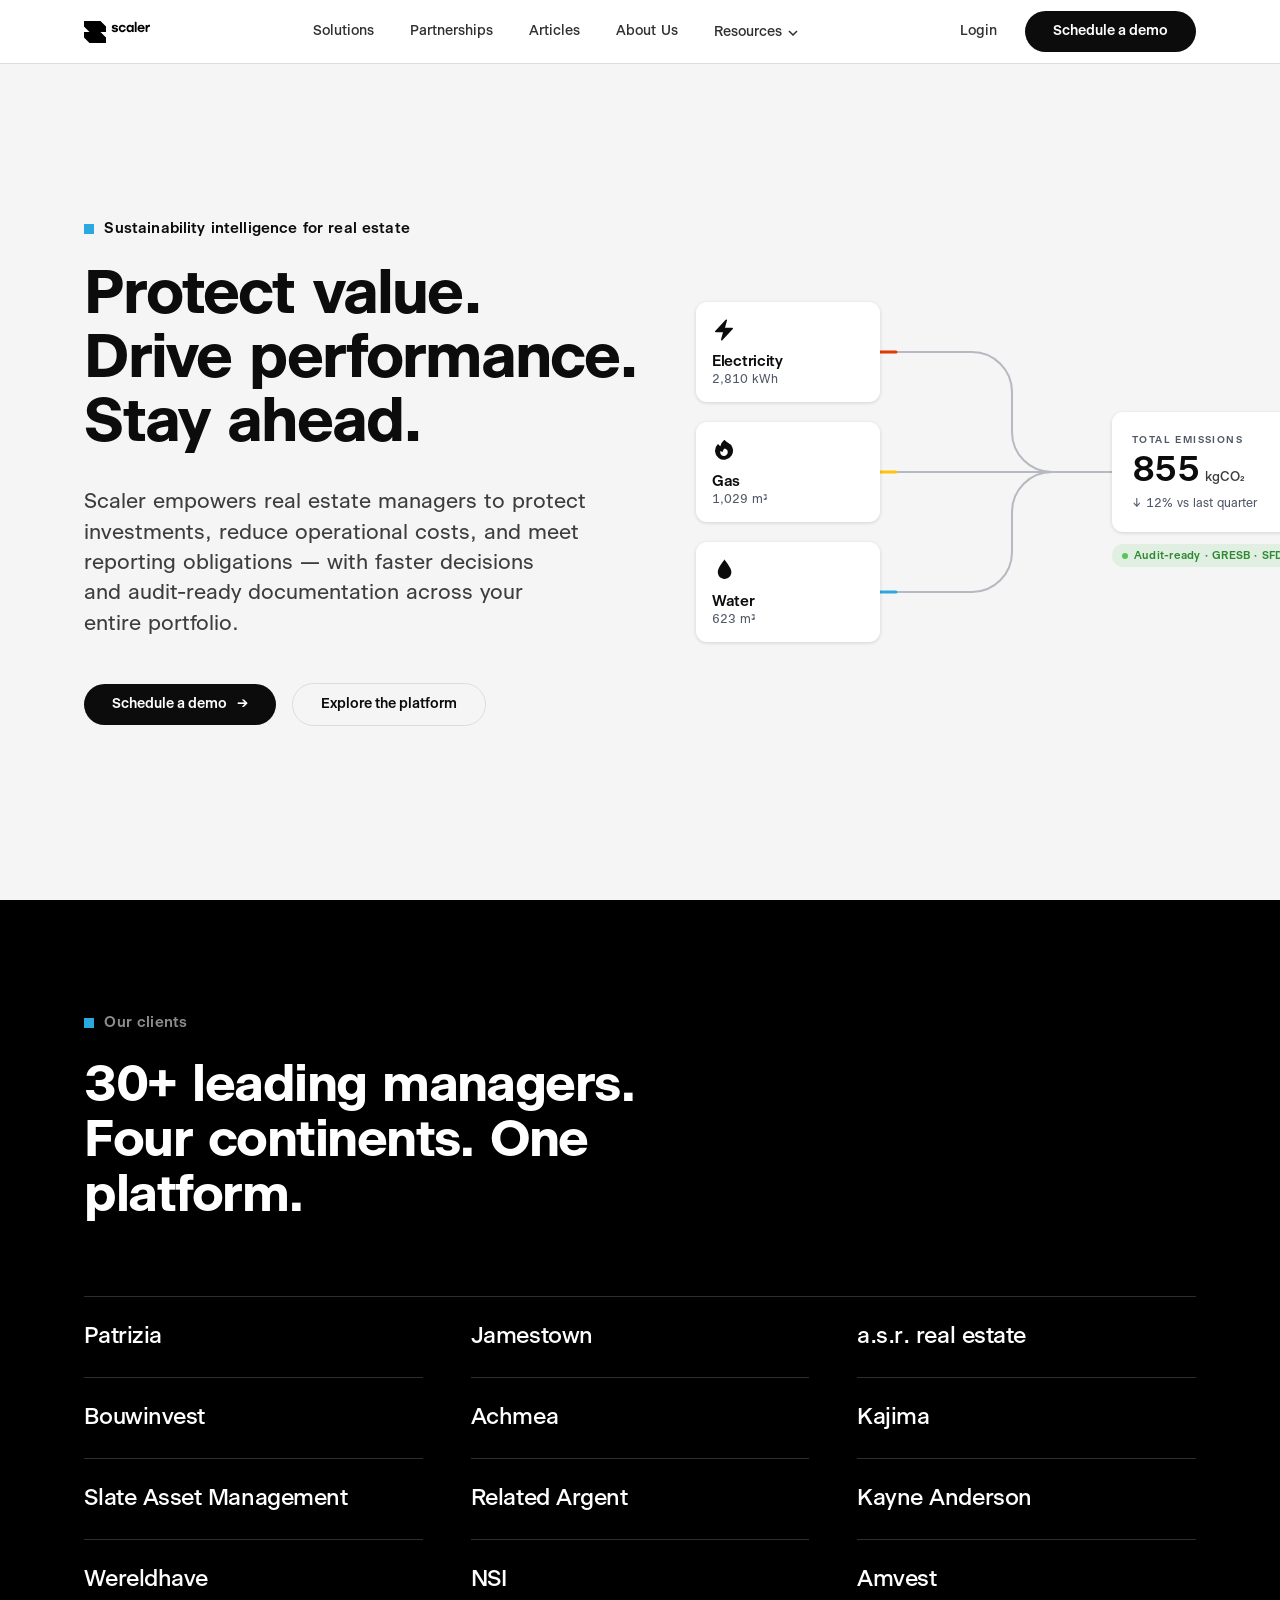
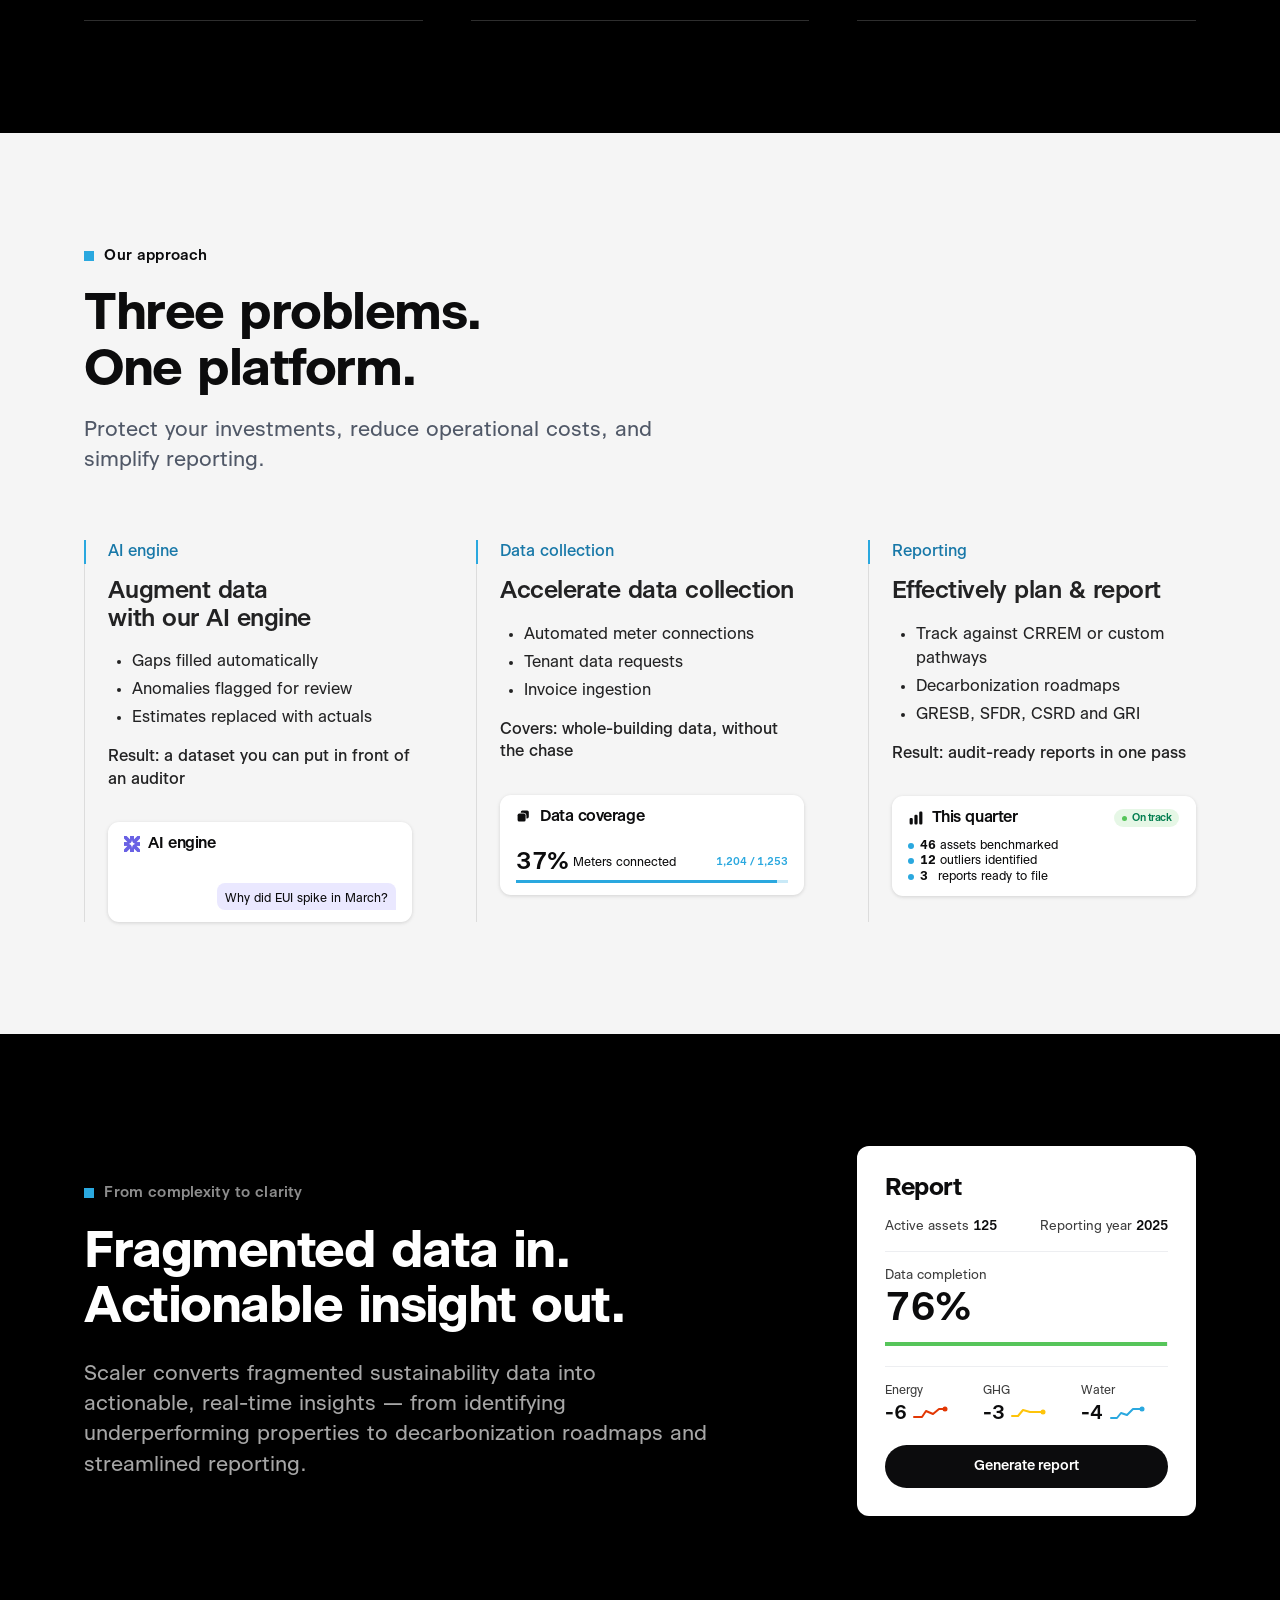
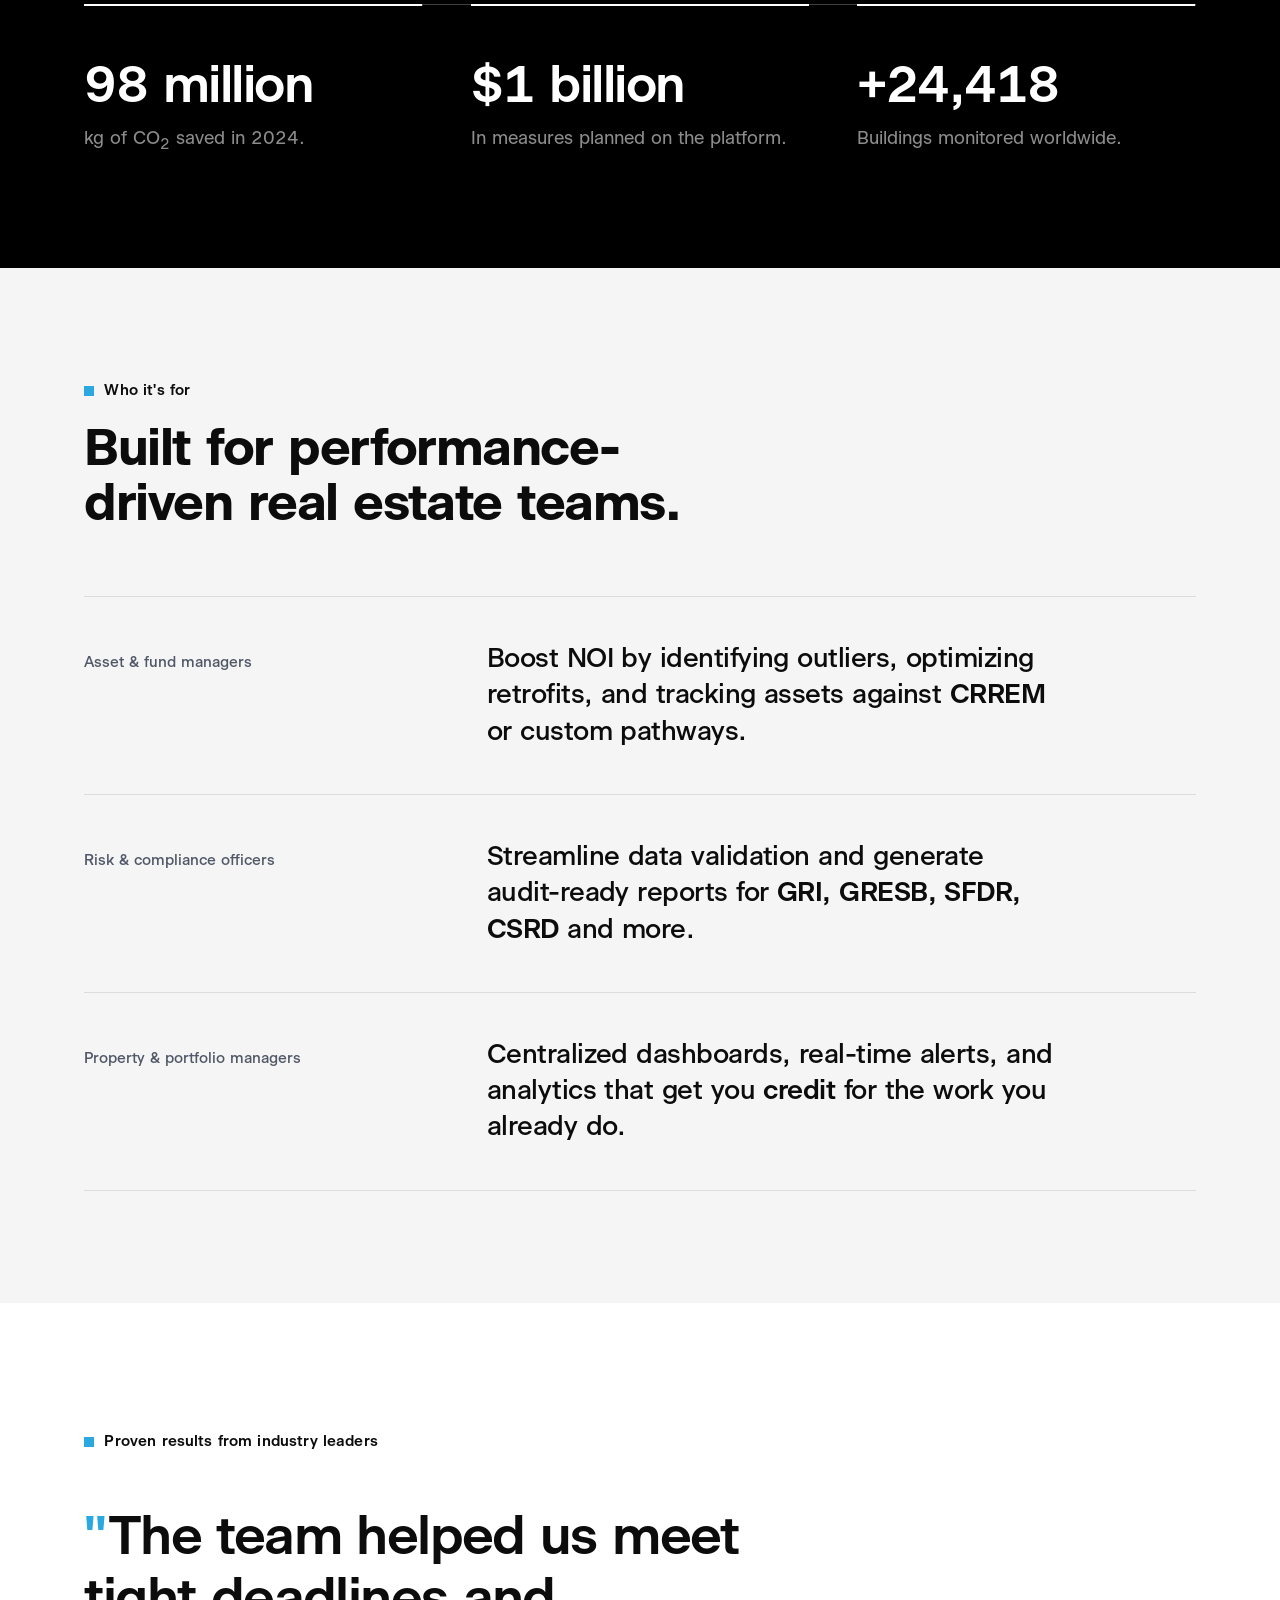
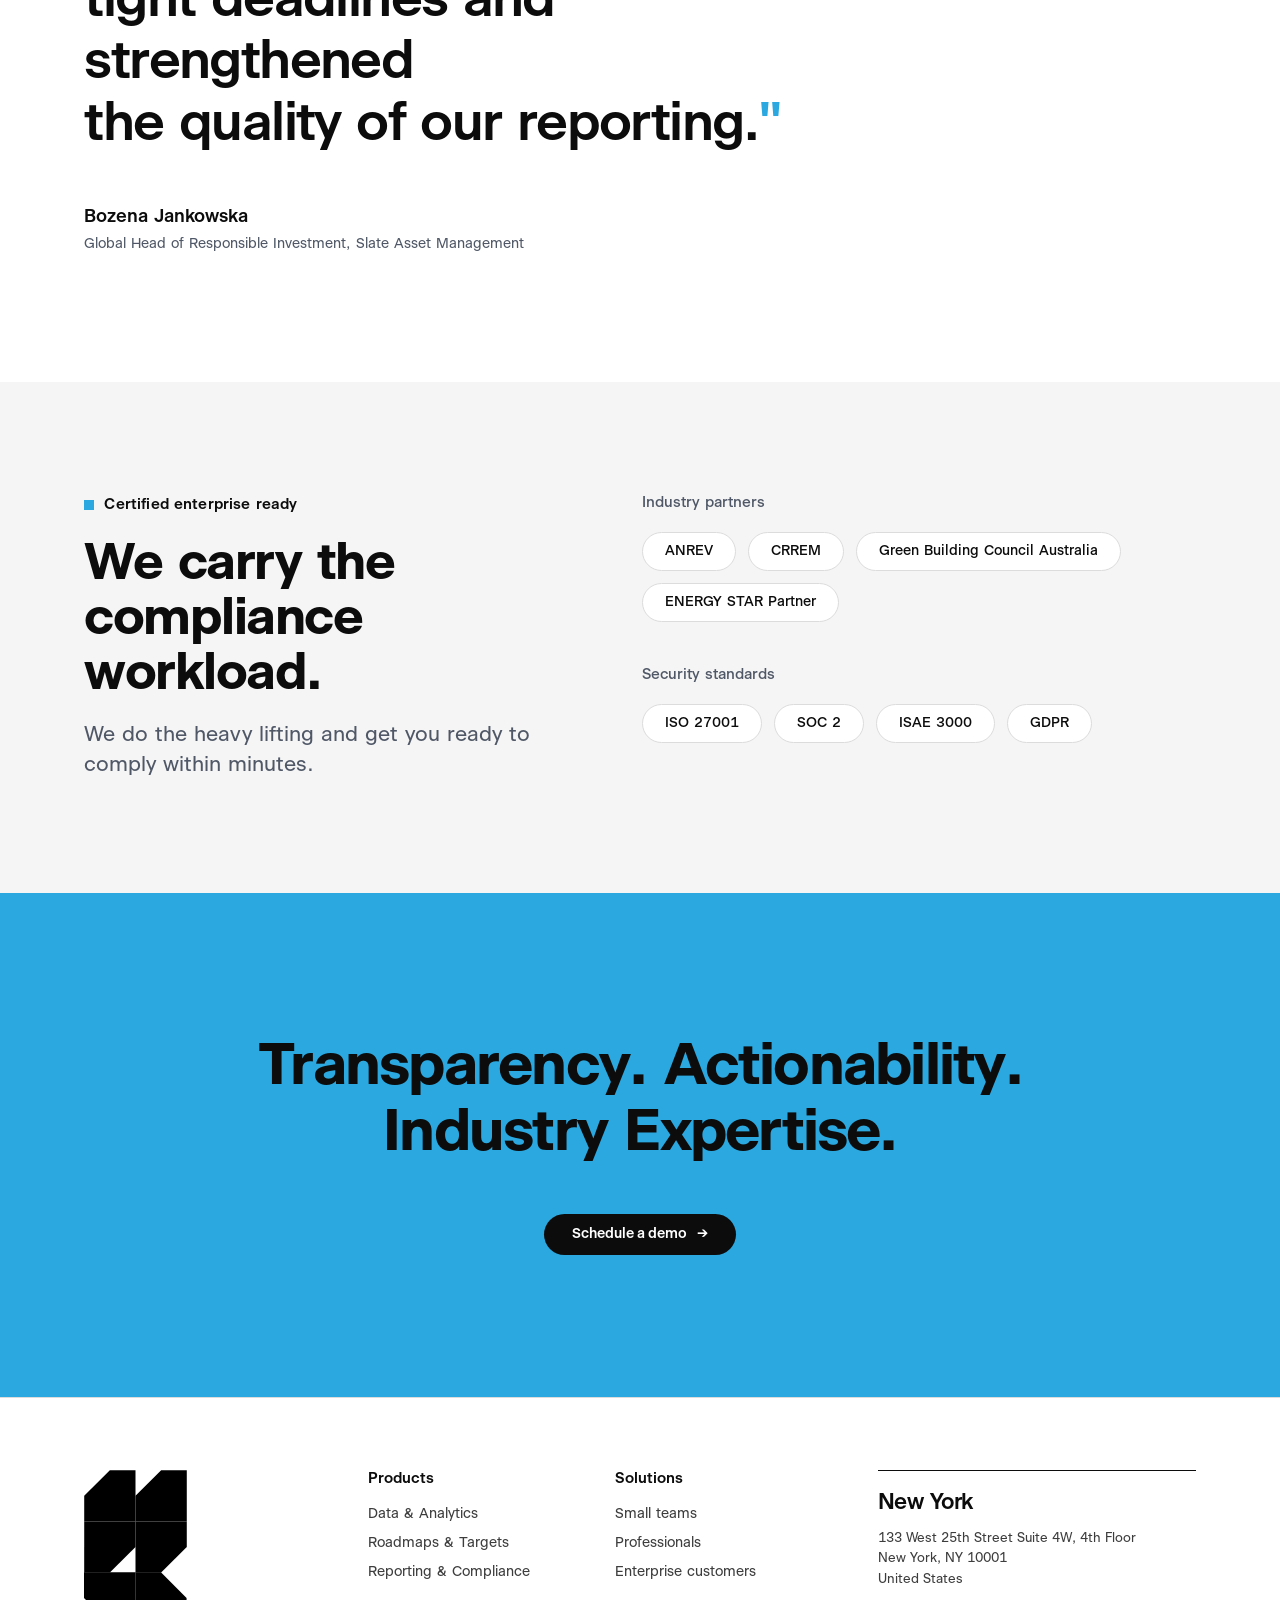
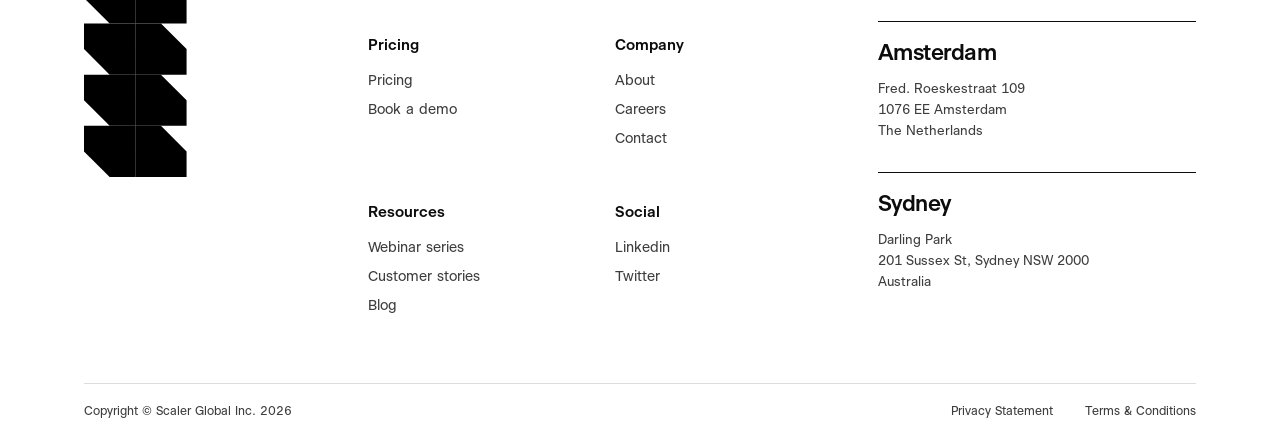
==== index.html @ 602b8701 "Scaler website redesign: homepage + solutions" ====
<!DOCTYPE html>
<html lang="en">
<head>
<meta charset="UTF-8">
<meta name="viewport" content="width=device-width, initial-scale=1">
<title>Scaler Global — Protect value. Drive performance. Stay ahead.</title>
<link rel="stylesheet" href="colors_and_type.css">
<style>
  :root {
    --font-display: "Beausite Classic", "Inter", "Helvetica Neue", Helvetica, Arial, sans-serif;
    --font-body: "Beausite Classic", "Inter", "Helvetica Neue", Helvetica, Arial, sans-serif;
    --margin: clamp(24px, 6.6vw, 128px);

    /* ink palette — from the motion system examples */
    --ink: #0C0C0D;
    --ink-2: #3D3D3D;
    --ink-3: #505867;
    --grey-line: #B6B9C2;
    --bg: #F5F5F5;
    --white: #FFFFFF;

    --accent: #2AA8DF;               /* water blue — this page's accent (yellow is reserved for Solutions) */
    --tech-purple: #6961E4;          /* AI only */
    --esg-green: #56C55A;

    /* motion tokens */
    --t-instant: 100ms; --t-fast: 200ms; --t-base: 300ms;
    --t-default: 500ms; --t-slow: 700ms; --t-deliberate: 1500ms;
    --ease-out: cubic-bezier(0, 0, 0.58, 1);
    --ease-in-out: cubic-bezier(0.42, 0, 0.58, 1);
    --ease-out-expo: cubic-bezier(0.19, 1, 0.22, 1);
    --ease-out-cubic: cubic-bezier(0.33, 1, 0.68, 1);
    --spring-pop: cubic-bezier(0.34, 1.56, 0.64, 1);

    --shadow-card: 0 1px 4px 0 rgba(12,12,13,0.10), 0 1px 4px 0 rgba(12,12,13,0.05);
    --shadow-hover: 0 8px 16px 0 rgba(12,12,13,0.15);
  }
  * { margin: 0; padding: 0; box-sizing: border-box; }
  html { scroll-behavior: smooth; }
  body {
    font-family: var(--font-body);
    background: var(--white);
    color: var(--ink);
    -webkit-font-smoothing: antialiased;
    font-variant-numeric: tabular-nums;
  }
  a { color: inherit; text-decoration: none; }
  img { display: block; }

  /* Colour thread: a water-blue block marker leads every eyebrow */
  .eyebrow { font-size: 15px; font-weight: var(--weight-semibold); letter-spacing: 0.01em; color: var(--ink); display: flex; align-items: center; gap: 10px; }
  .eyebrow::before { content: ''; width: 10px; height: 10px; background: var(--accent); flex-shrink: 0; }

  .pill {
    display: inline-flex; align-items: center; gap: 10px;
    border-radius: 9999px; padding: 12px 28px;
    font-size: var(--size-p-sm); font-weight: var(--weight-semibold);
    background: var(--ink); color: var(--white);
    border: none; cursor: pointer; font-family: inherit;
    transition: transform var(--t-fast) var(--ease-out), background var(--t-fast) var(--ease-out), box-shadow var(--t-fast) var(--ease-out);
  }
  .pill:hover { background: #262626; transform: translateY(-2px); box-shadow: var(--shadow-hover); }
  .pill:active { transform: scale(.98); }
  .pill .arr, .more .arr { display: inline-block; transition: transform var(--t-fast) var(--ease-out); }
  .pill:hover .arr { transform: translateX(3px); }
  .pill.inverse { background: var(--white); color: var(--ink); }
  .pill.inverse:hover { background: #ececec; }
  .pill.ghost { background: transparent; color: var(--ink); border: 1px solid var(--color-background-grey); }
  .pill.ghost:hover { background: var(--bg); box-shadow: none; }

  /* ══ Keyframes — named as in motion-tokens.css ══ */
  @keyframes fadeUp { from { opacity: 0; transform: translateY(20px); } to { opacity: 1; transform: translateY(0); } }
  @keyframes popIn { 0% { opacity: 0; transform: scale(0); } 60% { opacity: 1; transform: scale(1.04); } 100% { opacity: 1; transform: scale(1); } }
  @keyframes scaleXGrow { to { transform: scaleX(1); } }
  @keyframes pathDraw { to { stroke-dashoffset: 0; } }
  @keyframes areaFade { to { opacity: 0.12; } }
  @keyframes packetIntro { to { opacity: 1; } }
  @keyframes packetFlow { to { stroke-dashoffset: 0; } }

  /* ══ Header — original structure ══ */
  @keyframes navIn { from { opacity: 0; transform: translateY(-8px); } to { opacity: 1; transform: translateY(0); } }
  nav {
    animation: navIn var(--t-default) var(--ease-out) both;
    position: fixed; inset: 0 0 auto 0; z-index: 100; height: 64px;
    display: flex; align-items: center; justify-content: space-between;
    padding: 0 var(--margin);
    background: rgba(255,255,255,.97);
    border-bottom: 1px solid var(--color-background-grey);
    transition: box-shadow var(--t-base) var(--ease-out), height var(--t-base) var(--ease-out);
  }
  nav.scrolled { height: 56px; box-shadow: 0 1px 4px rgba(12,12,13,.06), 0 4px 16px rgba(12,12,13,.06); border-bottom-color: transparent; }
  nav .logo img { height: 22px; }
  nav .links { display: flex; align-items: center; gap: 36px; }
  nav .links > a, nav .drop > button {
    font-size: var(--size-p-sm); font-weight: var(--weight-medium);
    opacity: .85; transition: opacity var(--t-instant) var(--ease-out);
    background: none; border: none; cursor: pointer; font-family: inherit; color: inherit;
    display: inline-flex; align-items: center; gap: 6px;
  }
  nav .links > a:hover, nav .drop > button:hover { opacity: 1; }
  .drop { position: relative; }
  .drop .menu {
    position: absolute; top: calc(100% + 14px); left: 50%; transform: translateX(-50%) translateY(4px);
    background: var(--white); border: 1px solid var(--color-background-grey); border-radius: 11px;
    box-shadow: var(--shadow-hover);
    padding: 8px; min-width: 180px;
    opacity: 0; pointer-events: none;
    transition: opacity var(--t-fast) var(--ease-out), transform var(--t-fast) var(--ease-out);
  }
  .drop:hover .menu, .drop:focus-within .menu { opacity: 1; pointer-events: auto; transform: translateX(-50%) translateY(0); }
  .drop .menu a { display: block; padding: 10px 14px; border-radius: 8px; font-size: var(--size-p-sm); font-weight: var(--weight-medium); transition: background var(--t-instant) var(--ease-out); }
  .drop .menu a:hover { background: var(--bg); }
  nav .actions { display: flex; align-items: center; gap: 28px; }
  nav .actions .login { font-size: var(--size-p-sm); font-weight: var(--weight-medium); opacity: .85; }
  nav .actions .login:hover { opacity: 1; }

  /* ══ Hero ══ */
  .hero {
    min-height: 100vh;
    background: var(--bg);
    display: grid; grid-template-columns: minmax(0, 1fr) minmax(0, 1fr);
    gap: 64px; align-items: center;
    padding: 140px var(--margin) 96px;
    overflow: hidden;
  }
  .hero h1 { font-size: clamp(44px, 5.4vw, 88px); font-weight: var(--weight-bold); letter-spacing: var(--track-display); line-height: 1.04; color: var(--ink); }
  /* staggered line reveal — each line is its own fadeUp, never wraps */
  .hero h1 { font-size: clamp(38px, 4.5vw, 72px); }
  .hero h1 .line { display: block; white-space: nowrap; opacity: 0; transform: translateY(20px); animation: fadeUp var(--t-default) var(--ease-out) forwards; }
  .hero h1 .line:nth-child(1) { animation-delay: .15s; }
  .hero h1 .line:nth-child(2) { animation-delay: .3s; }
  .hero h1 .line:nth-child(3) { animation-delay: .45s; }
  .hero .lede { margin-top: 32px; max-width: 48ch; font-size: var(--size-p-lg); line-height: var(--lh-paragraph); color: var(--ink-2); }
  .hero .cta { margin-top: 44px; display: flex; gap: 16px; align-items: center; }
  .fade-up { opacity: 0; transform: translateY(20px); animation: fadeUp var(--t-default) var(--ease-out) forwards; }

  /* ══ Hero scene — faithful port of example-data-flow.html ══ */
  .scene-wrap { width: 100%; max-width: 700px; justify-self: end; }
  .scene { position: relative; width: 700px; height: 400px; transform-origin: top left; }
  .scene svg.connectors { position: absolute; inset: 0; width: 100%; height: 100%; pointer-events: none; }
  .connectors .guide { fill: none; stroke: var(--grey-line); stroke-width: 2; stroke-linecap: round; stroke-linejoin: round; }
  .connectors .packet { fill: none; stroke-width: 3; stroke-linecap: round; stroke-linejoin: round; opacity: 0; }

  .source-card {
    position: absolute; width: 184px; height: 100px;
    background: var(--white); border-radius: 11px; padding: 16px;
    box-shadow: var(--shadow-card);
    display: flex; flex-direction: column; justify-content: space-between;
    opacity: 0; transform: translateY(20px);
    transition: transform var(--t-fast) var(--ease-in-out), box-shadow var(--t-fast) var(--ease-in-out);
  }
  .source-card:hover { transform: translateY(-4px); box-shadow: var(--shadow-hover); }
  .source-card .icon { width: 24px; height: 24px; color: var(--ink); }
  .source-card .label { font-size: 15px; font-weight: 600; letter-spacing: -0.3px; line-height: 1.1; color: var(--ink); }
  .source-card .value { font-size: 12px; color: var(--ink-3); margin-top: 2px; }
  .card-elec  { top: 30px;  left: 24px; }
  .card-gas   { top: 150px; left: 24px; }
  .card-water { top: 270px; left: 24px; }

  .hub {
    position: absolute; left: 440px; top: 140px; width: 220px; height: 120px;
    background: var(--white); border-radius: 11px; padding: 18px 20px;
    box-shadow: var(--shadow-card);
    display: flex; flex-direction: column; justify-content: center; align-items: flex-start;
    opacity: 0; transform: scale(0);
  }
  .hub .hub-eyebrow { font-size: 10px; font-weight: 600; letter-spacing: 0.14em; text-transform: uppercase; color: var(--ink-3); margin-bottom: 6px; }
  .hub .figure { display: flex; align-items: baseline; gap: 6px; }
  .hub .figure .number { font-size: 36px; font-weight: 600; letter-spacing: -0.02em; line-height: 1; color: var(--ink); }
  .hub .figure .unit { font-size: 13px; font-weight: 500; color: var(--ink-2); }
  .hub .delta { font-size: 12px; color: var(--ink-3); margin-top: 8px; }

  /* choreography — matches the source file exactly */
  .play .card-elec  { animation: fadeUp var(--t-default) var(--ease-out) 0.0s forwards; }
  .play .card-gas   { animation: fadeUp var(--t-default) var(--ease-out) 0.2s forwards; }
  .play .card-water { animation: fadeUp var(--t-default) var(--ease-out) 0.4s forwards; }
  .play .hub        { animation: popIn 600ms var(--spring-pop) 0.7s forwards; }
  .play .guide-elec, .play .guide-gas, .play .guide-water { animation: pathDraw 800ms var(--ease-in-out) 1.1s forwards; }
  .play .packet-elec, .play .packet-gas, .play .packet-water {
    animation: packetIntro 0.3s linear 1.9s forwards, packetFlow 2s linear 1.9s infinite;
  }
  .play .hub-badge { animation: popIn 600ms var(--spring-pop) 3.4s forwards; }

  /* hub confirmation badge — fires once the count has settled */
  .hub-badge {
    position: absolute; left: 440px; top: 272px;
    display: inline-flex; align-items: center; gap: 6px;
    padding: 5px 10px; border-radius: 9999px;
    background: rgba(86,197,90,0.12); color: #2E8A32;
    font-size: 11px; font-weight: 600; letter-spacing: 0.02em;
    opacity: 0; transform: scale(0); transform-origin: top left;
  }
  .hub-badge .dot { width: 6px; height: 6px; border-radius: 50%; background: var(--esg-green); }

  /* lane focus — hovering a source dims the other lanes (filter, so it
     doesn't fight the opacity keyframes) */
  .scene .guide, .scene .packet, .scene .source-card { transition: filter var(--t-fast) var(--ease-out); }
  .scene:has(.card-elec:hover) :is(.guide-gas, .packet-gas, .card-gas, .guide-water, .packet-water, .card-water),
  .scene:has(.card-gas:hover) :is(.guide-elec, .packet-elec, .card-elec, .guide-water, .packet-water, .card-water),
  .scene:has(.card-water:hover) :is(.guide-elec, .packet-elec, .card-elec, .guide-gas, .packet-gas, .card-gas) {
    filter: grayscale(1) opacity(.3);
  }

  /* ══ Sections ══ */
  section { padding: 112px var(--margin); }
  .light { background: var(--bg); }
  .dark { background: var(--color-full-black); color: var(--white); }
  /* tokens css hardcodes black headings / grey paragraphs — dark surfaces inherit instead */
  .dark h1, .dark h2, .dark h3, .dark h4, .dark p, .dark blockquote { color: inherit; }
  .dark .eyebrow { color: rgba(255,255,255,.55); }
  .dark .metric-copy h2, .dark .section-head h2 { color: var(--white); }
  .dark .metric-copy p.body { color: rgba(255,255,255,.65); }
  .dark .stats { border-top: 1px solid rgba(255,255,255,.25); }
  .dark .stat .n { color: var(--white); }
  .dark .stat .l { color: rgba(255,255,255,.55); }
  .dark .stat .bar { background: rgba(255,255,255,.18); }
  .dark .stat .bar i { background: var(--white); }
  /* belt and braces: nothing inside a dark section may fall back to ink */
  section.dark h2, section.dark h3, section.dark .n { color: var(--white); }
  .section-head { margin-bottom: 64px; }
  .section-head .eyebrow { margin-bottom: 20px; }
  .section-head h2 { font-size: clamp(32px, 4vw, 60px); font-weight: var(--weight-bold); letter-spacing: var(--track-display); line-height: 1.08; max-width: 20ch; color: var(--ink); }
  .section-head .sub { margin-top: 18px; font-size: var(--size-p-lg); line-height: var(--lh-paragraph); color: var(--ink-3); max-width: 52ch; }

  /* ══ Clients — brutalist typographic index on black ══ */
  .clients { background: var(--color-full-black); color: var(--white); padding: 112px var(--margin); }
  .clients .eyebrow { color: rgba(255,255,255,.55); margin-bottom: 24px; }
  .clients .statement { font-size: clamp(32px, 4vw, 60px); font-weight: var(--weight-bold); letter-spacing: var(--track-display); line-height: 1.08; color: var(--white); max-width: 20ch; margin-bottom: 72px; }
  .client-index { display: grid; grid-template-columns: repeat(3, 1fr); column-gap: 48px; border-top: 1px solid rgba(255,255,255,.18); }
  .client-name {
    padding: 26px 0; border-bottom: 1px solid rgba(255,255,255,.18);
    font-size: clamp(20px, 1.8vw, 28px); font-weight: var(--weight-medium);
    letter-spacing: -0.02em; color: var(--white);
    opacity: 0; transform: translateY(20px);
    transition: color var(--t-fast) var(--ease-out);
  }
  .client-index.in .client-name { animation: fadeUp var(--t-default) var(--ease-out) forwards; animation-delay: calc(var(--i) * 80ms); }
  .client-name:hover { color: var(--accent); }

  /* ══ Our approach — Figma anatomy: full-height left rule with an
     accent tick, disc bullets, separator, 100px product mini-card ══ */
  .approach-cols { display: grid; grid-template-columns: repeat(3, 1fr); gap: clamp(40px, 5vw, 72px); }
  .acol { position: relative; padding-left: 24px; }
  .acol::before { content: ''; position: absolute; left: 0; top: 0; bottom: 0; width: 1px; background: var(--color-background-grey); }
  .acol::after { content: ''; position: absolute; left: 0; top: 0; width: 2px; height: 24px; background: var(--accent); }
  .acol .a-eyebrow { font-size: 16px; font-weight: var(--weight-medium); line-height: 1.4; color: #1878A8; margin-bottom: 16px; }
  .acol h3 { font-size: 24px; font-weight: var(--weight-semibold); letter-spacing: -0.48px; line-height: 1.15; color: var(--ink); opacity: .9; }
  .acol ul { list-style: disc; margin-top: 16px; padding-left: 24px; opacity: .9; }
  .acol li { font-size: 16px; line-height: 1.5; color: var(--ink); margin-bottom: 4px; }
  .acol .result { margin-top: 16px; font-size: 16px; font-weight: var(--weight-medium); line-height: 1.4; color: var(--ink); opacity: .9; }

  .mini-card {
    margin-top: 32px; background: var(--white); border-radius: 11px;
    height: 100px; padding: 12px 16px;
    box-shadow: var(--shadow-card);
    display: flex; flex-direction: column; justify-content: space-between;
    opacity: 0; transform: translateY(20px);
  }
  /* PATT-01: cards enter with the loose 200ms stagger */
  .approach-cols.in .acol:nth-child(1) .mini-card { animation: fadeUp var(--t-default) var(--ease-out) .1s forwards; }
  .approach-cols.in .acol:nth-child(2) .mini-card { animation: fadeUp var(--t-default) var(--ease-out) .3s forwards; }
  .approach-cols.in .acol:nth-child(3) .mini-card { animation: fadeUp var(--t-default) var(--ease-out) .5s forwards; }
  .mc-head { display: flex; align-items: center; gap: 8px; font-size: 15.8px; font-weight: var(--weight-semibold); letter-spacing: -0.47px; color: var(--ink); }
  .mc-head svg { width: 16px; height: 16px; flex-shrink: 0; }

  /* 01 — a question arrives for the AI engine: user bubble pops in
     (PRIM-03 popIn; AI-attached moments get the spring) */
  .mc-bubble {
    align-self: flex-end;
    background: #EAE8FF; border-radius: 8px 8px 0 8px;
    padding: 8px 8px 5px; font-size: 12px; color: var(--ink); text-align: right;
    opacity: 0; transform: scale(0); transform-origin: bottom right;
  }
  .approach-cols.in .mc-bubble { animation: popIn 500ms var(--spring-pop) 1.2s forwards; }

  /* 02 — coverage metric: count-up and bar fill run as parallel tracks
     (PRIM-07 countUp + PRIM-04 scaleXGrow, both --t-deliberate) */
  .mc-bottom { width: 100%; }
  .mc-metric { display: flex; align-items: center; gap: 4px; width: 100%; }
  .mc-val { font-size: 24px; font-weight: var(--weight-semibold); letter-spacing: -0.48px; line-height: 1; color: var(--ink); }
  .mc-lbl { font-size: 12px; color: var(--ink); flex: 1; }
  .mc-count { font-size: 10.5px; font-weight: var(--weight-semibold); color: var(--accent); letter-spacing: -0.1px; }
  .mc-track { height: 2.6px; width: 100%; background: rgba(42,168,223,.25); margin-top: 6px; }
  .mc-fill { height: 100%; background: var(--accent); transform: scaleX(0); transform-origin: left; }
  .approach-cols.in .mc-fill { animation: scaleXGrow var(--t-deliberate) var(--ease-out-expo) 1s forwards; }

  /* 03 — report rows slide in (PRIM-02 fadeInX, 100ms stagger), numbers
     count up as they land, then a status pill confirms (popIn) */
  @keyframes fadeInX { to { opacity: 1; transform: translateX(0); } }
  .mc-rows { display: flex; flex-direction: column; }
  .mc-row { display: flex; align-items: center; gap: 4px; font-size: 12px; line-height: 13.4px; color: var(--ink); padding: 1px 0; opacity: 0; transform: translateX(-12px); }
  .mc-row b { font-weight: var(--weight-bold); min-width: 14px; }
  .mc-row::before { content: ''; width: 6px; height: 6px; border-radius: 50%; background: var(--accent); flex-shrink: 0; margin-right: 2px; }
  .approach-cols.in .mc-row:nth-child(1) { animation: fadeInX 500ms var(--ease-out-cubic) .7s forwards; }
  .approach-cols.in .mc-row:nth-child(2) { animation: fadeInX 500ms var(--ease-out-cubic) .8s forwards; }
  .approach-cols.in .mc-row:nth-child(3) { animation: fadeInX 500ms var(--ease-out-cubic) .9s forwards; }
  .mc-status {
    margin-left: auto;
    display: inline-flex; align-items: center; gap: 5px;
    padding: 3px 8px; border-radius: 9999px;
    background: rgba(86,197,90,.15); color: #037E50;
    font-size: 10.5px; font-weight: var(--weight-semibold);
    opacity: 0; transform: scale(0); transform-origin: center;
  }
  .mc-status .pulse { width: 5px; height: 5px; border-radius: 50%; background: var(--esg-green); }
  .approach-cols.in .mc-status { animation: popIn 500ms var(--spring-pop) 1.5s forwards; }

  .metric-wrap { display: grid; grid-template-columns: repeat(3, 1fr); gap: 48px; align-items: center; }
  .metric-copy { grid-column: 1 / 3; }
  .metric-copy h2 { font-size: clamp(32px, 4vw, 60px); font-weight: var(--weight-bold); letter-spacing: var(--track-display); line-height: 1.08; color: var(--ink); }
  .metric-copy p.body { font-size: var(--size-p-lg); line-height: var(--lh-paragraph); color: var(--ink-2); max-width: 46ch; margin-top: 24px; }
  /* ══ Report card — fragmented domain data rolls up into one
     insight (from the Illustrations - UI library), third-column width ══ */
  .report-card {
    grid-column: 3; align-self: center;
    background: var(--white); border-radius: 12px;
    padding: 28px; box-shadow: var(--shadow-card);
  }
  .report-card .rc-a { opacity: 0; transform: translateY(12px); }
  .rc-title { font-size: 24px; font-weight: var(--weight-bold); letter-spacing: -0.02em; color: var(--ink); }
  .rc-meta { display: flex; justify-content: space-between; gap: 12px; margin-top: 16px; padding-bottom: 16px; border-bottom: 1px solid #EDEEF1; font-size: 13px; color: var(--ink-2); }
  .rc-meta b { color: var(--ink); font-weight: var(--weight-semibold); }
  .rc-label { font-size: 13px; color: var(--ink-2); margin-top: 16px; }
  .rc-pct { font-size: 40px; font-weight: var(--weight-semibold); letter-spacing: -0.03em; line-height: 1.1; color: var(--ink); margin-top: 2px; }
  .rc-bar { height: 4px; background: #EDEEF1; margin-top: 12px; }
  .rc-bar i { display: block; height: 100%; background: var(--esg-green); transform: scaleX(0); transform-origin: left; }
  .rc-domains { display: grid; grid-template-columns: repeat(3, 1fr); gap: 12px; margin-top: 20px; padding-top: 16px; border-top: 1px solid #EDEEF1; }
  .rc-dom .dl { font-size: 12px; color: var(--ink-2); }
  .rc-dom .dv { display: flex; align-items: center; gap: 6px; margin-top: 4px; }
  .rc-dom .dv b { font-size: 20px; font-weight: var(--weight-semibold); letter-spacing: -0.02em; color: var(--ink); }
  .rc-dom svg { width: 36px; height: 16px; }
  .rc-dom svg path { fill: none; stroke-width: 2; stroke-linecap: round; stroke-linejoin: round; stroke-dasharray: 60; stroke-dashoffset: 60; }
  .rc-dom svg circle { opacity: 0; transform-origin: center; transform-box: fill-box; transform: scale(0); }
  .rc-btn {
    width: 100%; margin-top: 20px; border: none; cursor: pointer;
    border-radius: 9999px; padding: 13px; font-family: inherit;
    background: var(--ink); color: var(--white);
    font-size: 14px; font-weight: var(--weight-semibold);
    transition: background var(--t-fast) var(--ease-out);
  }
  .rc-btn:hover { background: #262626; }

  /* choreography — parallel tracks, ~2.4s total */
  .report-card.play .rc-title { animation: fadeUp var(--t-default) var(--ease-out) 0s forwards; }
  .report-card.play .rc-meta { animation: fadeUp var(--t-default) var(--ease-out) .15s forwards; }
  .report-card.play .rc-label { animation: fadeUp var(--t-default) var(--ease-out) .35s forwards; }
  .report-card.play .rc-pct { animation: fadeUp var(--t-default) var(--ease-out) .45s forwards; }
  .report-card.play .rc-bar i { animation: scaleXGrow var(--t-deliberate) var(--ease-out-expo) .5s forwards; }
  .report-card.play .rc-dom:nth-child(1) { animation: fadeUp var(--t-default) var(--ease-out) .8s forwards; }
  .report-card.play .rc-dom:nth-child(2) { animation: fadeUp var(--t-default) var(--ease-out) .9s forwards; }
  .report-card.play .rc-dom:nth-child(3) { animation: fadeUp var(--t-default) var(--ease-out) 1s forwards; }
  .report-card.play .rc-dom:nth-child(1) path { animation: pathDraw 800ms var(--ease-in-out) 1s forwards; }
  .report-card.play .rc-dom:nth-child(2) path { animation: pathDraw 800ms var(--ease-in-out) 1.1s forwards; }
  .report-card.play .rc-dom:nth-child(3) path { animation: pathDraw 800ms var(--ease-in-out) 1.2s forwards; }
  .report-card.play .rc-dom:nth-child(1) circle { animation: popIn 400ms var(--spring-pop) 1.8s forwards; }
  .report-card.play .rc-dom:nth-child(2) circle { animation: popIn 400ms var(--spring-pop) 1.9s forwards; }
  .report-card.play .rc-dom:nth-child(3) circle { animation: popIn 400ms var(--spring-pop) 2s forwards; }
  .report-card.play .rc-btn { animation: fadeUp var(--t-default) var(--ease-out) 2.1s forwards; }

  /* stats — each stat's segment of the divider draws in above its number */
  .stats { display: grid; grid-template-columns: repeat(3, 1fr); gap: 48px; margin-top: 88px; border-top: 1px solid var(--color-background-grey); }
  .stat { position: relative; padding-top: 56px; }
  .stat .n { font-size: clamp(36px, 4vw, 64px); font-weight: var(--weight-semibold); letter-spacing: var(--track-display); line-height: 1; color: var(--ink); }
  .stat .l { margin-top: 14px; color: var(--ink-3); font-size: var(--size-p-md); line-height: var(--lh-paragraph); }
  .stat .bar { position: absolute; top: -1.5px; left: 0; width: 100%; height: 2px; }
  .stat .bar i { display: block; height: 100%; background: var(--ink); transform: scaleX(0); transform-origin: left; }
  .stat.in .bar i { animation: scaleXGrow 1500ms var(--ease-out-expo) .3s forwards; }

  /* ══ Personas ══ */
  .persona-row { display: grid; grid-template-columns: 1fr 2fr; gap: 48px; align-items: baseline; padding: 44px 0; border-top: 1px solid var(--color-background-grey); }
  .persona-row:last-of-type { border-bottom: 1px solid var(--color-background-grey); }
  .persona-row .who { font-size: 15px; font-weight: var(--weight-medium); color: var(--ink-3); }
  .persona-row .what { font-size: clamp(20px, 2.1vw, 30px); font-weight: var(--weight-medium); letter-spacing: -0.02em; line-height: 1.35; max-width: 32ch; color: var(--ink); }
  .persona-row .what em { font-style: normal; font-weight: var(--weight-semibold); }

  /* ══ Quote — display-size spotlight: a statement, not a testimonial ══ */
  .quote { padding-top: 128px; padding-bottom: 128px; }
  .quote blockquote {
    margin-top: 56px;
    font-size: clamp(32px, 4.2vw, 68px);
    font-weight: var(--weight-semibold);
    letter-spacing: var(--track-display);
    line-height: 1.15;
    color: var(--ink);
    max-width: 22ch;
  }
  .quote blockquote .qm { color: var(--accent); }
  .quote blockquote .frag { display: block; opacity: 0; transform: translateY(20px); }
  .quote blockquote.in .frag:nth-child(1) { animation: fadeUp var(--t-default) var(--ease-out) 0s forwards; }
  .quote blockquote.in .frag:nth-child(2) { animation: fadeUp var(--t-default) var(--ease-out) .15s forwards; }
  .quote blockquote.in .frag:nth-child(3) { animation: fadeUp var(--t-default) var(--ease-out) .3s forwards; }
  .quote .attr { margin-top: 48px; font-size: var(--size-p-md); font-weight: var(--weight-semibold); color: var(--ink); opacity: 0; transform: translateY(20px); }
  .quote .attr.in { animation: fadeUp var(--t-default) var(--ease-out) .5s both; }
  .quote .attr span { display: block; margin-top: 4px; color: var(--ink-3); font-weight: var(--weight-regular); font-size: var(--size-p-sm); }
  .quote .story-link { display: inline-flex; align-items: center; gap: 8px; margin-top: 28px; font-size: 14px; font-weight: var(--weight-semibold); color: var(--ink); opacity: 0; transform: translateY(20px); }
  .quote .story-link.in { animation: fadeUp var(--t-default) var(--ease-out) .65s both; }
  .quote .story-link:hover .arr { transform: translateX(3px); }

  /* ══ Compliance — title left, partner/standard groups right ══ */
  .compliance-grid { display: grid; grid-template-columns: minmax(0, 1fr) minmax(0, 1.15fr); gap: clamp(48px, 6vw, 96px); align-items: start; }
  .compliance .section-head { margin-bottom: 0; }
  .compliance .cols { display: flex; flex-direction: column; gap: 44px; }
  .compliance .k { font-size: 15px; font-weight: var(--weight-medium); color: var(--ink-3); margin-bottom: 20px; }
  .badges { display: flex; flex-wrap: wrap; gap: 12px; }
  .badge {
    border: 1px solid var(--color-background-grey); border-radius: 9999px;
    padding: 10px 22px; font-size: var(--size-p-sm); font-weight: var(--weight-medium);
    background: var(--white); color: var(--ink);
    transition: transform var(--t-fast) var(--ease-out), box-shadow var(--t-fast) var(--ease-out), border-color var(--t-fast) var(--ease-out);
  }
  .badge:hover { transform: translateY(-2px); box-shadow: var(--shadow-card); border-color: var(--ink); }

  /* ══ Closing — current-site statement, on water blue, subtle motion ══ */
  .closing {
    min-height: 56vh;
    display: flex; flex-direction: column; justify-content: center; align-items: center; text-align: center;
    background: var(--accent);
    position: relative; overflow: hidden;
  }
  .closing h2 { font-size: clamp(36px, 4.6vw, 76px); font-weight: var(--weight-bold); letter-spacing: var(--track-display); line-height: 1.12; color: var(--ink); position: relative; z-index: 1; }
  .closing .cta { margin-top: 48px; position: relative; z-index: 1; opacity: 0; transform: translateY(20px); }
  /* each statement fades up in sequence once the section is in view */
  .closing .w { display: inline-block; opacity: 0; transform: translateY(20px); }
  .closing .reveal.in .w { animation: fadeUp var(--t-default) var(--ease-out) forwards; }
  .closing .reveal.in .w:nth-child(1) { animation-delay: 0s; }
  .closing .reveal.in .w:nth-child(2) { animation-delay: .15s; }
  .closing .reveal.in .w:nth-child(4) { animation-delay: .3s; }
  .closing .reveal.in .cta { animation: fadeUp var(--t-default) var(--ease-out) .5s forwards; }
  /* the section wrapper itself shouldn't double-fade */
  .closing .reveal { opacity: 1; transform: none; }

  /* ══ Footer — per the Figma redesign: white, brand column left,
     six link groups centre, office list right ══ */
  footer { background: var(--white); border-top: 1px solid var(--color-background-grey); padding: 72px var(--margin) 24px; }
  .f-grid { display: grid; grid-template-columns: minmax(140px, 220px) 1.4fr 1fr; gap: clamp(40px, 5vw, 88px); }
  .f-mark { position: relative; width: fit-content; }
  .f-mark img { height: clamp(240px, 24vw, 340px); width: auto; }
  .f-mark .word { position: absolute; left: 50%; transform: translateX(-50%); bottom: 16px; color: var(--white); font-weight: var(--weight-bold); font-size: clamp(18px, 1.8vw, 26px); letter-spacing: -0.02em; }
  .f-links { display: grid; grid-template-columns: 1fr 1fr; gap: 44px 48px; align-content: start; }
  .f-group .k { font-size: 15px; font-weight: var(--weight-semibold); color: var(--ink); margin-bottom: 18px; }
  .f-group a { display: block; font-size: 14px; color: var(--ink-2); margin-bottom: 12px; transition: color var(--t-instant) var(--ease-out); }
  .f-group a:hover { color: var(--ink); }
  .f-offices .office { border-top: 1px solid var(--ink); padding: 18px 0 30px; }
  .f-offices .city { font-size: 22px; font-weight: var(--weight-semibold); letter-spacing: -0.02em; color: var(--ink); margin-bottom: 14px; }
  .f-offices .addr { font-size: 13px; line-height: 1.6; color: var(--ink-2); }
  footer .legal { margin-top: 56px; padding-top: 20px; border-top: 1px solid var(--color-background-grey); display: flex; justify-content: space-between; flex-wrap: wrap; gap: 16px; font-size: 12px; color: var(--ink-2); }
  footer .legal a { margin-left: 32px; }
  footer .legal a:hover { color: var(--ink); }

  .reveal { opacity: 0; transform: translateY(20px); transition: opacity var(--t-default) var(--ease-out), transform var(--t-default) var(--ease-out); }
  .reveal.in { opacity: 1; transform: none; }

  @media (prefers-reduced-motion: reduce) {
    .source-card, .hub, .reveal, .fade-up, .mini-card, .mc-bubble, .mc-row { opacity: 1 !important; transform: none !important; }
    .connectors .guide { stroke-dashoffset: 0 !important; }
    .connectors .packet { opacity: 0 !important; }
    *, *::before, *::after { animation-duration: .01ms !important; transition-duration: .01ms !important; }
  }
  @media (max-width: 1200px) {
    .scene { transform: scale(.8); }
    .scene-wrap { max-width: 560px; height: 320px; }
  }
  @media (max-width: 960px) {
    nav .links { display: none; }
    .hero, .metric-wrap { grid-template-columns: 1fr; }
    .metric-copy, .report-card { grid-column: auto; }
    .scene-wrap { justify-self: start; }
    .scene { transform: scale(.62); }
    .scene-wrap { height: 260px; }
    .hero h1 .line { white-space: normal; }
    .approach-cols, .stats { grid-template-columns: 1fr; }
    .client-index { grid-template-columns: 1fr; }
    .topbar .selector, .topbar .nav-slash { display: none; }
    .kpi-strip { flex-wrap: wrap; gap: 20px; }
    .persona-row, .compliance-grid, .f-grid { grid-template-columns: 1fr; }
    .closing { grid-template-columns: 1fr; }
  }
</style>
<link rel="stylesheet" href="scaler-site.css">
</head>
<body>

<!-- ══ Header ══ -->
<nav>
  <a class="logo" href="https://scalerglobal.com"><img src="assets/logo-full-dark.svg" alt="Scaler"></a>
  <div class="links">
    <a href="solutions.html">Solutions</a>
    <a href="https://scalerglobal.com/partnerships">Partnerships</a>
    <a href="https://scalerglobal.com/articles/">Articles</a>
    <a href="https://scalerglobal.com/about-us">About Us</a>
    <div class="drop">
      <button>Resources
        <svg width="10" height="6" viewBox="0 0 10 6" fill="none"><path d="M1 1l4 4 4-4" stroke="currentColor" stroke-width="1.5"/></svg>
      </button>
      <div class="menu">
        <a href="https://scalerglobal.com/sfdr">SFDR</a>
        <a href="https://scalerglobal.com/benchmarking">Benchmarking</a>
        <a href="https://scalerglobal.com/espm">ESPM</a>
      </div>
    </div>
  </div>
  <div class="actions">
    <a class="login" href="https://app.scalerglobal.com">Login</a>
    <button class="pill">Schedule a demo</button>
  </div>
</nav>

<!-- ══ Hero ══ -->
<header class="hero">
  <div>
    <p class="eyebrow fade-up" style="animation-delay:0s">Sustainability intelligence for real estate</p>
    <h1 style="margin-top:24px;"><span class="line">Protect value.</span><span class="line">Drive performance.</span><span class="line">Stay ahead.</span></h1>
    <p class="lede fade-up" style="animation-delay:.7s">Scaler empowers real estate managers to protect investments, reduce operational costs, and meet reporting obligations — with faster decisions and audit-ready documentation across your entire portfolio.</p>
    <div class="cta fade-up" style="animation-delay:.85s">
      <button class="pill">Schedule a demo <span class="arr">→</span></button>
      <button class="pill ghost">Explore the platform</button>
    </div>
  </div>

  <!-- Data flow scene — ported from the canonical example-data-flow animation -->
  <div class="scene-wrap">
    <div class="scene play" id="scene">
      <svg class="connectors" viewBox="0 0 700 400" preserveAspectRatio="none">
        <path class="guide guide-elec"
              d="M 208 80 H 300 C 322.09 80, 340 97.91, 340 120 V 160 C 340 182.09, 357.91 200, 380 200 H 440"
              stroke-dasharray="320" stroke-dashoffset="320"/>
        <path class="packet packet-elec" stroke="#E23704"
              d="M 208 80 H 300 C 322.09 80, 340 97.91, 340 120 V 160 C 340 182.09, 357.91 200, 380 200 H 440"
              stroke-dasharray="16 320" stroke-dashoffset="336"/>
        <path class="guide guide-gas"
              d="M 208 200 H 440"
              stroke-dasharray="232" stroke-dashoffset="232"/>
        <path class="packet packet-gas" stroke="#FEC40A"
              d="M 208 200 H 440"
              stroke-dasharray="16 232" stroke-dashoffset="248"/>
        <path class="guide guide-water"
              d="M 208 320 H 300 C 322.09 320, 340 302.09, 340 280 V 240 C 340 217.91, 357.91 200, 380 200 H 440"
              stroke-dasharray="320" stroke-dashoffset="320"/>
        <path class="packet packet-water" stroke="#2AA8DF"
              d="M 208 320 H 300 C 322.09 320, 340 302.09, 340 280 V 240 C 340 217.91, 357.91 200, 380 200 H 440"
              stroke-dasharray="16 320" stroke-dashoffset="336"/>
      </svg>

      <article class="source-card card-elec">
        <div class="icon">
          <svg viewBox="0 0 24 24" fill="currentColor"><path fill-rule="evenodd" d="M14.615 1.595a.75.75 0 0 1 .359.852L12.982 9.75h7.268a.75.75 0 0 1 .548 1.262l-10.5 11.25a.75.75 0 0 1-1.272-.71l1.992-7.302H3.75a.75.75 0 0 1-.548-1.262l10.5-11.25a.75.75 0 0 1 .913-.143Z" clip-rule="evenodd"/></svg>
        </div>
        <div>
          <div class="label">Electricity</div>
          <div class="value">2,810 kWh</div>
        </div>
      </article>

      <article class="source-card card-gas">
        <div class="icon">
          <svg viewBox="0 0 24 24" fill="currentColor"><path fill-rule="evenodd" d="M12.963 2.286a.75.75 0 0 0-1.071-.136 9.742 9.742 0 0 0-3.539 6.176 7.547 7.547 0 0 1-1.705-1.715.75.75 0 0 0-1.152-.082A9 9 0 1 0 15.68 4.534a7.46 7.46 0 0 1-2.717-2.248ZM15.75 14.25a3.75 3.75 0 1 1-7.313-1.172c.628.465 1.35.81 2.133 1a5.99 5.99 0 0 1 1.925-3.546 3.75 3.75 0 0 1 3.255 3.718Z" clip-rule="evenodd"/></svg>
        </div>
        <div>
          <div class="label">Gas</div>
          <div class="value">1,029 m³</div>
        </div>
      </article>

      <article class="source-card card-water">
        <div class="icon">
          <svg viewBox="0 0 24 24" fill="currentColor"><path d="M11.998 1.5a.75.75 0 0 1 .58.272c1.91 2.317 4.547 5.93 5.99 9.072 1.21 2.638 1.182 5.41-.547 7.339a6.75 6.75 0 0 1-12.04-2.736c-.4-1.7-.058-3.45.66-5.044 1.443-3.205 4.085-6.328 5.776-8.63a.75.75 0 0 1 .581-.273Z"/></svg>
        </div>
        <div>
          <div class="label">Water</div>
          <div class="value">623 m³</div>
        </div>
      </article>

      <article class="hub">
        <div class="hub-eyebrow">Total emissions</div>
        <div class="figure">
          <span class="number" id="hubNumber" data-target="1348" data-decimals="0">0</span>
          <span class="unit">kgCO₂</span>
        </div>
        <div class="delta">↓ 12% vs last quarter</div>
      </article>

      <div class="hub-badge"><span class="dot"></span><span>Audit-ready · GRESB · SFDR · CSRD</span></div>
    </div>
  </div>
</header>

<!-- ══ Clients — typographic index ══ -->
<div class="clients">
  <p class="eyebrow reveal">Our clients</p>
  <h2 class="statement reveal">30+ leading managers.<br>Four continents. One platform.</h2>
  <div class="client-index" id="clientGrid">
    <div class="client-name" style="--i:0">Patrizia</div>
    <div class="client-name" style="--i:1">Jamestown</div>
    <div class="client-name" style="--i:2">a.s.r. real estate</div>
    <div class="client-name" style="--i:3">Bouwinvest</div>
    <div class="client-name" style="--i:4">Achmea</div>
    <div class="client-name" style="--i:5">Kajima</div>
    <div class="client-name" style="--i:6">Slate Asset Management</div>
    <div class="client-name" style="--i:7">Related Argent</div>
    <div class="client-name" style="--i:8">Kayne Anderson</div>
    <div class="client-name" style="--i:9">Wereldhave</div>
    <div class="client-name" style="--i:10">NSI</div>
    <div class="client-name" style="--i:11">Amvest</div>
  </div>
</div>

<!-- ══ Our approach ══ -->
<section class="light">
  <div class="section-head reveal">
    <p class="eyebrow">Our approach</p>
    <h2>Three problems. One platform.</h2>
    <p class="sub">Protect your investments, reduce operational costs, and simplify reporting.</p>
  </div>
  <div class="approach-cols" id="approach">
    <div class="acol">
      <div class="a-eyebrow">AI engine</div>
      <h3>Augment data with our AI engine</h3>
      <ul>
        <li>Gaps filled automatically</li>
        <li>Anomalies flagged for review</li>
        <li>Estimates replaced with actuals</li>
      </ul>
      <p class="result">Result: a dataset you can put in front of an auditor</p>
      <div class="mini-card">
        <div class="mc-head">
          <svg viewBox="0 0 24 24" fill="none">
            <path d="M14.7429 9.2572V24.0001H9.1875V18.7866L3.9452 24.0001H0V20.1145L5.36819 14.7761H0V9.2572H14.7429Z" fill="#6961E4"/>
            <path d="M9.25714 9.2572V24.0001H14.8125V18.7866L20.0548 24.0001H24V20.1145L18.6318 14.7761H24V9.2572H9.25714Z" fill="#6961E4"/>
            <path d="M9.25714 14.7428V0H14.8125V5.21344L20.0548 0H24V3.88554L18.6318 9.22394H24V14.7428H9.25714Z" fill="#6961E4"/>
            <path d="M14.7429 14.7428V0H9.1875V5.21344L3.9452 0H0V3.88554L5.36819 9.22394H0V14.7428H14.7429Z" fill="#6961E4"/>
            <path d="M12 5.14282L12.1563 6.87365C12.3947 9.51343 14.4865 11.6052 17.1263 11.8436L18.8571 12L17.1263 12.1563C14.4865 12.3947 12.3947 14.4865 12.1563 17.1263L12 18.8571L11.8436 17.1263C11.6052 14.4865 9.51343 12.3947 6.87365 12.1563L5.14282 12L6.87365 11.8436C9.51343 11.6052 11.6052 9.51343 11.8436 6.87365L12 5.14282Z" fill="#FFFFFF"/>
          </svg>
          AI engine
        </div>
        <div class="mc-bubble">Why did EUI spike in March?</div>
      </div>
    </div>
    <div class="acol">
      <div class="a-eyebrow">Data collection</div>
      <h3>Accelerate data collection</h3>
      <ul>
        <li>Automated meter connections</li>
        <li>Tenant data requests</li>
        <li>Invoice ingestion</li>
      </ul>
      <p class="result">Covers: whole-building data, without the chase</p>
      <div class="mini-card">
        <div class="mc-head">
          <!-- Heroicons mini: square-2-stack -->
          <svg viewBox="0 0 20 20" fill="currentColor"><path d="M14 3a2 2 0 0 1 2 2v6a2 2 0 0 1-2 2h-1v-3a4 4 0 0 0-4-4H6V5a2 2 0 0 1 2-2h6Z"/><path d="M4 7a2 2 0 0 0-2 2v6a2 2 0 0 0 2 2h6a2 2 0 0 0 2-2V9a2 2 0 0 0-2-2H4Z"/></svg>
          Data coverage
        </div>
        <div class="mc-bottom">
          <div class="mc-metric">
            <span class="mc-val"><span id="mcCoverage">0</span>%</span>
            <span class="mc-lbl">Meters connected</span>
            <span class="mc-count">1,204 / 1,253</span>
          </div>
          <div class="mc-track"><div class="mc-fill" style="width:96%"></div></div>
        </div>
      </div>
    </div>
    <div class="acol">
      <div class="a-eyebrow">Reporting</div>
      <h3>Effectively plan &amp; report</h3>
      <ul>
        <li>Track against CRREM or custom pathways</li>
        <li>Decarbonization roadmaps</li>
        <li>GRESB, SFDR, CSRD and GRI</li>
      </ul>
      <p class="result">Result: audit-ready reports in one pass</p>
      <div class="mini-card">
        <div class="mc-head">
          <!-- Heroicons mini: chart-bar -->
          <svg viewBox="0 0 20 20" fill="currentColor"><path d="M15.5 2A1.5 1.5 0 0 0 14 3.5v13a1.5 1.5 0 0 0 1.5 1.5h1a1.5 1.5 0 0 0 1.5-1.5v-13A1.5 1.5 0 0 0 16.5 2h-1ZM9.5 6A1.5 1.5 0 0 0 8 7.5v9A1.5 1.5 0 0 0 9.5 18h1a1.5 1.5 0 0 0 1.5-1.5v-9A1.5 1.5 0 0 0 10.5 6h-1ZM3.5 10A1.5 1.5 0 0 0 2 11.5v5A1.5 1.5 0 0 0 3.5 18h1A1.5 1.5 0 0 0 6 16.5v-5A1.5 1.5 0 0 0 4.5 10h-1Z"/></svg>
          This quarter
          <span class="mc-status"><span class="pulse"></span>On track</span>
        </div>
        <div class="mc-rows">
          <div class="mc-row"><b class="mc-num" data-target="47">0</b><span>assets benchmarked</span></div>
          <div class="mc-row"><b class="mc-num" data-target="12">0</b><span>outliers identified</span></div>
          <div class="mc-row"><b class="mc-num" data-target="3">0</b><span>reports ready to file</span></div>
        </div>
      </div>
    </div>
  </div>
</section>

<!-- ══ From complexity to clarity ══ -->
<section class="dark">
  <div class="metric-wrap">
    <div class="metric-copy reveal">
      <p class="eyebrow" style="margin-bottom:20px;">From complexity to clarity</p>
      <h2>Fragmented data in. Actionable insight out.</h2>
      <p class="body">Scaler converts fragmented sustainability data into actionable, real-time insights — from identifying underperforming properties to decarbonization roadmaps and streamlined reporting.</p>
    </div>

    <!-- Report card: fragmented domain data in, one insight out -->
    <article class="report-card" id="reportCard">
      <div class="rc-title rc-a">Report</div>
      <div class="rc-meta rc-a">
        <span>Active assets <b id="rcAssets">0</b></span>
        <span>Reporting year <b>2025</b></span>
      </div>
      <div class="rc-label rc-a">Data completion</div>
      <div class="rc-pct rc-a"><span id="rcPct">0</span>%</div>
      <div class="rc-bar"><i></i></div>
      <div class="rc-domains">
        <div class="rc-dom rc-a">
          <div class="dl">Energy</div>
          <div class="dv"><b class="rc-num" data-target="92">0</b>
            <svg viewBox="0 0 36 16"><path d="M2 12 H10 L14 6 L21 9 L27 4 H31" stroke="#E23704"/><circle cx="33" cy="4" r="2.5" fill="#E23704"/></svg>
          </div>
        </div>
        <div class="rc-dom rc-a">
          <div class="dl">GHG</div>
          <div class="dv"><b class="rc-num" data-target="45">0</b>
            <svg viewBox="0 0 36 16"><path d="M2 11 L8 11 L13 5 L20 7 L26 7 H31" stroke="#FEC40A"/><circle cx="33" cy="7" r="2.5" fill="#FEC40A"/></svg>
          </div>
        </div>
        <div class="rc-dom rc-a">
          <div class="dl">Water</div>
          <div class="dv"><b class="rc-num" data-target="62">0</b>
            <svg viewBox="0 0 36 16"><path d="M2 13 H8 L12 8 L18 10 L24 4 H31" stroke="#2AA8DF"/><circle cx="33" cy="4" r="2.5" fill="#2AA8DF"/></svg>
          </div>
        </div>
      </div>
      <button class="rc-btn rc-a">Generate report</button>
    </article>
  </div>

  <div class="stats">
    <div class="stat reveal"><div class="bar"><i></i></div><div class="n"><span class="count" data-target="100">0</span> million</div><p class="l">kg of CO<sub>2</sub> saved in 2024.</p></div>
    <div class="stat reveal"><div class="bar"><i></i></div><div class="n">$<span class="count" data-target="1">0</span> billion</div><p class="l">In measures planned on the platform.</p></div>
    <div class="stat reveal"><div class="bar"><i></i></div><div class="n">+<span class="count" data-target="25000">0</span></div><p class="l">Buildings monitored worldwide.</p></div>
  </div>
</section>

<!-- ══ Personas ══ -->
<section class="light">
  <div class="section-head reveal">
    <p class="eyebrow">Who it's for</p>
    <h2>Built for performance-driven real estate teams.</h2>
  </div>
  <div class="persona-row reveal">
    <div class="who">Asset &amp; fund managers</div>
    <div class="what">Boost NOI by identifying outliers, optimizing retrofits, and tracking assets against <em>CRREM</em> or custom pathways.</div>
  </div>
  <div class="persona-row reveal">
    <div class="who">Risk &amp; compliance officers</div>
    <div class="what">Streamline data validation and generate audit-ready reports for <em>GRI, GRESB, SFDR, CSRD</em> and more.</div>
  </div>
  <div class="persona-row reveal">
    <div class="who">Property &amp; portfolio managers</div>
    <div class="what">Centralized dashboards, real-time alerts, and analytics that get you <em>credit</em> for the work you already do.</div>
  </div>
</section>

<!-- ══ Quote — spotlight ══ -->
<section class="white quote">
  <p class="eyebrow reveal">Proven results from industry leaders</p>
  <blockquote class="reveal">
    <span class="frag"><span class="qm">"</span>The team helped us meet</span>
    <span class="frag">tight deadlines and strengthened</span>
    <span class="frag">the quality of our reporting.<span class="qm">"</span></span>
  </blockquote>
  <p class="attr reveal">Bozena Jankowska <span>Global Head of Responsible Investment, Slate Asset Management</span></p>
</section>

<!-- ══ Compliance & partners ══ -->
<section class="light compliance">
  <div class="compliance-grid">
    <div class="section-head reveal">
      <p class="eyebrow">Certified enterprise ready</p>
      <h2>We carry the compliance workload.</h2>
      <p class="sub">We do the heavy lifting and get you ready to comply within minutes.</p>
    </div>
    <div class="cols">
      <div class="reveal">
        <div class="k">Industry partners</div>
        <div class="badges">
          <span class="badge">ANREV</span><span class="badge">CRREM</span><span class="badge">Green Building Council Australia</span><span class="badge">ENERGY STAR Partner</span>
        </div>
      </div>
      <div class="reveal">
        <div class="k">Security standards</div>
        <div class="badges">
          <span class="badge">ISO 27001</span><span class="badge">SOC 2</span><span class="badge">ISAE 3000</span><span class="badge">GDPR</span>
        </div>
      </div>
    </div>
  </div>
</section>

<!-- ══ Closing — as on the current site, on water blue ══ -->
<section class="closing">
  <div class="reveal">
    <h2><span class="w">Transparency.</span> <span class="w">Actionability.</span><br><span class="w">Industry Expertise.</span></h2>
    <div class="cta"><button class="pill">Schedule a demo <span class="arr">→</span></button></div>
  </div>
</section>

<!-- ══ Footer — original structure ══ -->
<footer>
  <div class="f-grid">
    <div class="f-mark">
      <img src="assets/shape-01.svg" alt="">
      <span class="word">scaler</span>
    </div>
    <div class="f-links">
      <div class="f-group">
        <div class="k">Products</div>
        <a href="#">Data &amp; Analytics</a>
        <a href="#">Roadmaps &amp; Targets</a>
        <a href="#">Reporting &amp; Compliance</a>
      </div>
      <div class="f-group">
        <div class="k">Solutions</div>
        <a href="#">Small teams</a>
        <a href="#">Professionals</a>
        <a href="#">Enterprise customers</a>
      </div>
      <div class="f-group">
        <div class="k">Pricing</div>
        <a href="#">Pricing</a>
        <a href="#">Book a demo</a>
      </div>
      <div class="f-group">
        <div class="k">Company</div>
        <a href="https://scalerglobal.com/about-us">About</a>
        <a href="https://jobs.ashbyhq.com/scaler">Careers</a>
        <a href="#">Contact</a>
      </div>
      <div class="f-group">
        <div class="k">Resources</div>
        <a href="#">Webinar series</a>
        <a href="#">Customer stories</a>
        <a href="https://scalerglobal.com/articles/">Blog</a>
      </div>
      <div class="f-group">
        <div class="k">Social</div>
        <a href="https://www.linkedin.com/company/scaler-global">Linkedin</a>
        <a href="#">Twitter</a>
      </div>
    </div>
    <div class="f-offices">
      <div class="office">
        <div class="city">New York</div>
        <div class="addr">133 West 25th Street Suite 4W, 4th Floor<br>New York, NY 10001<br>United States</div>
      </div>
      <div class="office">
        <div class="city">Amsterdam</div>
        <div class="addr">Fred. Roeskestraat 109<br>1076 EE Amsterdam<br>The Netherlands</div>
      </div>
      <div class="office">
        <div class="city">Sydney</div>
        <div class="addr">Darling Park<br>201 Sussex St, Sydney NSW 2000<br>Australia</div>
      </div>
    </div>
  </div>
  <div class="legal">
    <span>Copyright © Scaler Global Inc. 2026</span>
    <span><a href="https://scalerglobal.com/privacy-statement">Privacy Statement</a><a href="https://scalerglobal.com/terms-and-conditions">Terms &amp; Conditions</a></span>
  </div>
</footer>

<script>
  // PRIM-07 count-up — exact formula from motion-presets.ts
  function countUp(el, end, decimals = 0, duration = 1500) {
    const start = performance.now();
    function tick(now) {
      const p = Math.min((now - start) / duration, 1);
      const eased = 1 - Math.pow(1 - p, 3);
      const value = eased * end;
      el.textContent = decimals
        ? value.toFixed(decimals)
        : Math.round(value).toLocaleString('en-US');
      if (p < 1) requestAnimationFrame(tick);
    }
    requestAnimationFrame(tick);
  }

  // Hero scene: hub count-up fires at t=1.9s, matching the CSS schedule.
  // Clicking the scene replays the whole sequence (R works too).
  const scene = document.getElementById('scene');
  function playScene() {
    scene.classList.remove('play');
    void scene.offsetWidth;
    scene.classList.add('play');
    const n = document.getElementById('hubNumber');
    n.textContent = '0';
    setTimeout(() => countUp(n, parseFloat(n.dataset.target), 0), 1900);
  }
  scene.addEventListener('click', playScene);
  document.addEventListener('keydown', e => {
    if ((e.key === 'r' || e.key === 'R') && !e.metaKey && !e.ctrlKey) playScene();
  });
  setTimeout(() => {
    const n = document.getElementById('hubNumber');
    countUp(n, parseFloat(n.dataset.target), 0);
  }, 2000);

  // Scroll reveal — fadeUp 500ms easeOut, once.
  const io = new IntersectionObserver(entries => {
    entries.forEach(e => {
      if (!e.isIntersecting) return;
      e.target.classList.add('in');
      e.target.querySelectorAll('.count').forEach(el => countUp(el, +el.dataset.target, +(el.dataset.decimals || 0)));
      io.unobserve(e.target);
    });
  }, { threshold: 0.2 });
  document.querySelectorAll('.reveal, .stat').forEach(el => io.observe(el));

  // Nav gains elevation once the page scrolls.
  const navEl = document.querySelector('nav');
  addEventListener('scroll', () => navEl.classList.toggle('scrolled', scrollY > 8), { passive: true });

  // Approach mini-cards and the client index animate when visible.
  function onceVisible(el, threshold, fn) {
    const o = new IntersectionObserver(es => es.forEach(e => {
      if (!e.isIntersecting) return;
      fn(); o.unobserve(el);
    }), { threshold });
    o.observe(el);
  }
  const approach = document.getElementById('approach');
  onceVisible(approach, 0.25, () => {
    approach.classList.add('in');
    // PRIM-07: coverage count-up runs in parallel with the bar fill (1s in)
    setTimeout(() => countUp(document.getElementById('mcCoverage'), 96, 0), 1000);
    // report numbers count up as their rows land (short 600ms tween)
    setTimeout(() => {
      approach.querySelectorAll('.mc-num').forEach(el => countUp(el, +el.dataset.target, 0, 600));
    }, 800);
  });
  const clientGrid = document.getElementById('clientGrid');
  onceVisible(clientGrid, 0.2, () => clientGrid.classList.add('in'));

  // Report card — parallel tracks: assets, completion %, domain values.
  const reportCard = document.getElementById('reportCard');
  onceVisible(reportCard, 0.35, () => {
    reportCard.classList.add('play');
    setTimeout(() => countUp(document.getElementById('rcAssets'), 125, 0, 800), 200);
    setTimeout(() => countUp(document.getElementById('rcPct'), 100, 0), 500);
    setTimeout(() => {
      reportCard.querySelectorAll('.rc-num').forEach(el => countUp(el, +el.dataset.target, 0, 800));
    }, 1000);
  });

  // Live data ticker — every few seconds a new reading arrives: one source
  // value ticks up by 1, or the emissions total recalculates.
  (function () {
    const sources = [...document.querySelectorAll('.source-card .value')].map(el => {
      const m = el.textContent.trim().match(/^([\d,]+)\s*(.*)$/);
      return { el, val: parseInt(m[1].replace(/,/g, ''), 10), unit: m[2] };
    });
    const hub = document.getElementById('hubNumber');
    setTimeout(() => {
      setInterval(() => {
        if (Math.random() < 0.6) {
          const s = sources[Math.floor(Math.random() * sources.length)];
          s.val += 1;
          s.el.textContent = s.val.toLocaleString('en-US') + ' ' + s.unit;
        } else {
          const v = parseInt(hub.dataset.target, 10) + 1;
          hub.dataset.target = v;
          hub.textContent = v.toLocaleString('en-US');
        }
      }, 1400);
    }, 3500); // start once the entrance choreography has settled
  })();
</script>
</body>
</html>
---- colors_and_type.css ----
/* ═══════════════════════════════════════════════════════════════
   Scaler Marketing Design System — Foundations
   Source: Figma Brand Guidelines (oXf4Mc7YyfUM6yC29uOAr3)
   ═══════════════════════════════════════════════════════════════ */

/* ───────── Webfonts ─────────
   Beausite Classic is the canonical Scaler typeface (loaded locally from
   /fonts). Inter is shipped alongside as a near-metric fallback in case
   Beausite isn't licensed for a downstream surface; the var(--font-display)
   / var(--font-body) stack lists Beausite first, then Inter. */

/* ── Beausite Classic — canonical brand typeface ── */
@font-face {
  font-family: "Beausite Classic";
  src: url("fonts/BeausiteClassic-Light.otf") format("opentype");
  font-weight: 300; font-style: normal; font-display: swap;
}
@font-face {
  font-family: "Beausite Classic";
  src: url("fonts/BeausiteClassic-LightItalic.otf") format("opentype");
  font-weight: 300; font-style: italic; font-display: swap;
}
@font-face {
  font-family: "Beausite Classic";
  src: url("fonts/BeausiteClassic-Regular.otf") format("opentype");
  font-weight: 400; font-style: normal; font-display: swap;
}
@font-face {
  font-family: "Beausite Classic";
  src: url("fonts/BeausiteClassic-RegularItalic.otf") format("opentype");
  font-weight: 400; font-style: italic; font-display: swap;
}
@font-face {
  font-family: "Beausite Classic";
  src: url("fonts/BeausiteClassic-Medium.otf") format("opentype");
  font-weight: 500; font-style: normal; font-display: swap;
}
@font-face {
  font-family: "Beausite Classic";
  src: url("fonts/BeausiteClassic-MediumItalic.otf") format("opentype");
  font-weight: 500; font-style: italic; font-display: swap;
}
@font-face {
  font-family: "Beausite Classic";
  src: url("fonts/BeausiteClassic-Semibold.otf") format("opentype");
  font-weight: 600; font-style: normal; font-display: swap;
}
@font-face {
  font-family: "Beausite Classic";
  src: url("fonts/BeausiteClassic-SemiboldItalic.otf") format("opentype");
  font-weight: 600; font-style: italic; font-display: swap;
}
@font-face {
  font-family: "Beausite Classic";
  src: url("fonts/BeausiteClassic-Bold.otf") format("opentype");
  font-weight: 700; font-style: normal; font-display: swap;
}
@font-face {
  font-family: "Beausite Classic";
  src: url("fonts/BeausiteClassic-BoldItalic.otf") format("opentype");
  font-weight: 700; font-style: italic; font-display: swap;
}
@font-face {
  font-family: "Beausite Classic";
  src: url("fonts/BeausiteClassic-Black.otf") format("opentype");
  font-weight: 800; font-style: normal; font-display: swap;
}
@font-face {
  font-family: "Beausite Classic";
  src: url("fonts/BeausiteClassic-Ultrablack.otf") format("opentype");
  font-weight: 900; font-style: normal; font-display: swap;
}

/* ── Inter — near-metric fallback ── */
@font-face {
  font-family: "Inter";
  src: url("fonts/Inter-Regular.otf") format("opentype");
  font-weight: 400; font-style: normal; font-display: swap;
}
@font-face {
  font-family: "Inter";
  src: url("fonts/Inter-Italic.otf") format("opentype");
  font-weight: 400; font-style: italic; font-display: swap;
}
@font-face {
  font-family: "Inter";
  src: url("fonts/Inter-Medium.otf") format("opentype");
  font-weight: 500; font-style: normal; font-display: swap;
}
@font-face {
  font-family: "Inter";
  src: url("fonts/Inter-MediumItalic.otf") format("opentype");
  font-weight: 500; font-style: italic; font-display: swap;
}
@font-face {
  font-family: "Inter";
  src: url("fonts/Inter-SemiBold.otf") format("opentype");
  font-weight: 600; font-style: normal; font-display: swap;
}
@font-face {
  font-family: "Inter";
  src: url("fonts/Inter-SemiBoldItalic.otf") format("opentype");
  font-weight: 600; font-style: italic; font-display: swap;
}
@font-face {
  font-family: "Inter";
  src: url("fonts/Inter-Bold.otf") format("opentype");
  font-weight: 700; font-style: normal; font-display: swap;
}
@font-face {
  font-family: "Inter";
  src: url("fonts/Inter-BoldItalic.otf") format("opentype");
  font-weight: 700; font-style: italic; font-display: swap;
}
@font-face {
  font-family: "Inter";
  src: url("fonts/Inter-ExtraBold.otf") format("opentype");
  font-weight: 800; font-style: normal; font-display: swap;
}
@font-face {
  font-family: "Inter";
  src: url("fonts/Inter-Black.otf") format("opentype");
  font-weight: 900; font-style: normal; font-display: swap;
}

/* Inter Tight — used for display sizes (slightly tighter metrics, closer to
   Beausite Classic's display look). Exposed via --font-display-tight. */
@font-face {
  font-family: "Inter Tight";
  src: url("fonts/InterTight-Bold.ttf") format("truetype");
  font-weight: 700; font-style: normal; font-display: swap;
}
@font-face {
  font-family: "Inter Tight";
  src: url("fonts/InterTight-ExtraBold.ttf") format("truetype");
  font-weight: 800; font-style: normal; font-display: swap;
}
@font-face {
  font-family: "Inter Tight";
  src: url("fonts/InterTight-Black.ttf") format("truetype");
  font-weight: 900; font-style: normal; font-display: swap;
}

:root {
  /* ───────── COLOR — Foundation ───────── */
  --color-full-black:        #000000;
  --color-clean-white:       #FFFFFF;
  --color-background-grey:   #DCDCDC;
  --color-surface-light:     #F6F6F6;

  /* ───────── COLOR — Brand (primary) ───── */
  --color-energy-red:        #E23704; /* Primary brand accent */
  --color-emission-yellow:   #FEC40A; /* GHG / Emissions data */
  --color-engagement-orange: #FD8F01; /* Tenant engagement */

  /* ───────── COLOR — Functional / Aspect ───────── */
  --color-water-blue:          #2AA8DF; /* Water consumption */
  --color-certifications-blue: #1E4FB3; /* Certifications & ratings */
  --color-waste-green:         #037E50; /* Waste management */
  --color-esg-green:           #56C55A; /* ESG performance */
  --color-tech-purple:         #6961E4; /* Tech / AI */
  --color-vibrant-pink:        #F48FBE; /* Tenant engagement (alt) */

  /* ───────── COLOR — Semantic UI ───────── */
  --fg1: #000000;        /* primary text — pure black */
  --fg2: #6D6D6D;        /* secondary text — figma neutral 500 */
  --fg3: #767676;        /* muted / caption text */
  --fg-on-dark: #FFFFFF;
  --bg1: #FFFFFF;        /* primary surface */
  --bg2: #F6F6F6;        /* surface light */
  --bg3: #F7F8F8;        /* surface alt */
  --bg-inverse: #000000;
  --border1: #DCDCDC;    /* default border */
  --border2: #DCDCDC;    /* subtle border */

  /* ───────── COLOR — State ───────── */
  --state-success: #037E50;
  --state-warning: #FD8F01;
  --state-error:   #E23704;
  --state-info:    #2AA8DF;

  /* ───────── TYPE — Family ─────────
     Beausite Classic is the brand typeface (François Rappo, neo-grotesque).
     We use Inter as a near-metric proxy until the licensed files are dropped
     into /fonts. Mono fallback is JetBrains Mono. */
  --font-display: "Inter", "Beausite Classic", "Helvetica Neue", Helvetica, Arial, sans-serif;
  --font-body:    "Inter", "Beausite Classic", "Helvetica Neue", Helvetica, Arial, sans-serif;
  --font-mono:    "JetBrains Mono", "SF Mono", ui-monospace, Menlo, Consolas, monospace;

  /* ───────── TYPE — Sizes (raw scale) ───────── */
  --size-display-xl:   180px;
  --size-display-lg:    80px;
  --size-display-sm:    32px;
  --size-h1:            36px;
  --size-h2:            24px;
  --size-h3:            20px;
  --size-h4:            16px;
  --size-p-lg:          21px;
  --size-p-md:          18px;
  --size-p-sm:          14px;
  --size-p-xs:          12px;
  --size-cap-lg:        18px;
  --size-cap-sm:        14px;
  --size-cap-xs:        10px;

  /* ───────── TYPE — Weights ───────── */
  --weight-regular:  400;
  --weight-medium:   500;
  --weight-semibold: 600;
  --weight-bold:     700;

  /* ───────── TYPE — Line height ───────── */
  --lh-display:   1;     /* 100% — display text crops tight to cap-height */
  --lh-heading:   1.2;   /* 120% */
  --lh-paragraph: 1.45;  /* 145% */
  --lh-caption:   1.2;

  /* ───────── TYPE — Tracking ───────── */
  --track-display:   -0.03em;
  --track-heading:   -0.03em;
  --track-paragraph:  0em;
  --track-caption:    0.16em;

  /* ───────── SPACING (4px base) ───────── */
  --space-1:   4px;
  --space-2:   8px;
  --space-3:  12px;
  --space-4:  16px;
  --space-6:  24px;
  --space-8:  32px;
  --space-10: 40px;
  --space-12: 48px;
  --space-16: 64px;
  --space-18: 72px;
  --space-20: 80px;
  --space-24: 96px;
  --space-32: 128px;

  /* ───────── RADIUS ─────────
     Context dictates shape. Sharp = technical. Pill = playful. */
  --radius-sharp:      0px;
  --radius-card:       8px;
  --radius-standalone: 24px;
  --radius-pill:    9999px;

  /* ───────── BORDER WIDTH ───────── */
  --border-base: 2px;
  --border-hair: 1px;

  /* ───────── ELEVATION ─────────
     Scaler is a flat, brutalist system. Use shadows sparingly — only
     for floating UI (menus, popovers, lifted hover). */
  --shadow-1: 0 1px 2px rgba(12,12,13,0.05), 0 1px 3px rgba(12,12,13,0.10);
  --shadow-2: 0 2px 4px rgba(12,12,13,0.05), 0 4px 12px rgba(12,12,13,0.10);
  --shadow-lift: 0 4px 16px rgba(0,0,0,0.08);

  /* ───────── MOTION ───────── */
  --ease-standard: cubic-bezier(0.2, 0, 0, 1);
  --ease-out:      cubic-bezier(0, 0, 0.2, 1);
  --dur-fast:   120ms;
  --dur-base:   180ms;
  --dur-slow:   320ms;
}

/* ═══════════════════════════════════════════════════════════════
   SEMANTIC TYPE ROLES — apply with `class="ds-h1"` etc.
   These are the canonical text styles. Don't override the base sizes;
   wrap content in these classes (or use the same property values).
   ═══════════════════════════════════════════════════════════════ */

.ds-display-xl,
.ds-display-lg,
.ds-display-sm,
h1, .ds-h1,
h2, .ds-h2,
h3, .ds-h3,
h4, .ds-h4 {
  font-family: var(--font-display);
  letter-spacing: var(--track-heading);
  color: var(--fg1);
  text-wrap: balance;
}

.ds-display-xl { font-size: var(--size-display-xl); font-weight: var(--weight-bold);     line-height: var(--lh-display); letter-spacing: var(--track-display); }
.ds-display-lg { font-size: var(--size-display-lg); font-weight: var(--weight-semibold); line-height: var(--lh-display); letter-spacing: var(--track-display); }
.ds-display-sm { font-size: var(--size-display-sm); font-weight: var(--weight-semibold); line-height: var(--lh-display); letter-spacing: var(--track-display); }

h1, .ds-h1 { font-size: var(--size-h1); font-weight: var(--weight-bold);     line-height: var(--lh-heading); }
h2, .ds-h2 { font-size: var(--size-h2); font-weight: var(--weight-bold);     line-height: var(--lh-heading); }
h3, .ds-h3 { font-size: var(--size-h3); font-weight: var(--weight-semibold); line-height: var(--lh-heading); }
h4, .ds-h4 { font-size: var(--size-h4); font-weight: var(--weight-semibold); line-height: var(--lh-heading); }

p, .ds-p, .ds-p-md {
  font-family: var(--font-body);
  font-size: var(--size-p-md);
  font-weight: var(--weight-regular);
  line-height: var(--lh-paragraph);
  letter-spacing: var(--track-paragraph);
  color: var(--fg2);
  text-wrap: pretty;
}
.ds-p-lg { font-family: var(--font-body); font-size: var(--size-p-lg); line-height: var(--lh-paragraph); }
.ds-p-sm { font-family: var(--font-body); font-size: var(--size-p-sm); line-height: var(--lh-paragraph); }
.ds-p-xs { font-family: var(--font-body); font-size: var(--size-p-xs); line-height: var(--lh-paragraph); }

.ds-caption-lg, .ds-caption-sm, .ds-caption-xs {
  font-family: var(--font-display);
  font-weight: var(--weight-bold);
  letter-spacing: var(--track-caption);
  line-height: var(--lh-caption);
  text-transform: uppercase;
  color: var(--fg3);
}
.ds-caption-lg { font-size: var(--size-cap-lg); }
.ds-caption-sm { font-size: var(--size-cap-sm); }
.ds-caption-xs { font-size: var(--size-cap-xs); }

code, kbd, samp, pre, .ds-code {
  font-family: var(--font-mono);
  font-size: 0.92em;
  color: var(--fg1);
}

/* ═══════════════════════════════════════════════════════════════
   Brand shapes — geometric compositions built from chamfered
   blocks (the same chamfer that defines the logo). Use as section
   markers, full-bleed background tiles, or large inline ornaments.

   Black on light, white on dark. Like the logo, brand shapes are
   never colorised — they're identity, not data. (For colored
   data marks, use the aspect color tokens directly with rectangles.)

   In CSS, prefer `<img src="assets/shape-XX.svg">` so the shape's
   own black fill renders. Don't use `background-image` with
   `background-color` overrides — these aren't recolorable masks.
   ═══════════════════════════════════════════════════════════════ */
---- scaler-site.css ----
/* ═══════════════════════════════════════════════════════════
   Scaler website — shared chrome
   One file, imported by every page, so the look and feel
   cannot drift. Pages define only --accent / --accent-text
   and their own sections.
   ═══════════════════════════════════════════════════════════ */
:root {
  --font-display: "Beausite Classic", "Inter", "Helvetica Neue", Helvetica, Arial, sans-serif;
  --font-body: "Beausite Classic", "Inter", "Helvetica Neue", Helvetica, Arial, sans-serif;
  --margin: clamp(24px, 6.6vw, 128px);

  --ink: #0C0C0D;
  --ink-2: #3D3D3D;
  --ink-3: #505867;
  --grey-line: #B6B9C2;
  --bg: #F5F5F5;
  --white: #FFFFFF;

  --tech-purple: #6961E4;
  --esg-green: #56C55A;
  --waste-green: #037E50;
  --energy-red: #E23704;
  --water-blue: #2AA8DF;
  --emission-yellow: #FEC40A;

  --t-instant: 100ms; --t-fast: 200ms; --t-base: 300ms;
  --t-default: 500ms; --t-slow: 700ms; --t-deliberate: 1500ms;
  --ease-out: cubic-bezier(0, 0, 0.58, 1);
  --ease-in-out: cubic-bezier(0.42, 0, 0.58, 1);
  --ease-out-expo: cubic-bezier(0.19, 1, 0.22, 1);
  --ease-out-cubic: cubic-bezier(0.33, 1, 0.68, 1);
  --spring-pop: cubic-bezier(0.34, 1.56, 0.64, 1);

  --shadow-card: 0 1px 4px 0 rgba(12,12,13,0.10), 0 1px 4px 0 rgba(12,12,13,0.05);
  --shadow-hover: 0 8px 16px 0 rgba(12,12,13,0.15);
}
* { margin: 0; padding: 0; box-sizing: border-box; }
html { scroll-behavior: smooth; }
body {
  font-family: var(--font-body);
  background: var(--white); color: var(--ink);
  -webkit-font-smoothing: antialiased;
  font-variant-numeric: tabular-nums;
}
a { color: inherit; text-decoration: none; }
img { display: block; }

/* colour thread: every section eyebrow leads with the page accent */
.eyebrow { font-size: 15px; font-weight: var(--weight-semibold); letter-spacing: 0.01em; color: var(--ink); display: flex; align-items: center; gap: 10px; }
.eyebrow::before { content: ''; width: 10px; height: 10px; background: var(--accent); flex-shrink: 0; }

.pill {
  display: inline-flex; align-items: center; gap: 10px;
  border-radius: 9999px; padding: 12px 28px;
  font-size: var(--size-p-sm); font-weight: var(--weight-semibold);
  background: var(--ink); color: var(--white);
  border: none; cursor: pointer; font-family: inherit;
  transition: transform var(--t-fast) var(--ease-out), background var(--t-fast) var(--ease-out), box-shadow var(--t-fast) var(--ease-out);
}
.pill:hover { background: #262626; transform: translateY(-2px); box-shadow: var(--shadow-hover); }
.pill:active { transform: scale(.98); }
.pill .arr { display: inline-block; transition: transform var(--t-fast) var(--ease-out); }
.pill:hover .arr { transform: translateX(3px); }
.pill.inverse { background: var(--white); color: var(--ink); }
.pill.inverse:hover { background: #ececec; }
.pill.ghost { background: transparent; color: var(--ink); border: 1px solid var(--color-background-grey); }
.pill.ghost:hover { background: var(--bg); box-shadow: none; }

/* motion keyframes — named as in motion-tokens.css */
@keyframes fadeUp { from { opacity: 0; transform: translateY(20px); } to { opacity: 1; transform: translateY(0); } }
@keyframes fadeInX { to { opacity: 1; transform: translateX(0); } }
@keyframes popIn { 0% { opacity: 0; transform: scale(0); } 60% { opacity: 1; transform: scale(1.04); } 100% { opacity: 1; transform: scale(1); } }
@keyframes scaleXGrow { to { transform: scaleX(1); } }
@keyframes pathDraw { to { stroke-dashoffset: 0; } }
@keyframes areaFade { to { opacity: 0.12; } }
@keyframes packetIntro { to { opacity: 1; } }
@keyframes packetFlow { to { stroke-dashoffset: 0; } }
@keyframes navIn { from { opacity: 0; transform: translateY(-8px); } to { opacity: 1; transform: translateY(0); } }

/* header */
nav {
  animation: navIn var(--t-default) var(--ease-out) both;
  position: fixed; inset: 0 0 auto 0; z-index: 100; height: 64px;
  display: flex; align-items: center; justify-content: space-between;
  padding: 0 var(--margin);
  background: rgba(255,255,255,.97);
  border-bottom: 1px solid var(--color-background-grey);
  transition: box-shadow var(--t-base) var(--ease-out), height var(--t-base) var(--ease-out);
}
nav.scrolled { height: 56px; box-shadow: 0 1px 4px rgba(12,12,13,.06), 0 4px 16px rgba(12,12,13,.06); border-bottom-color: transparent; }
nav .logo img { height: 22px; }
nav .links { display: flex; align-items: center; gap: 36px; }
nav .links > a, nav .drop > button {
  font-size: var(--size-p-sm); font-weight: var(--weight-medium);
  opacity: .85; transition: opacity var(--t-instant) var(--ease-out);
  background: none; border: none; cursor: pointer; font-family: inherit; color: inherit;
  display: inline-flex; align-items: center; gap: 6px;
}
nav .links > a:hover, nav .drop > button:hover { opacity: 1; }
nav .links > a.active { opacity: 1; font-weight: var(--weight-semibold); }
.drop { position: relative; }
.drop .menu {
  position: absolute; top: calc(100% + 14px); left: 50%; transform: translateX(-50%) translateY(4px);
  background: var(--white); border: 1px solid var(--color-background-grey); border-radius: 11px;
  box-shadow: var(--shadow-hover);
  padding: 8px; min-width: 180px;
  opacity: 0; pointer-events: none;
  transition: opacity var(--t-fast) var(--ease-out), transform var(--t-fast) var(--ease-out);
}
.drop:hover .menu, .drop:focus-within .menu { opacity: 1; pointer-events: auto; transform: translateX(-50%) translateY(0); }
.drop .menu a { display: block; padding: 10px 14px; border-radius: 8px; font-size: var(--size-p-sm); font-weight: var(--weight-medium); }
.drop .menu a:hover { background: var(--bg); }
nav .actions { display: flex; align-items: center; gap: 28px; }
nav .actions .login { font-size: var(--size-p-sm); font-weight: var(--weight-medium); opacity: .85; }
nav .actions .login:hover { opacity: 1; }

/* section anatomy — every page uses the same head */
section { padding: 112px var(--margin); }
.light { background: var(--bg); }
.section-head { margin-bottom: 64px; }
.section-head .eyebrow { margin-bottom: 20px; }
.section-head h2 { font-size: clamp(32px, 4vw, 60px); font-weight: var(--weight-bold); letter-spacing: var(--track-display); line-height: 1.08; max-width: 20ch; color: var(--ink); }
.section-head .sub { margin-top: 18px; font-size: var(--size-p-lg); line-height: var(--lh-paragraph); color: var(--ink-3); max-width: 52ch; }

/* hero headline — one scale on every page */
.hero h1 { font-size: clamp(40px, 4.8vw, 78px); font-weight: var(--weight-bold); letter-spacing: var(--track-display); line-height: 1.04; color: var(--ink); }
.hero h1 .line { display: block; opacity: 0; transform: translateY(20px); animation: fadeUp var(--t-default) var(--ease-out) forwards; }
.hero h1 .line:nth-child(1) { animation-delay: .15s; }
.hero h1 .line:nth-child(2) { animation-delay: .3s; }
.hero h1 .line:nth-child(3) { animation-delay: .45s; }
.fade-up { opacity: 0; transform: translateY(20px); animation: fadeUp var(--t-default) var(--ease-out) forwards; }

/* scroll reveal */
.reveal { opacity: 0; transform: translateY(20px); transition: opacity var(--t-default) var(--ease-out), transform var(--t-default) var(--ease-out); }
.reveal.in { opacity: 1; transform: none; }

/* footer */
footer { background: var(--white); border-top: 1px solid var(--color-background-grey); padding: 72px var(--margin) 24px; }
.f-grid { display: grid; grid-template-columns: minmax(140px, 220px) 1.4fr 1fr; gap: clamp(40px, 5vw, 88px); }
.f-mark { position: relative; width: fit-content; }
.f-mark img { height: clamp(240px, 24vw, 340px); width: auto; }
.f-mark .word { position: absolute; left: 50%; transform: translateX(-50%); bottom: 16px; color: var(--white); font-weight: var(--weight-bold); font-size: clamp(18px, 1.8vw, 26px); letter-spacing: -0.02em; }
.f-links { display: grid; grid-template-columns: 1fr 1fr; gap: 44px 48px; align-content: start; }
.f-group .k { font-size: 15px; font-weight: var(--weight-semibold); color: var(--ink); margin-bottom: 18px; }
.f-group a { display: block; font-size: 14px; color: var(--ink-2); margin-bottom: 12px; transition: color var(--t-instant) var(--ease-out); }
.f-group a:hover { color: var(--ink); }
.f-offices .office { border-top: 1px solid var(--ink); padding: 18px 0 30px; }
.f-offices .city { font-size: 22px; font-weight: var(--weight-semibold); letter-spacing: -0.02em; color: var(--ink); margin-bottom: 14px; }
.f-offices .addr { font-size: 13px; line-height: 1.6; color: var(--ink-2); }
footer .legal { margin-top: 56px; padding-top: 20px; border-top: 1px solid var(--color-background-grey); display: flex; justify-content: space-between; flex-wrap: wrap; gap: 16px; font-size: 12px; color: var(--ink-2); }
footer .legal a { margin-left: 32px; }
footer .legal a:hover { color: var(--ink); }

@media (max-width: 960px) {
  nav .links { display: none; }
  .f-grid { grid-template-columns: 1fr; }
}
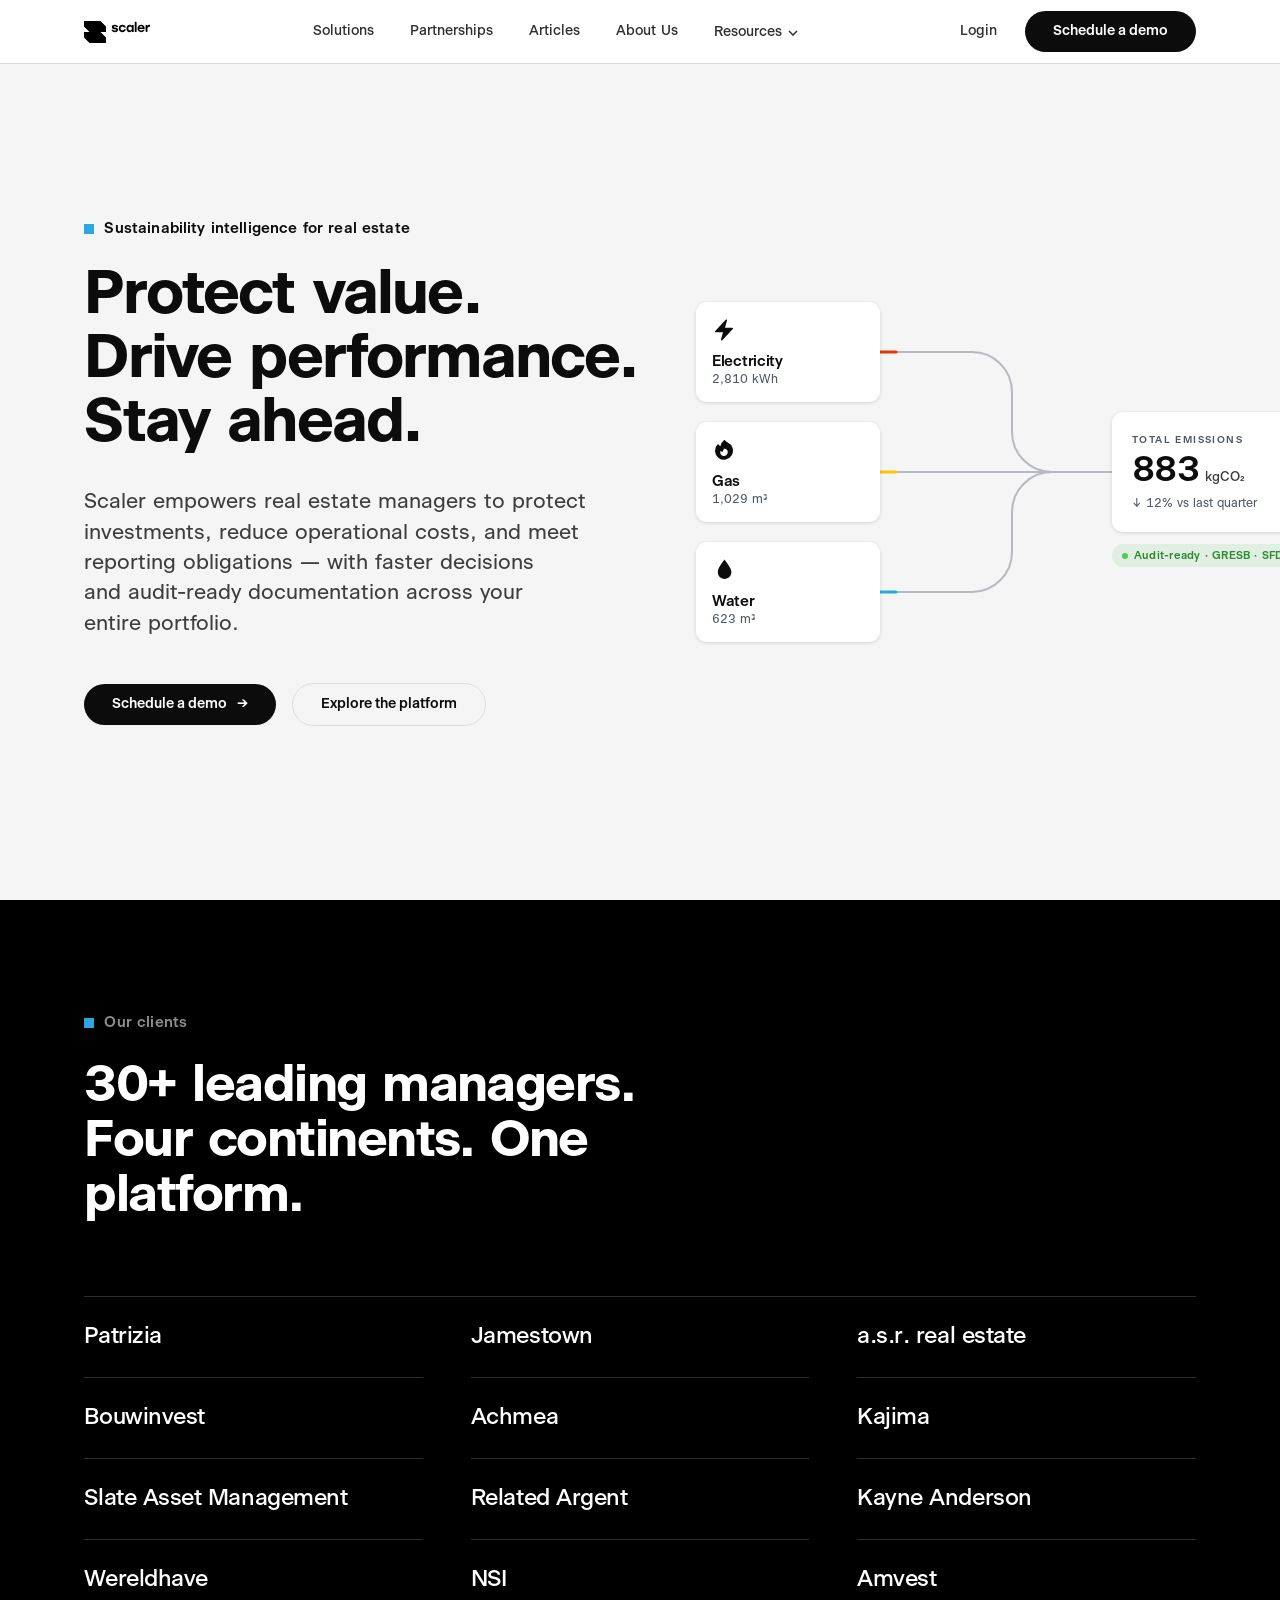
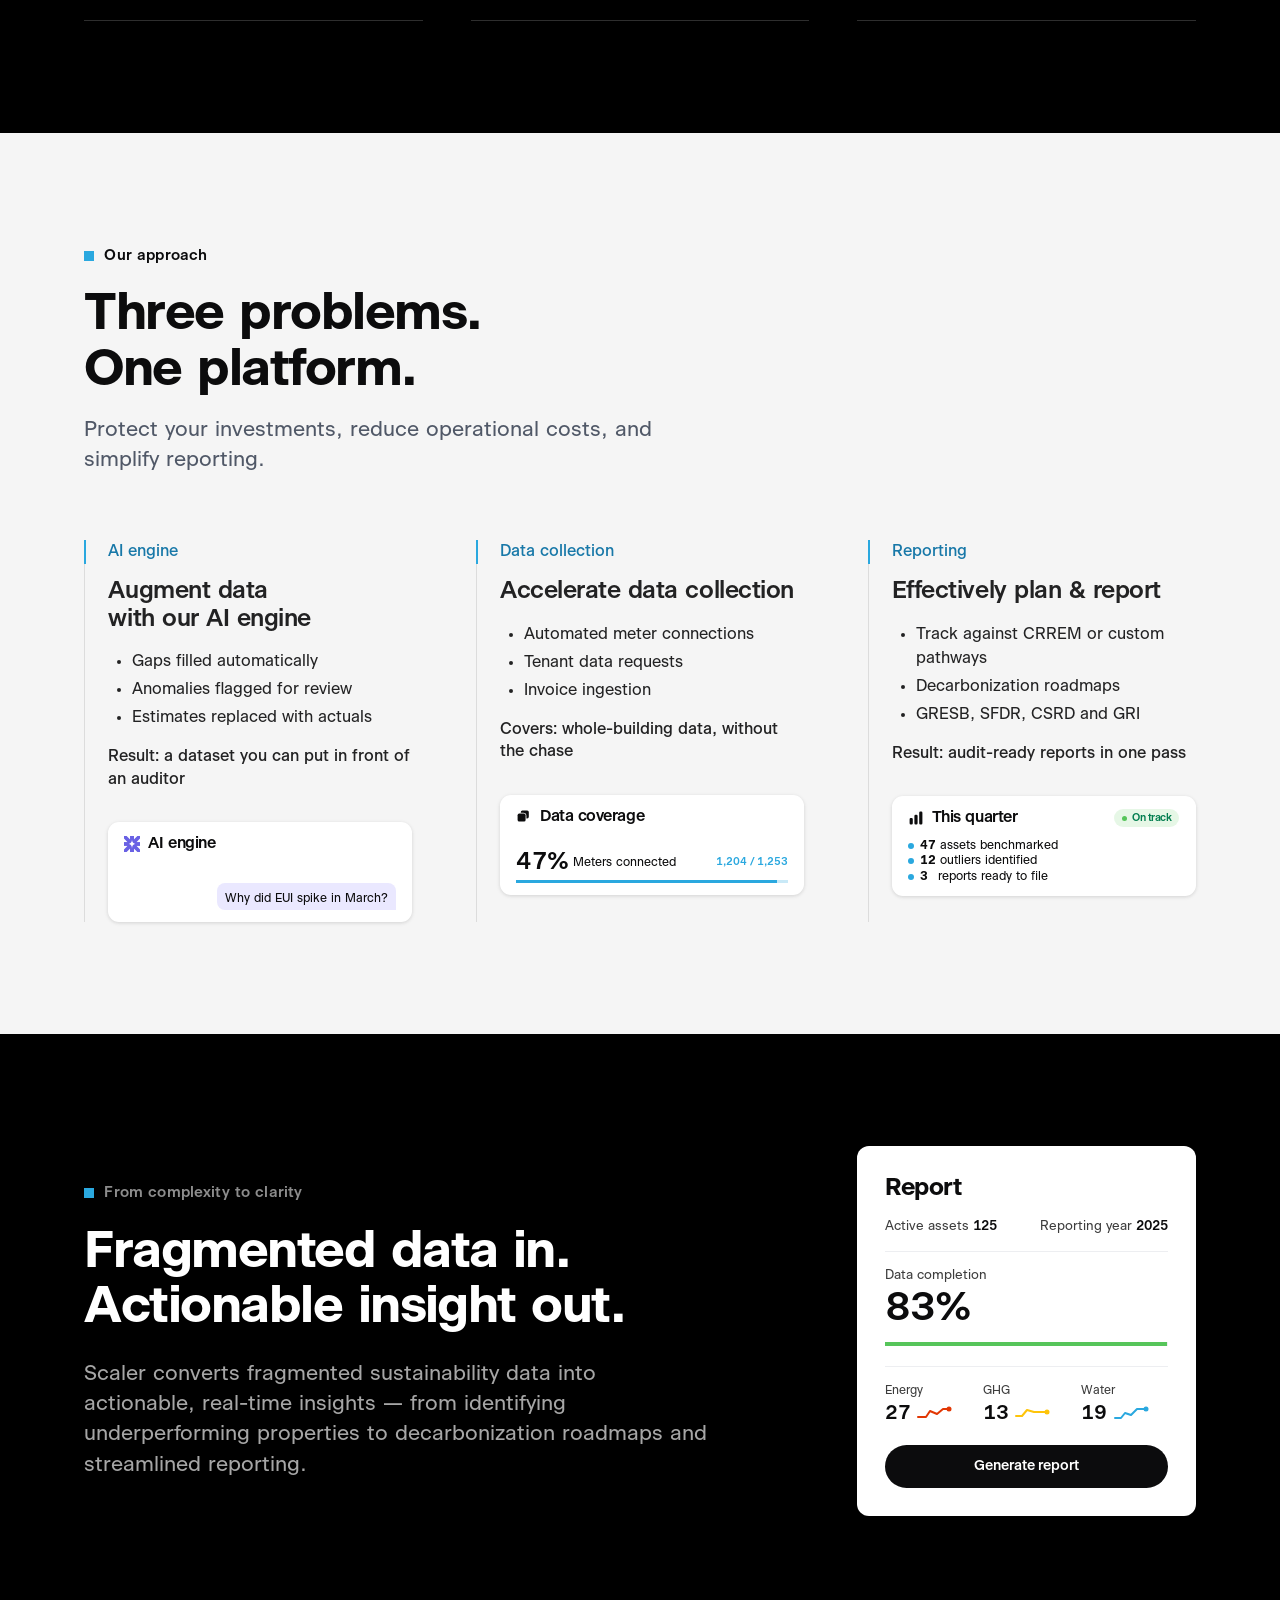
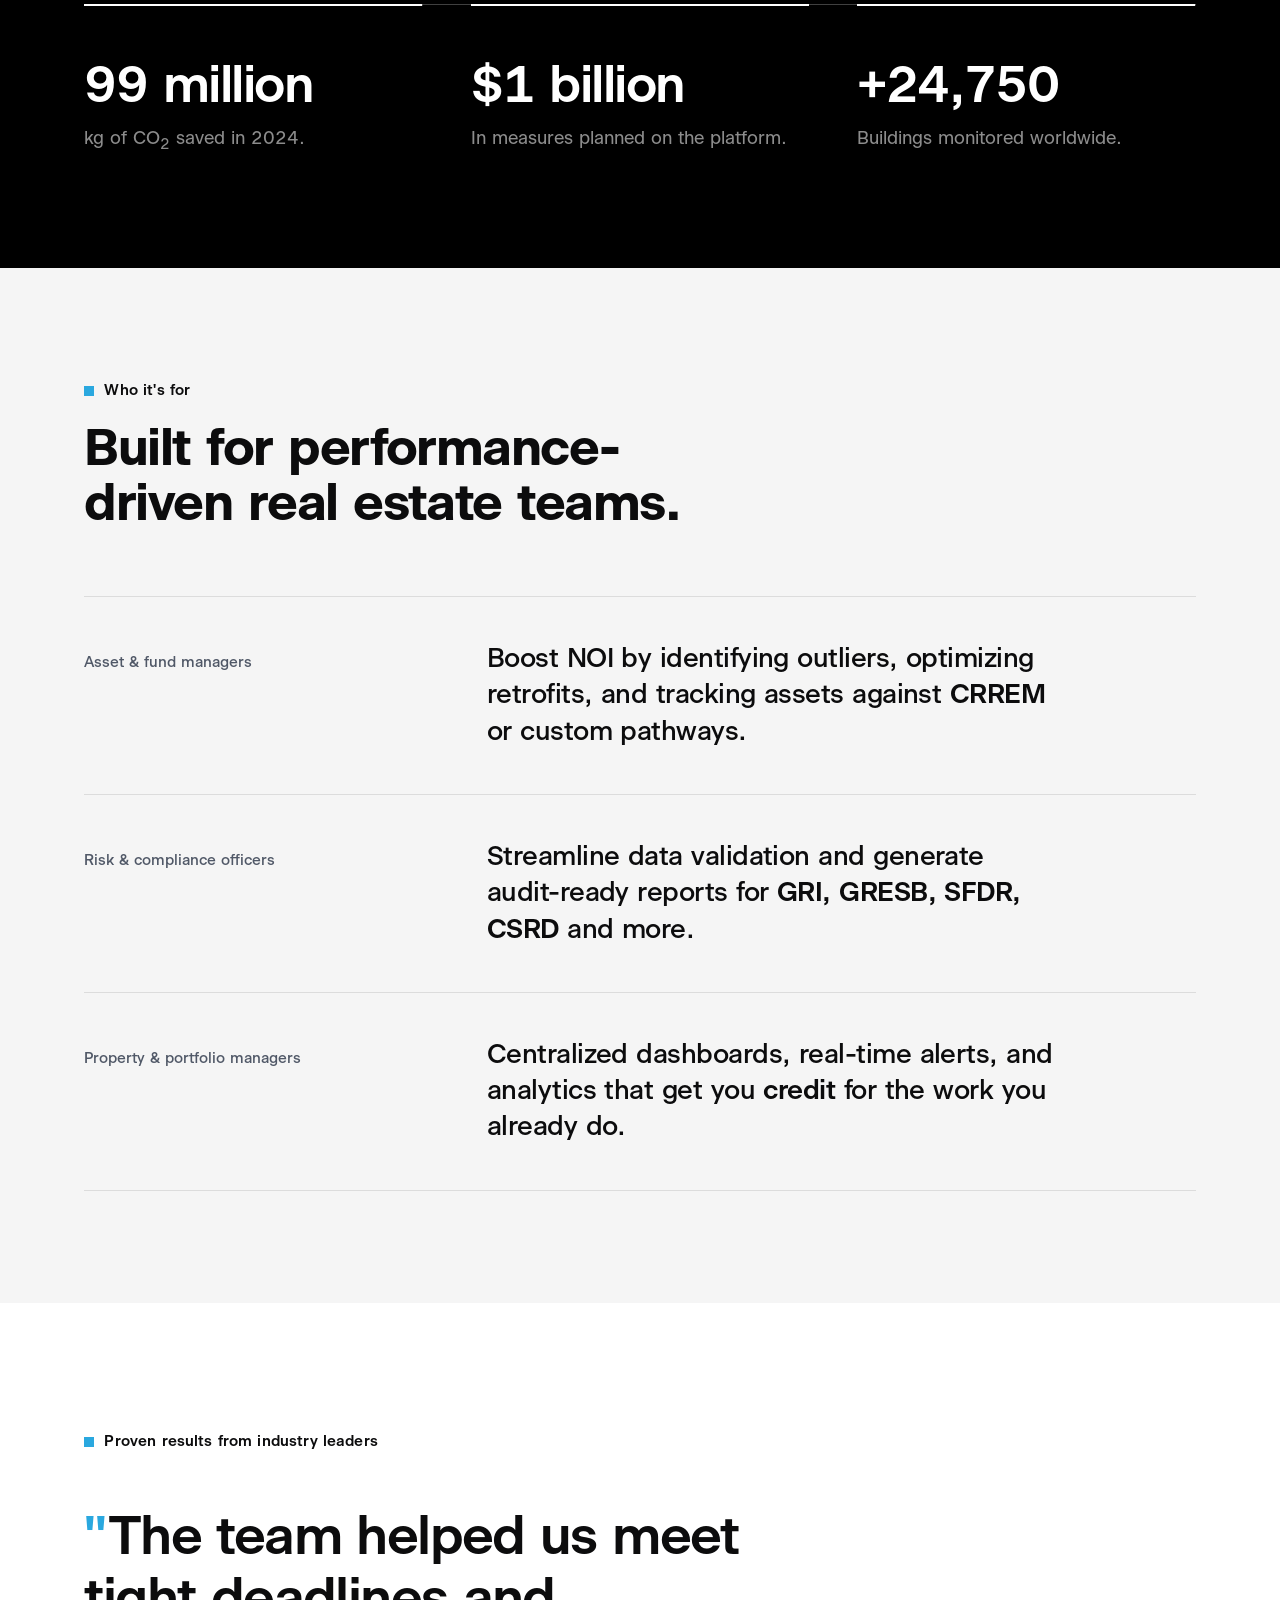
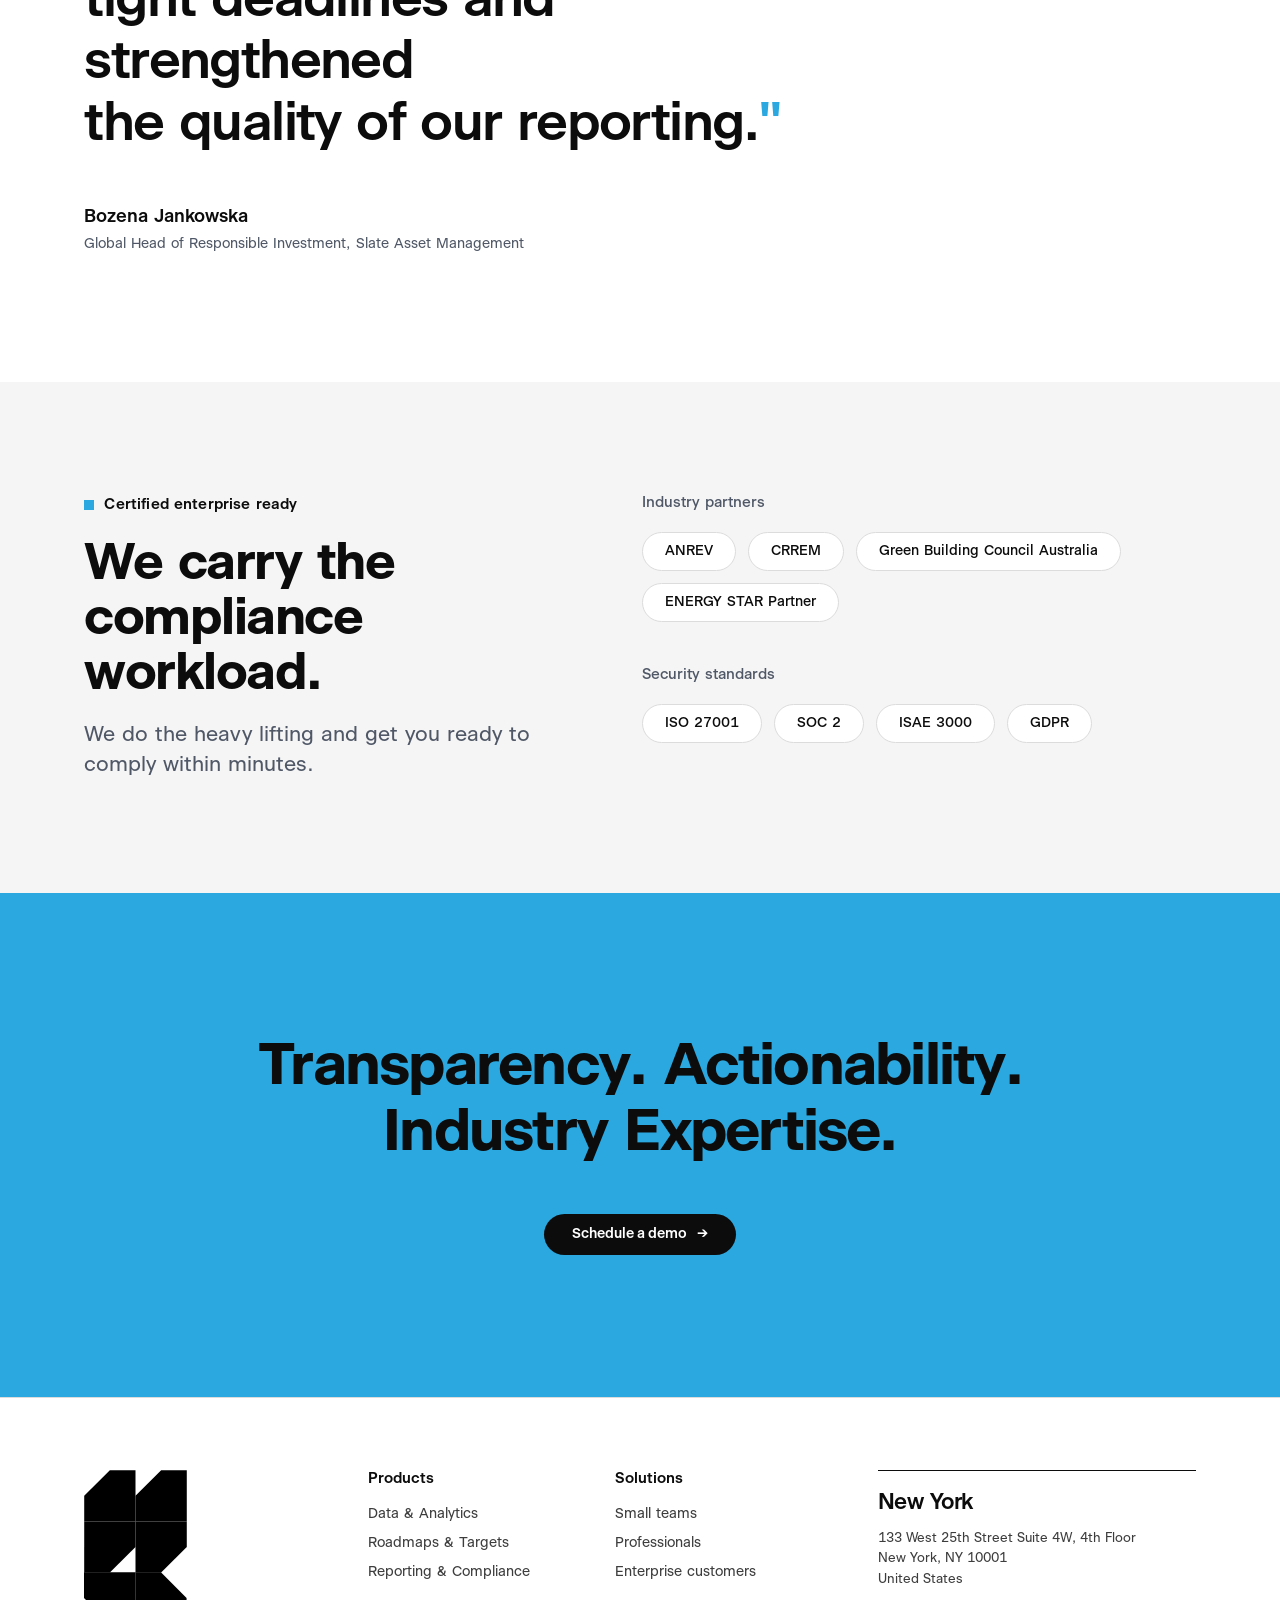
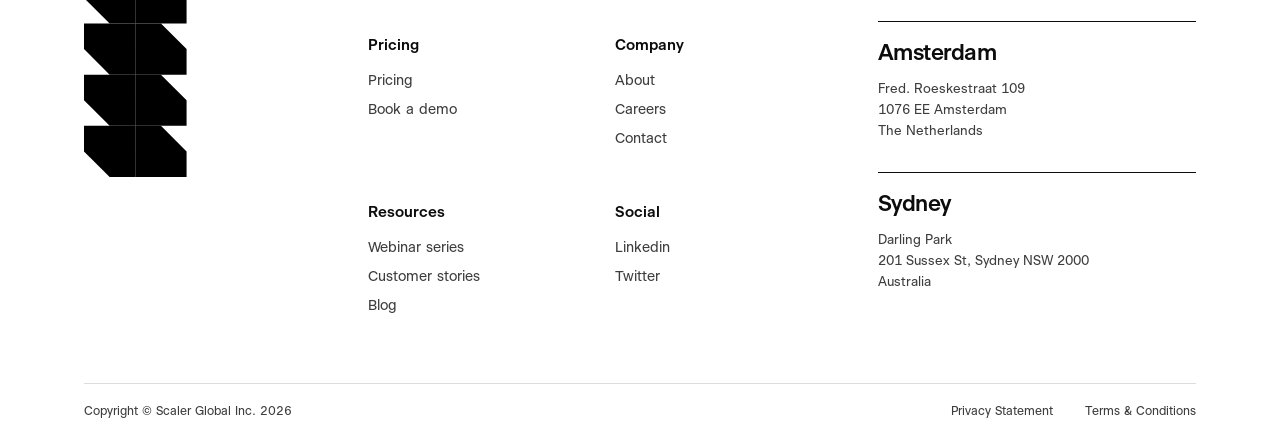
==== commit c6a20690: "Add partnerships page and update site with latest design changes Adds .gitignore, new partnerships p" ====
--- a/index.html
+++ b/index.html
@@ -485,7 +485,7 @@
   <a class="logo" href="https://scalerglobal.com"><img src="assets/logo-full-dark.svg" alt="Scaler"></a>
   <div class="links">
     <a href="solutions.html">Solutions</a>
-    <a href="https://scalerglobal.com/partnerships">Partnerships</a>
+    <a href="partnerships.html">Partnerships</a>
     <a href="https://scalerglobal.com/articles/">Articles</a>
     <a href="https://scalerglobal.com/about-us">About Us</a>
     <div class="drop">
@@ -968,7 +968,7 @@
           hub.textContent = v.toLocaleString('en-US');
         }
       }, 1400);
-    }, 3500); // start once the entrance choreography has settled
+    }, 2200); // start as soon as the packets are flowing — visible in the first fold
   })();
 </script>
 </body>
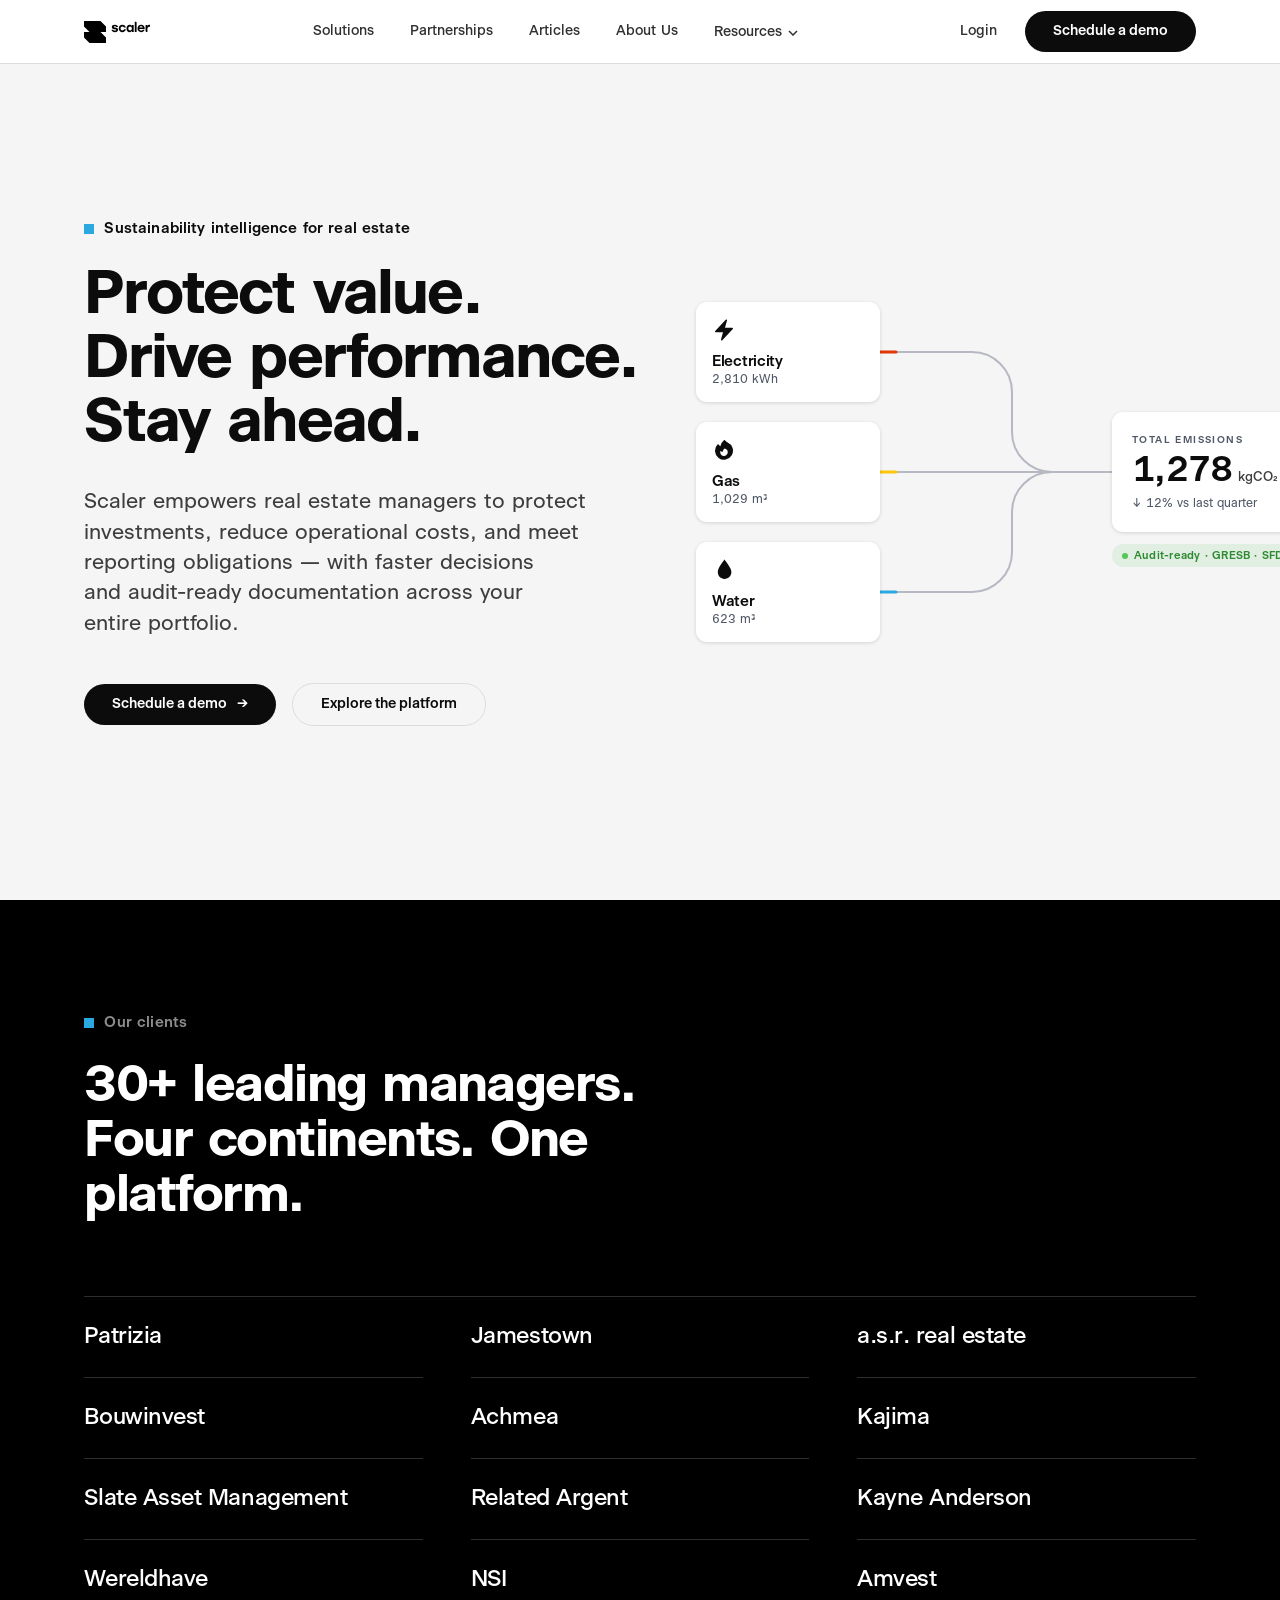
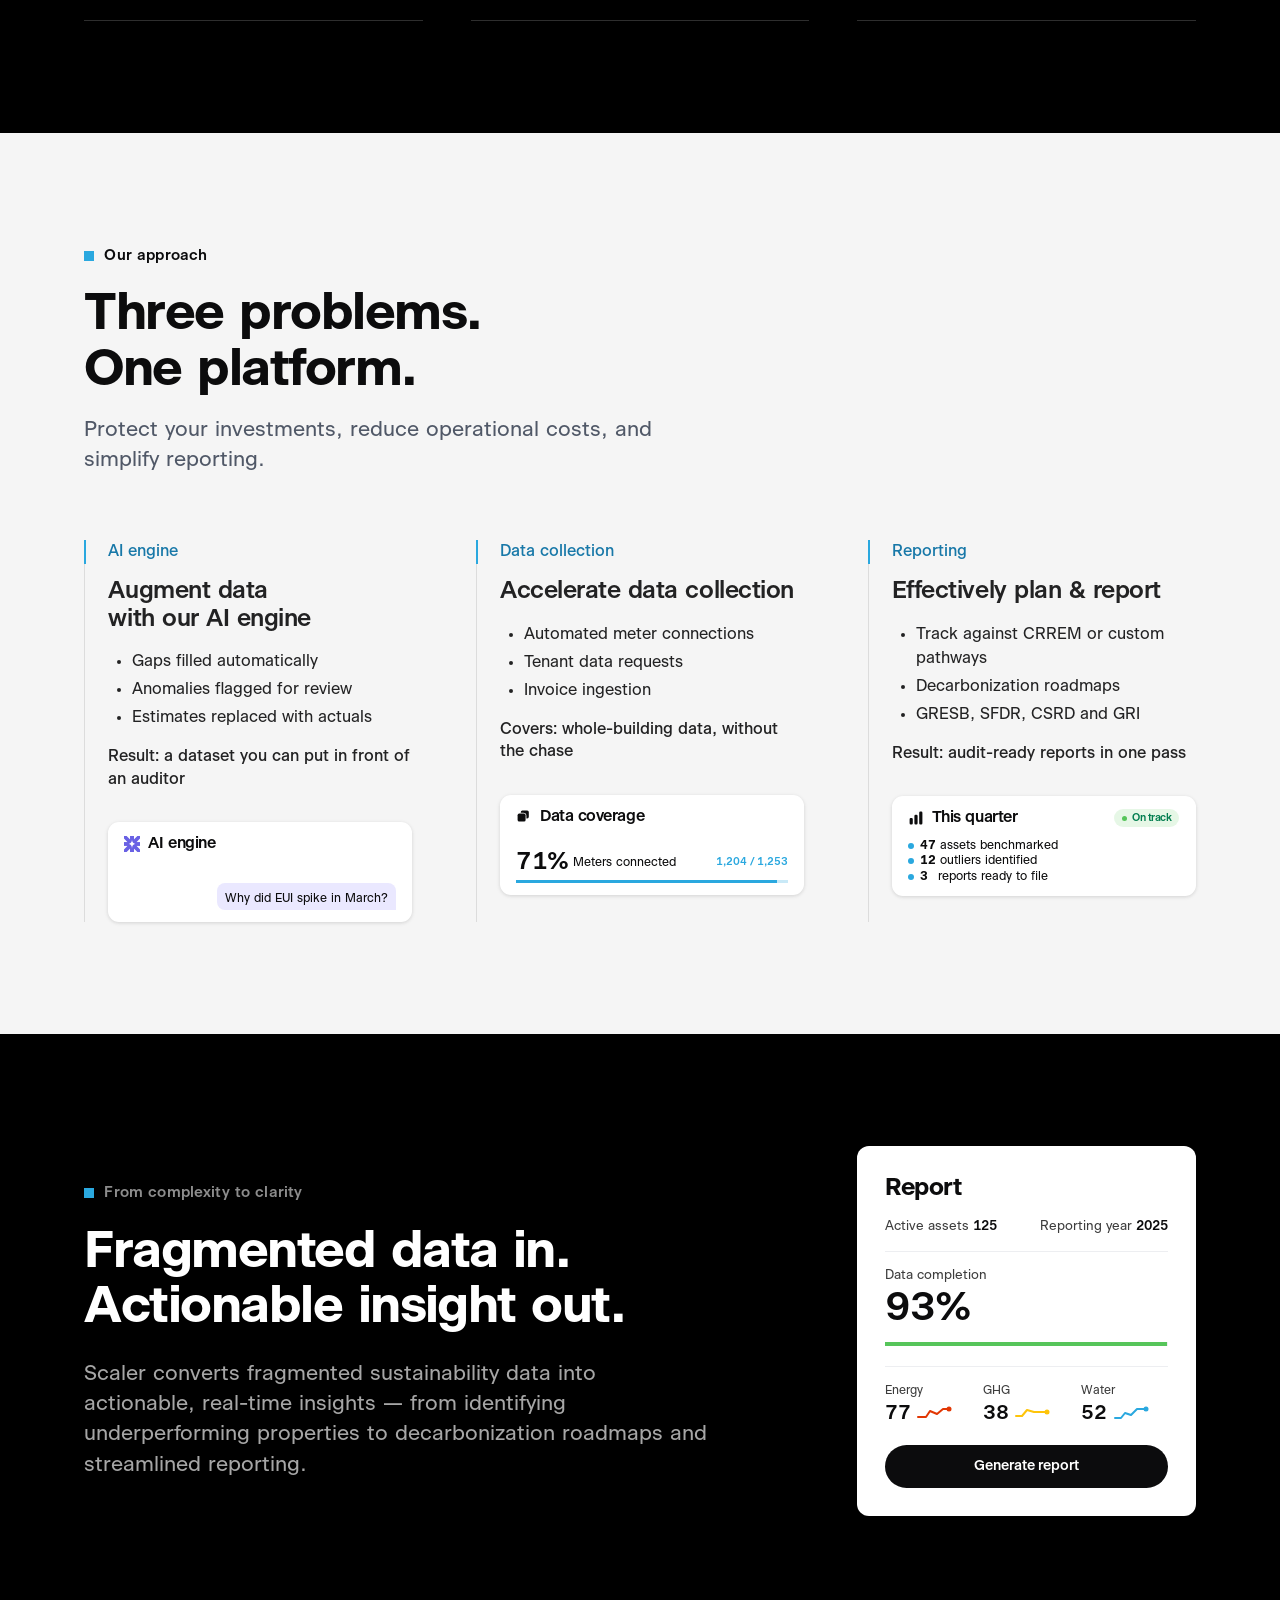
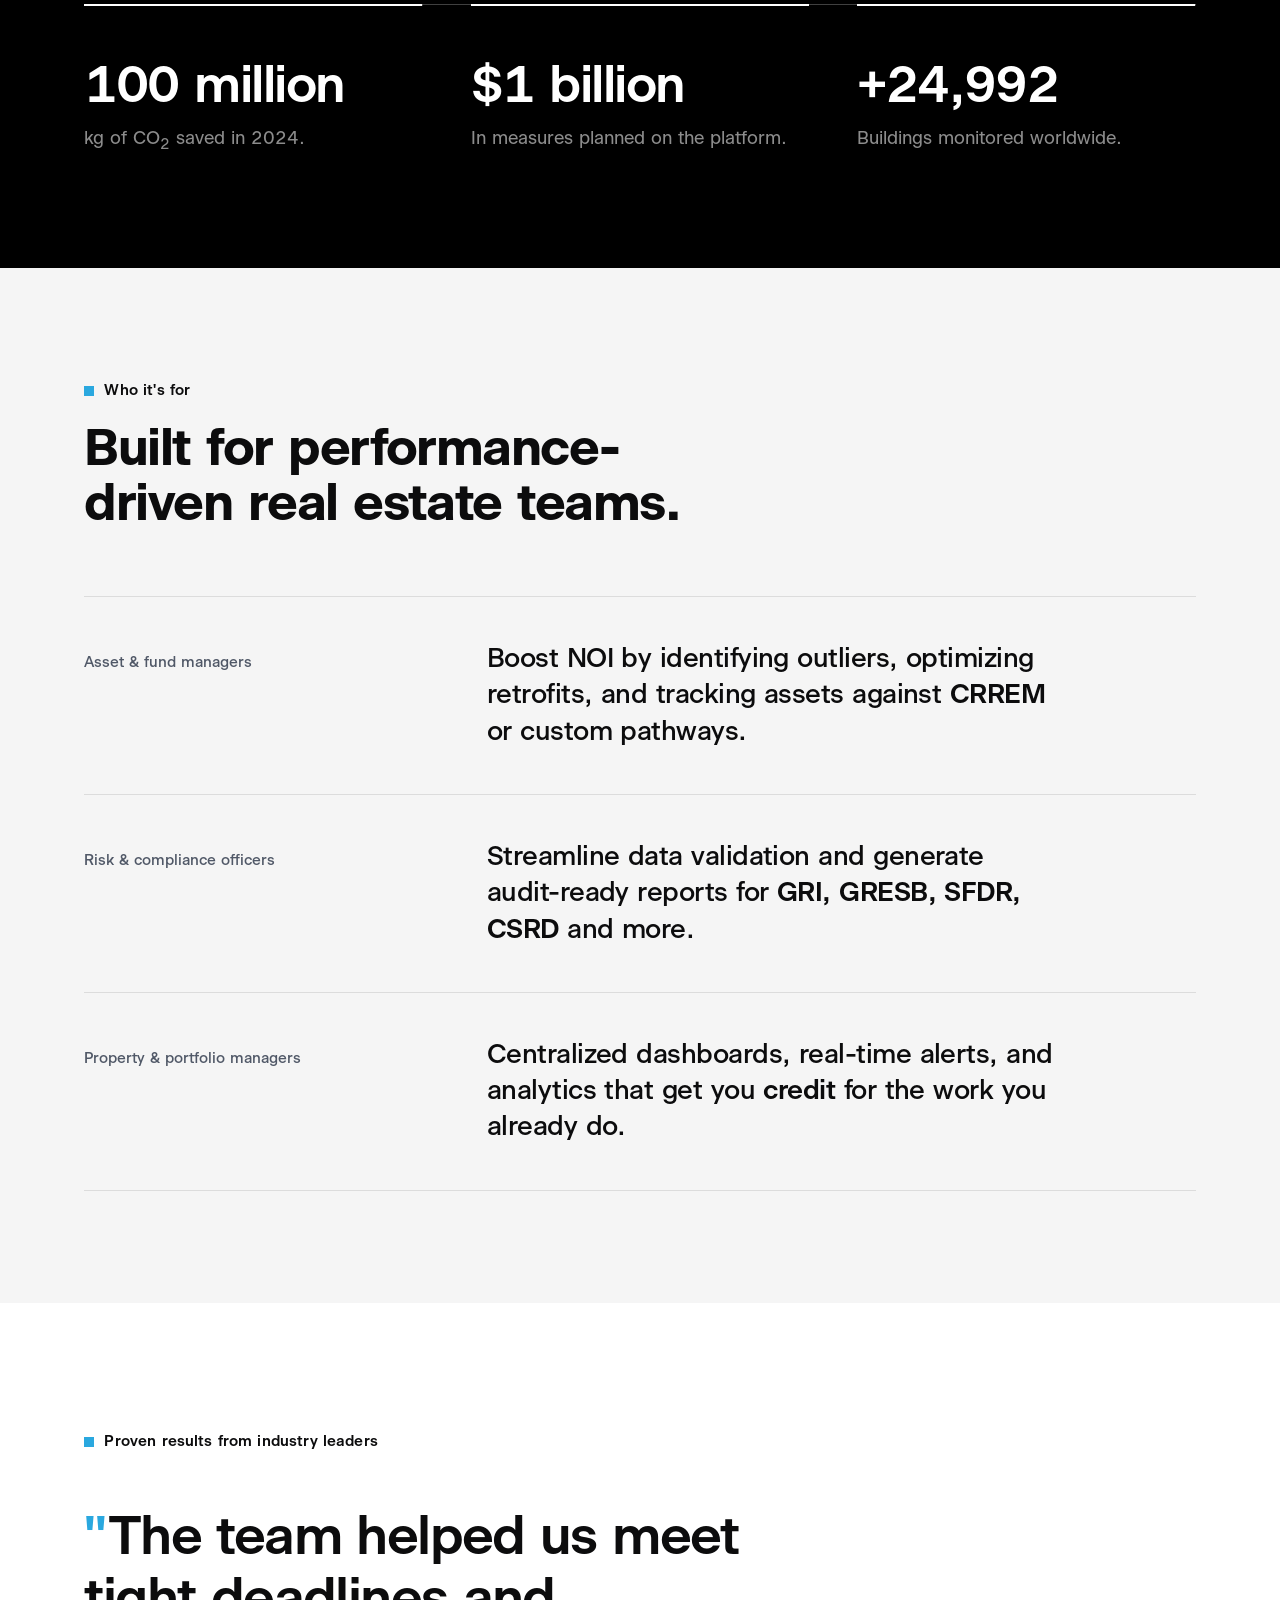
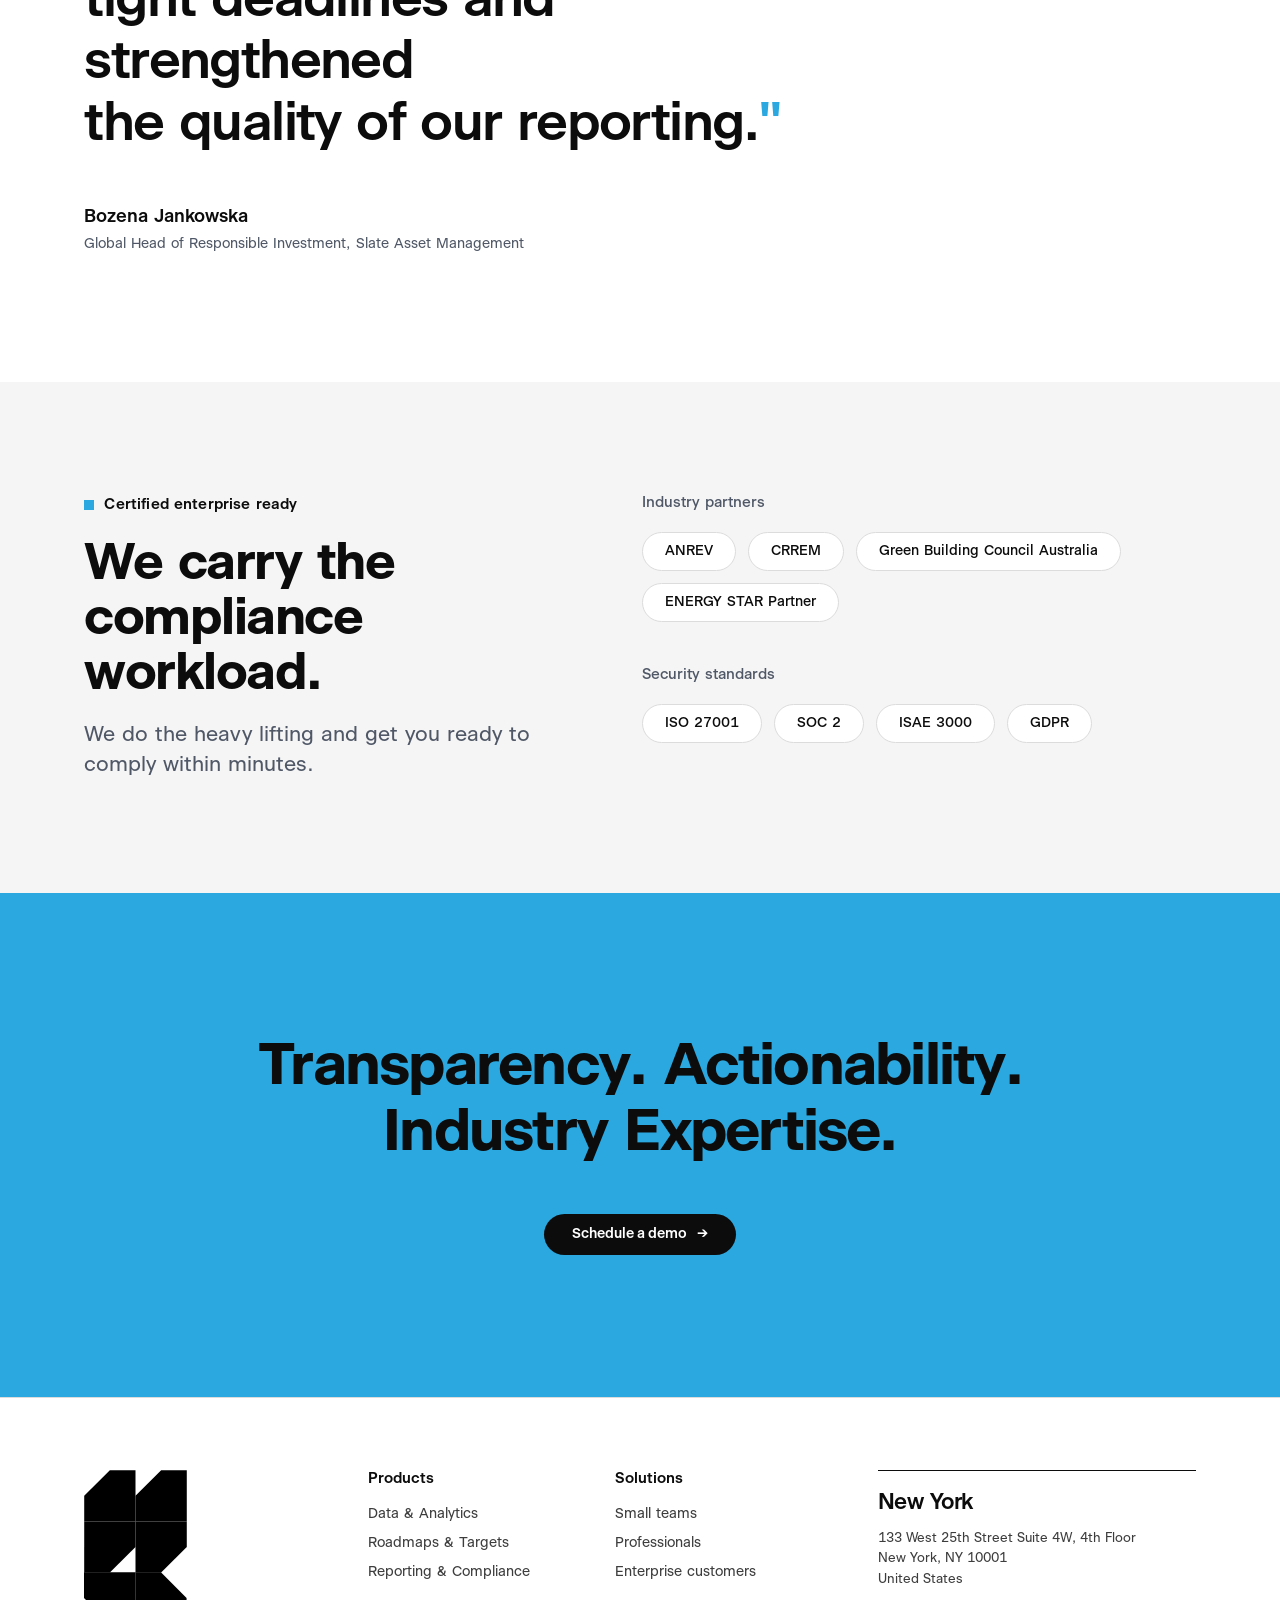
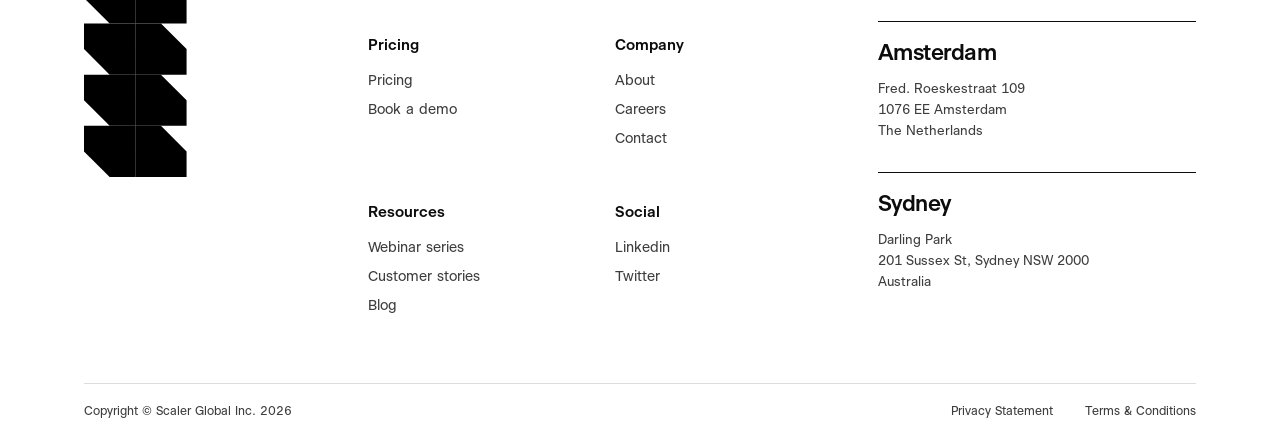
==== commit 74936d6e: "Add About Us page and update existing pages Co-Authored-By: Claude Opus 4.6 (1M context) <noreply@an" ====
--- a/index.html
+++ b/index.html
@@ -487,7 +487,7 @@
     <a href="solutions.html">Solutions</a>
     <a href="partnerships.html">Partnerships</a>
     <a href="https://scalerglobal.com/articles/">Articles</a>
-    <a href="https://scalerglobal.com/about-us">About Us</a>
+    <a href="about.html">About Us</a>
     <div class="drop">
       <button>Resources
         <svg width="10" height="6" viewBox="0 0 10 6" fill="none"><path d="M1 1l4 4 4-4" stroke="currentColor" stroke-width="1.5"/></svg>
@@ -828,7 +828,7 @@
       </div>
       <div class="f-group">
         <div class="k">Company</div>
-        <a href="https://scalerglobal.com/about-us">About</a>
+        <a href="about.html">About</a>
         <a href="https://jobs.ashbyhq.com/scaler">Careers</a>
         <a href="#">Contact</a>
       </div>
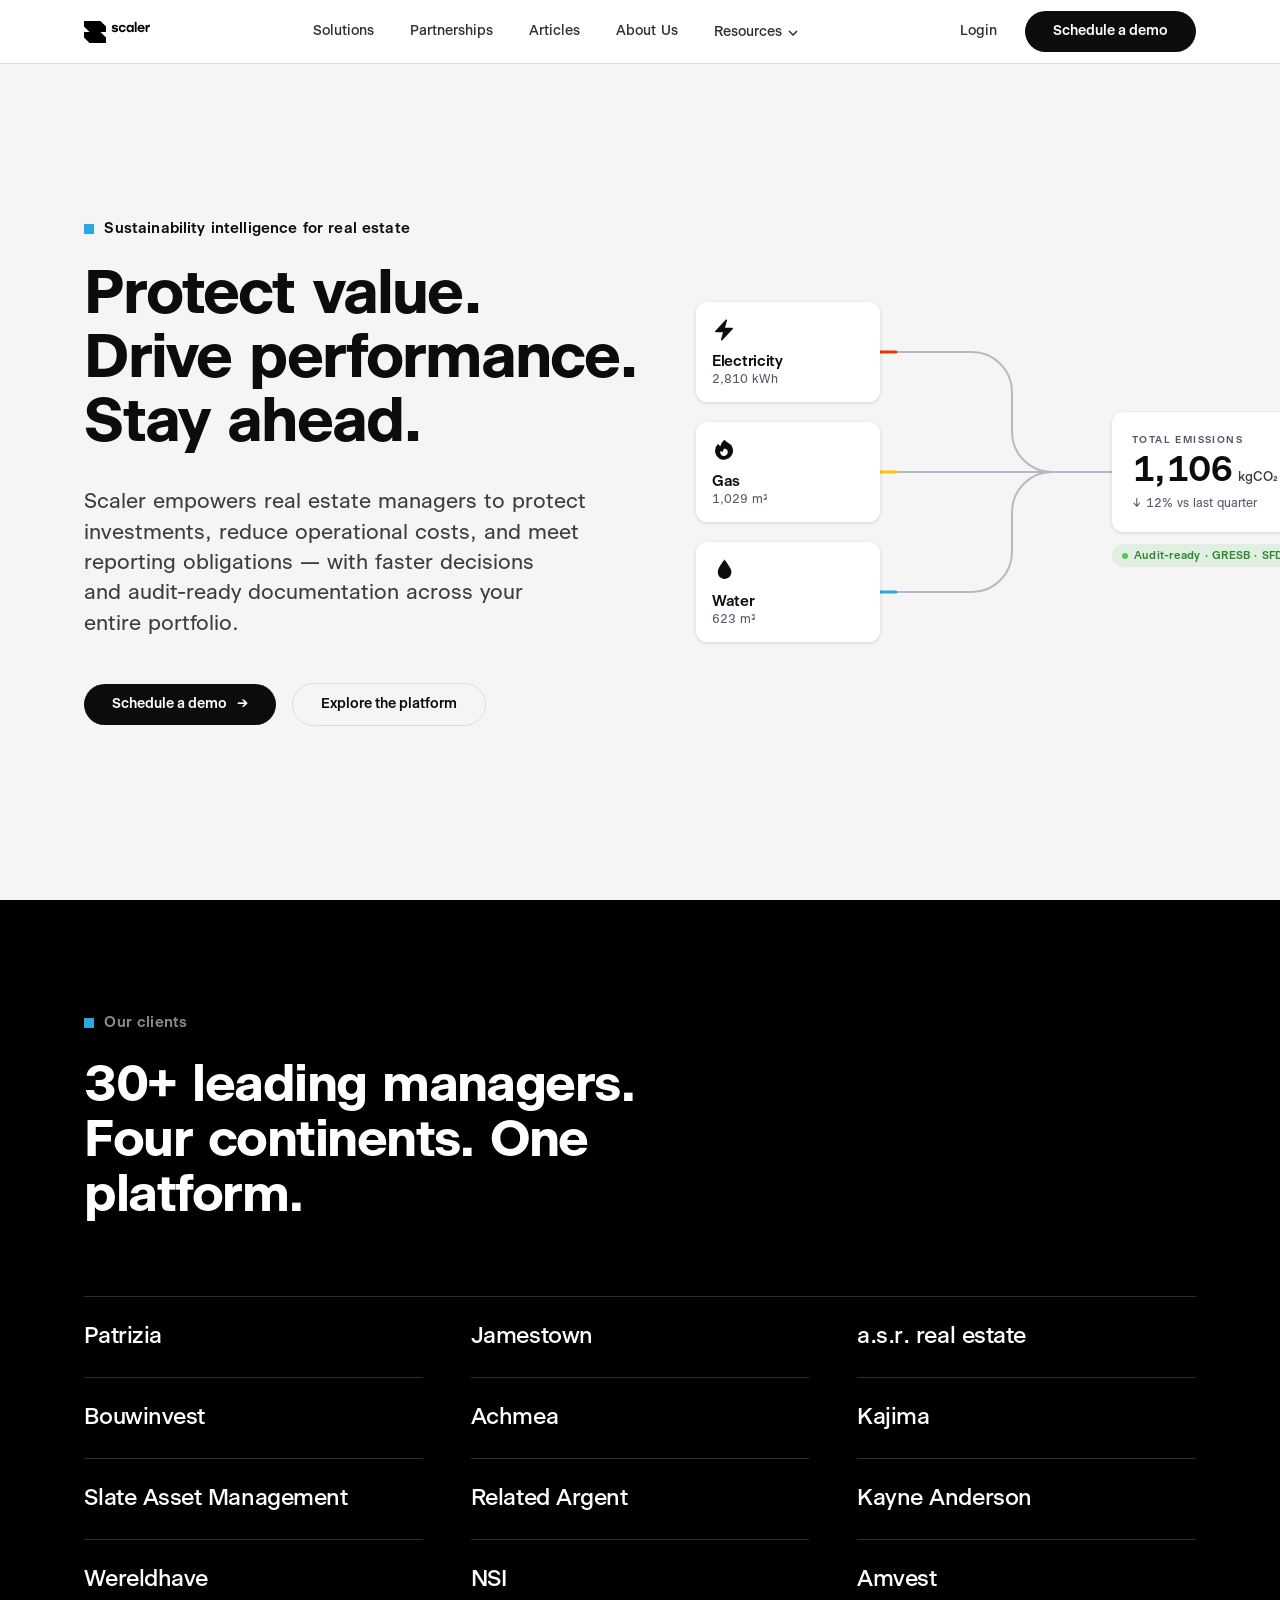
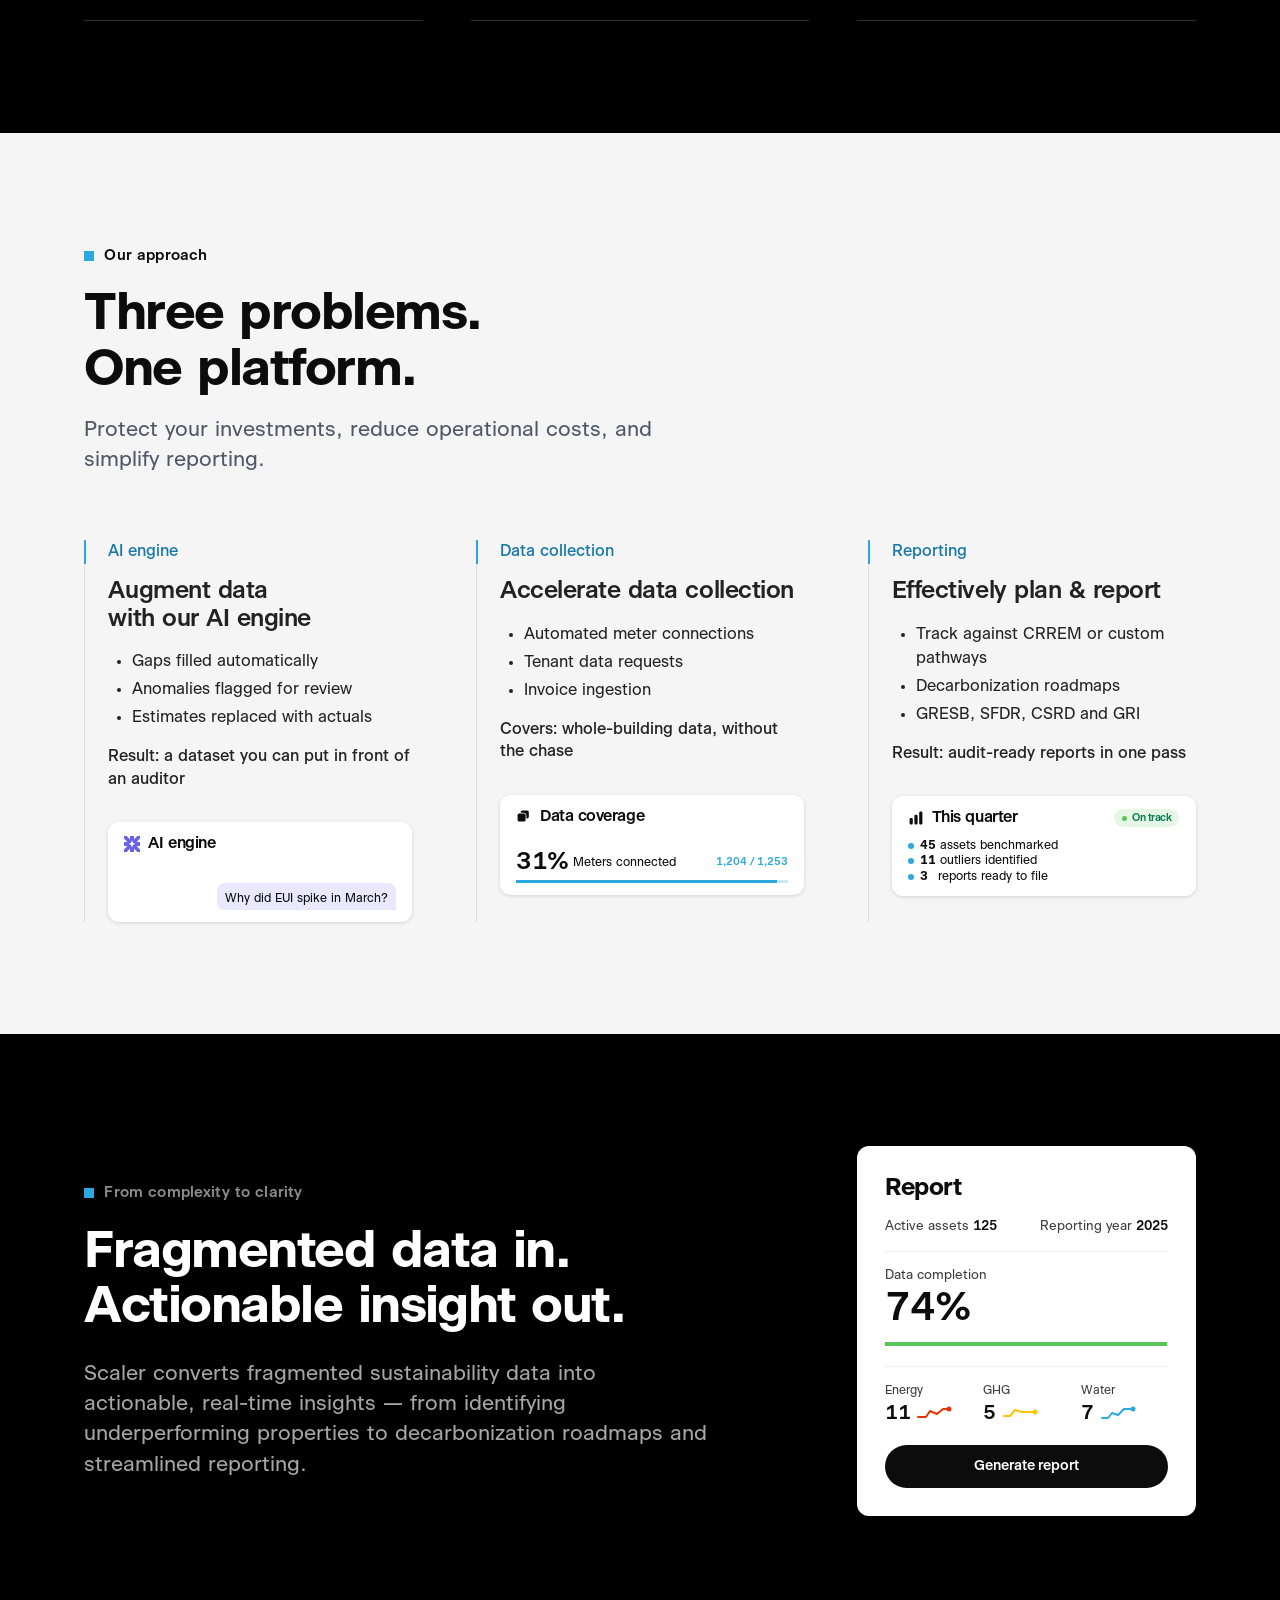
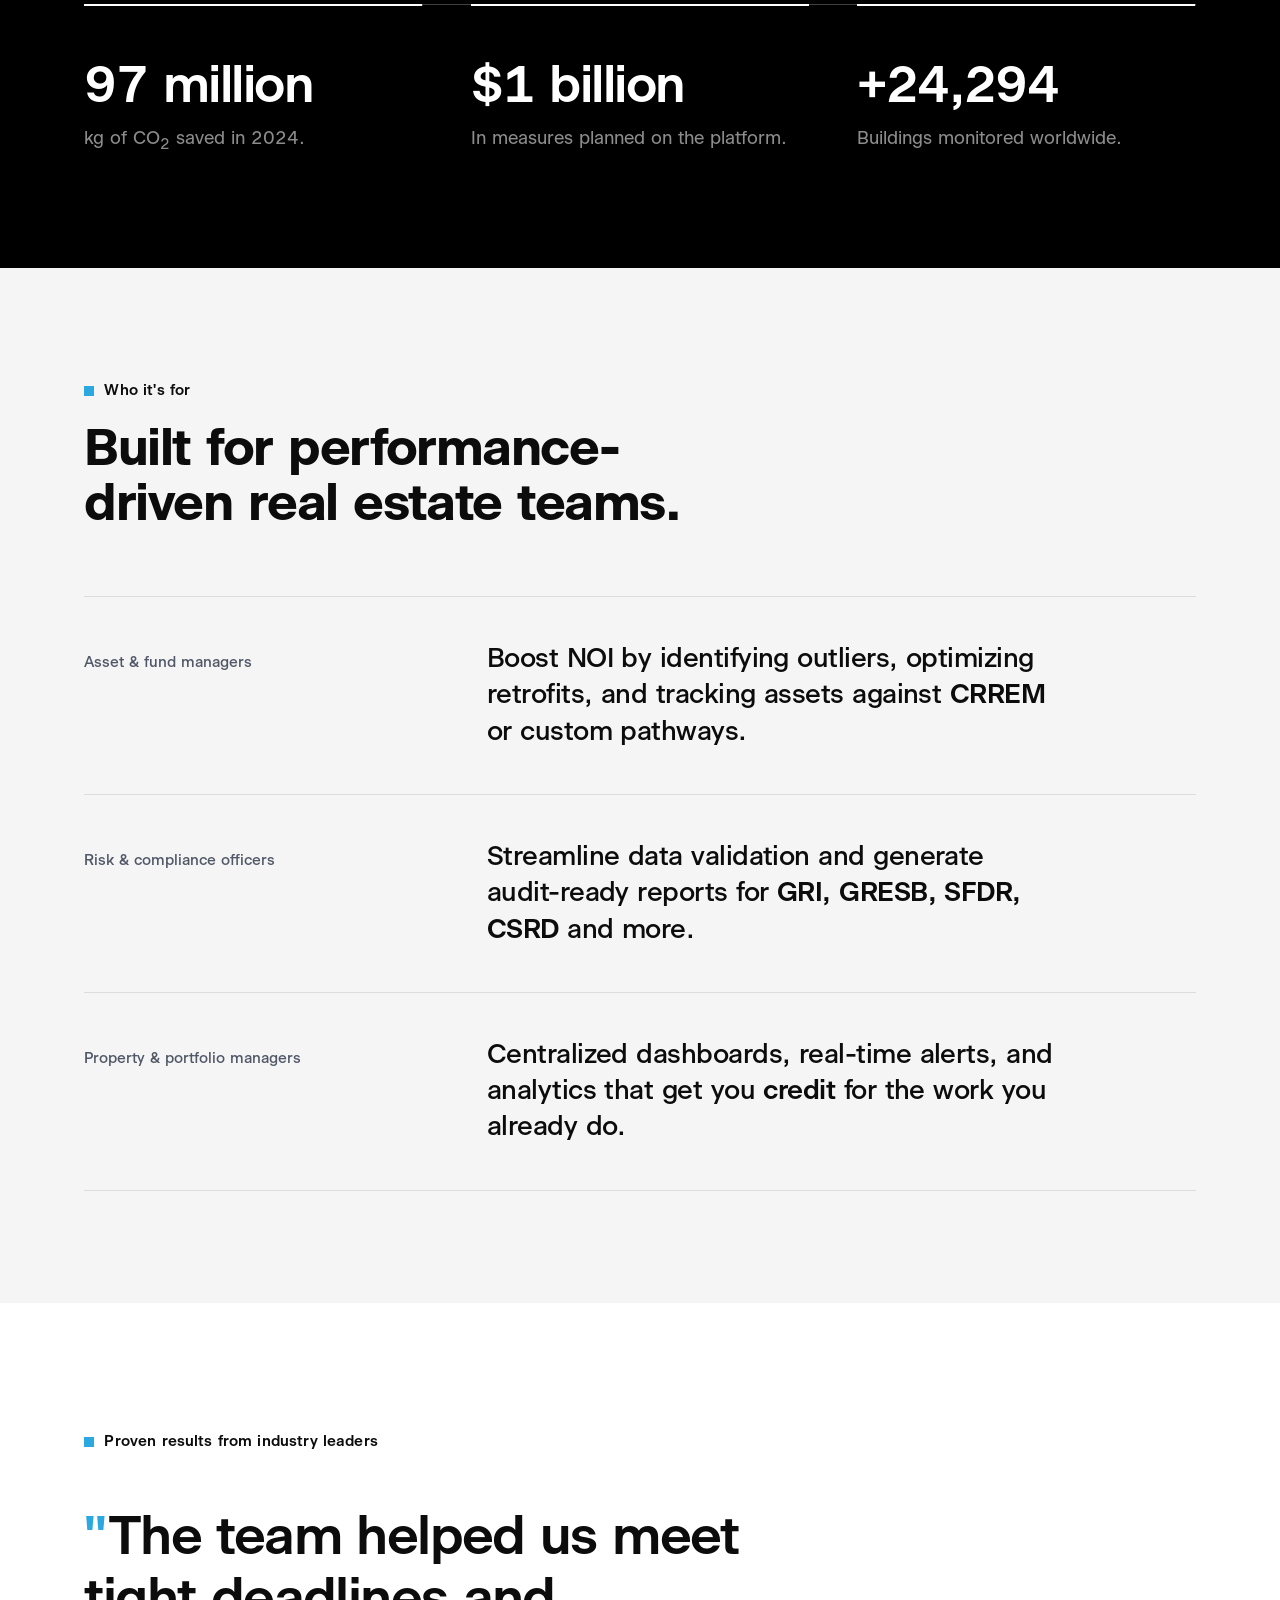
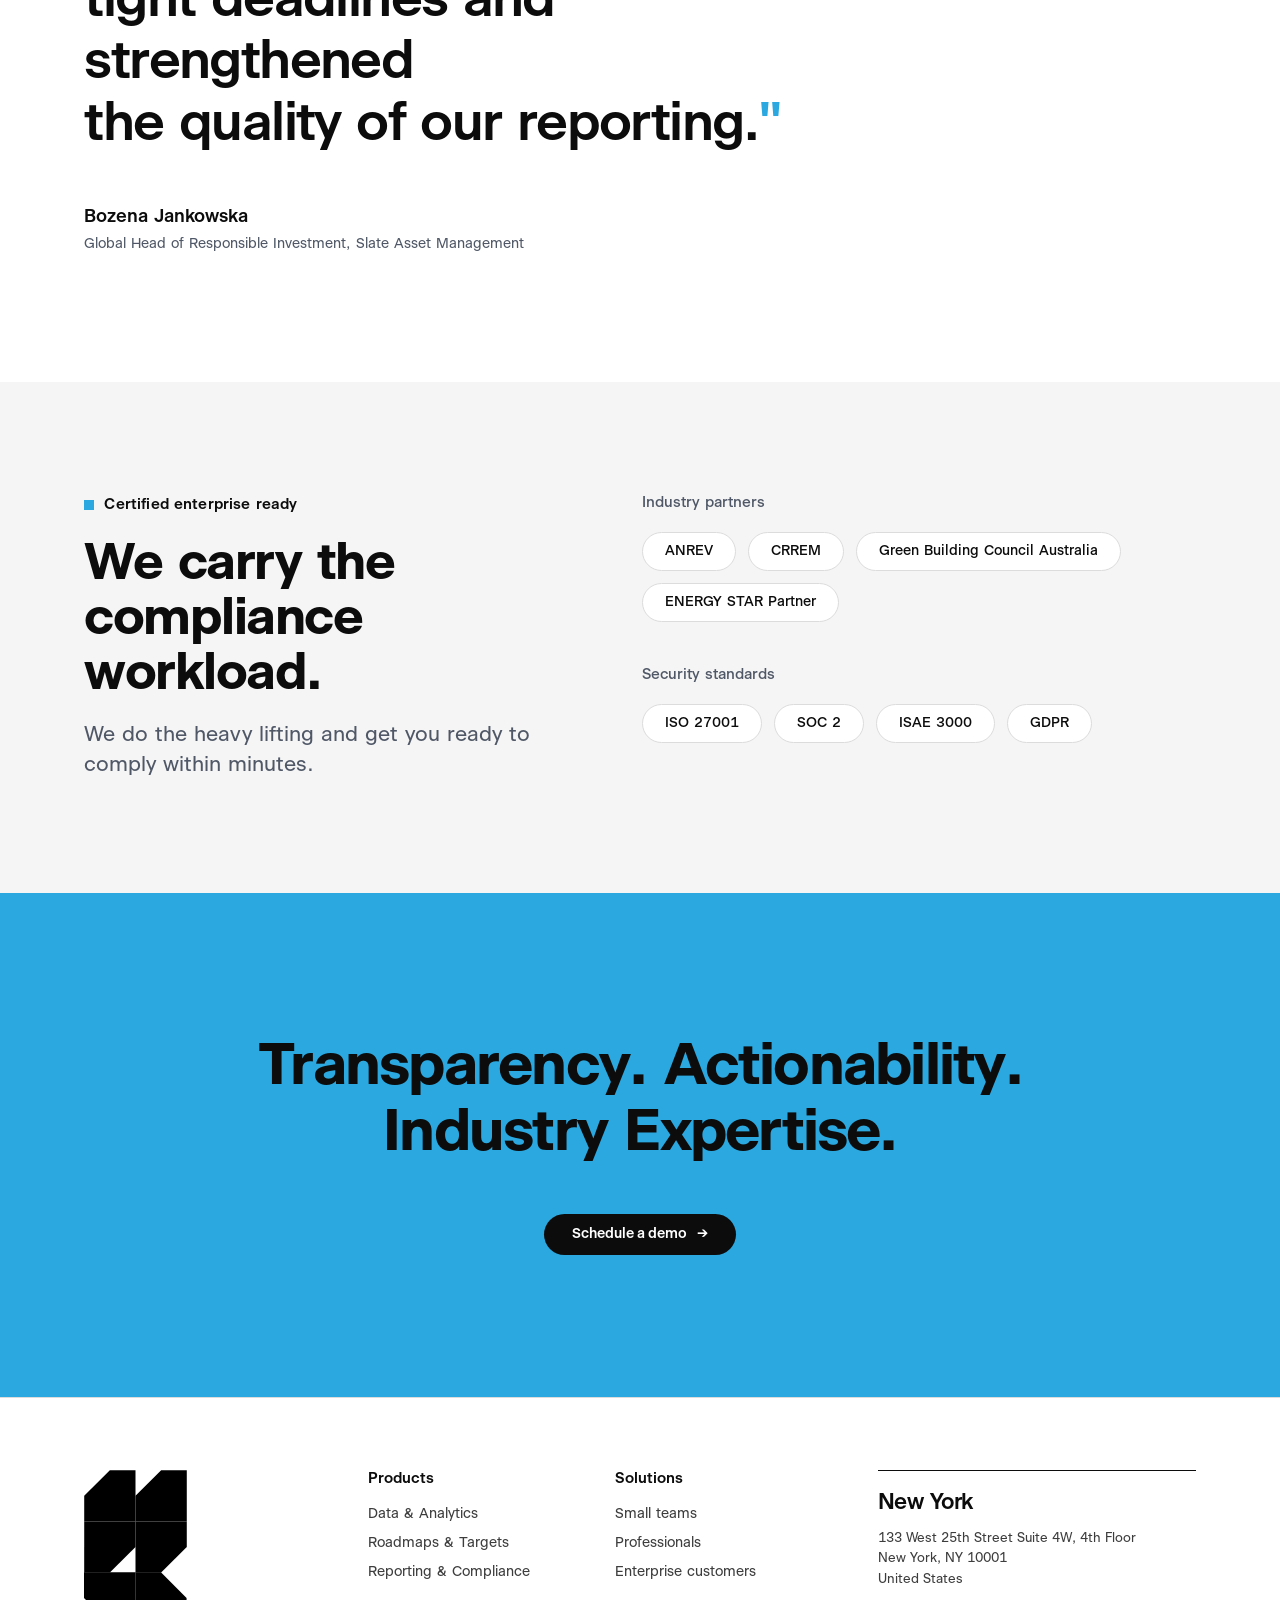
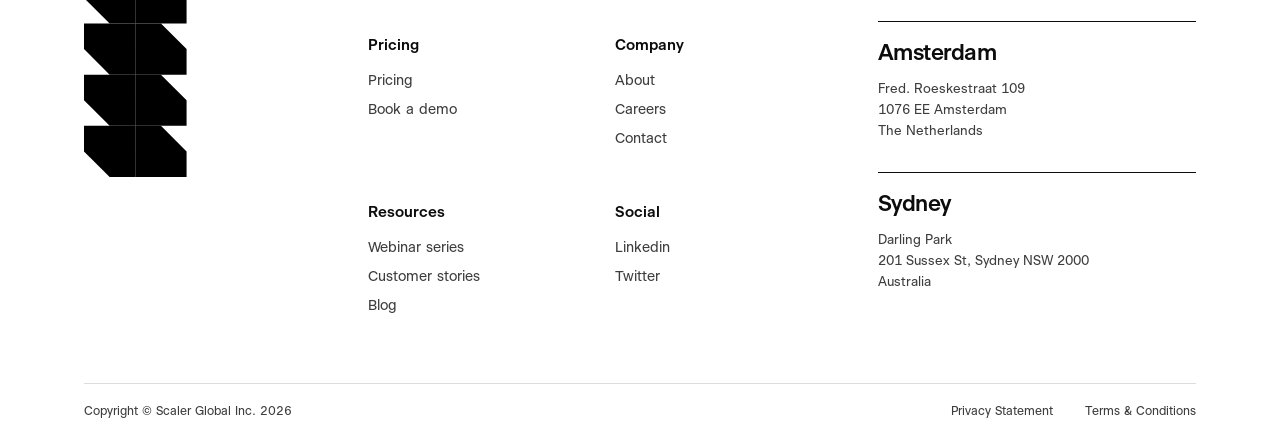
==== commit fa6006e7: "Add articles, article, and SFDR pages; update existing pages Co-Authored-By: Claude Opus 4.6 (1M con" ====
--- a/index.html
+++ b/index.html
@@ -486,14 +486,14 @@
   <div class="links">
     <a href="solutions.html">Solutions</a>
     <a href="partnerships.html">Partnerships</a>
-    <a href="https://scalerglobal.com/articles/">Articles</a>
+    <a href="articles.html">Articles</a>
     <a href="about.html">About Us</a>
     <div class="drop">
       <button>Resources
         <svg width="10" height="6" viewBox="0 0 10 6" fill="none"><path d="M1 1l4 4 4-4" stroke="currentColor" stroke-width="1.5"/></svg>
       </button>
       <div class="menu">
-        <a href="https://scalerglobal.com/sfdr">SFDR</a>
+        <a href="sfdr.html">SFDR</a>
         <a href="https://scalerglobal.com/benchmarking">Benchmarking</a>
         <a href="https://scalerglobal.com/espm">ESPM</a>
       </div>
@@ -836,7 +836,7 @@
         <div class="k">Resources</div>
         <a href="#">Webinar series</a>
         <a href="#">Customer stories</a>
-        <a href="https://scalerglobal.com/articles/">Blog</a>
+        <a href="articles.html">Blog</a>
       </div>
       <div class="f-group">
         <div class="k">Social</div>
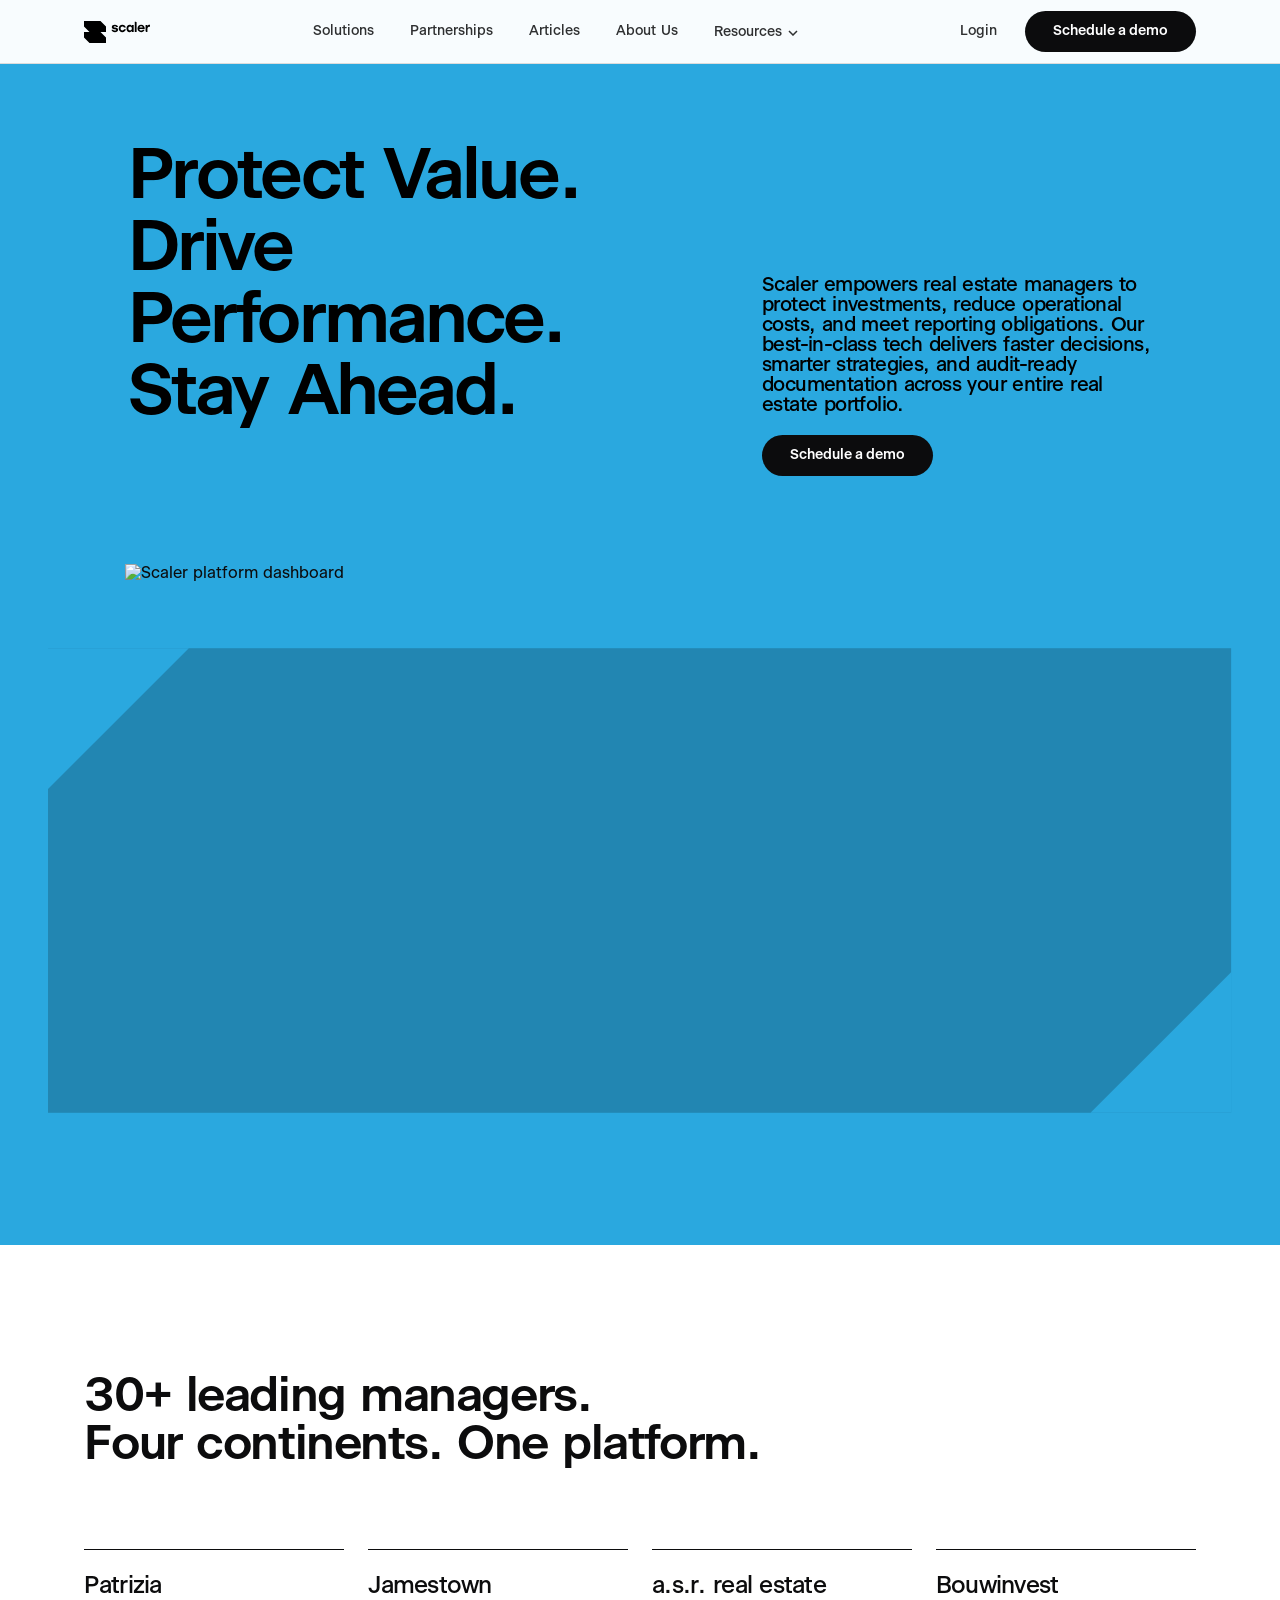
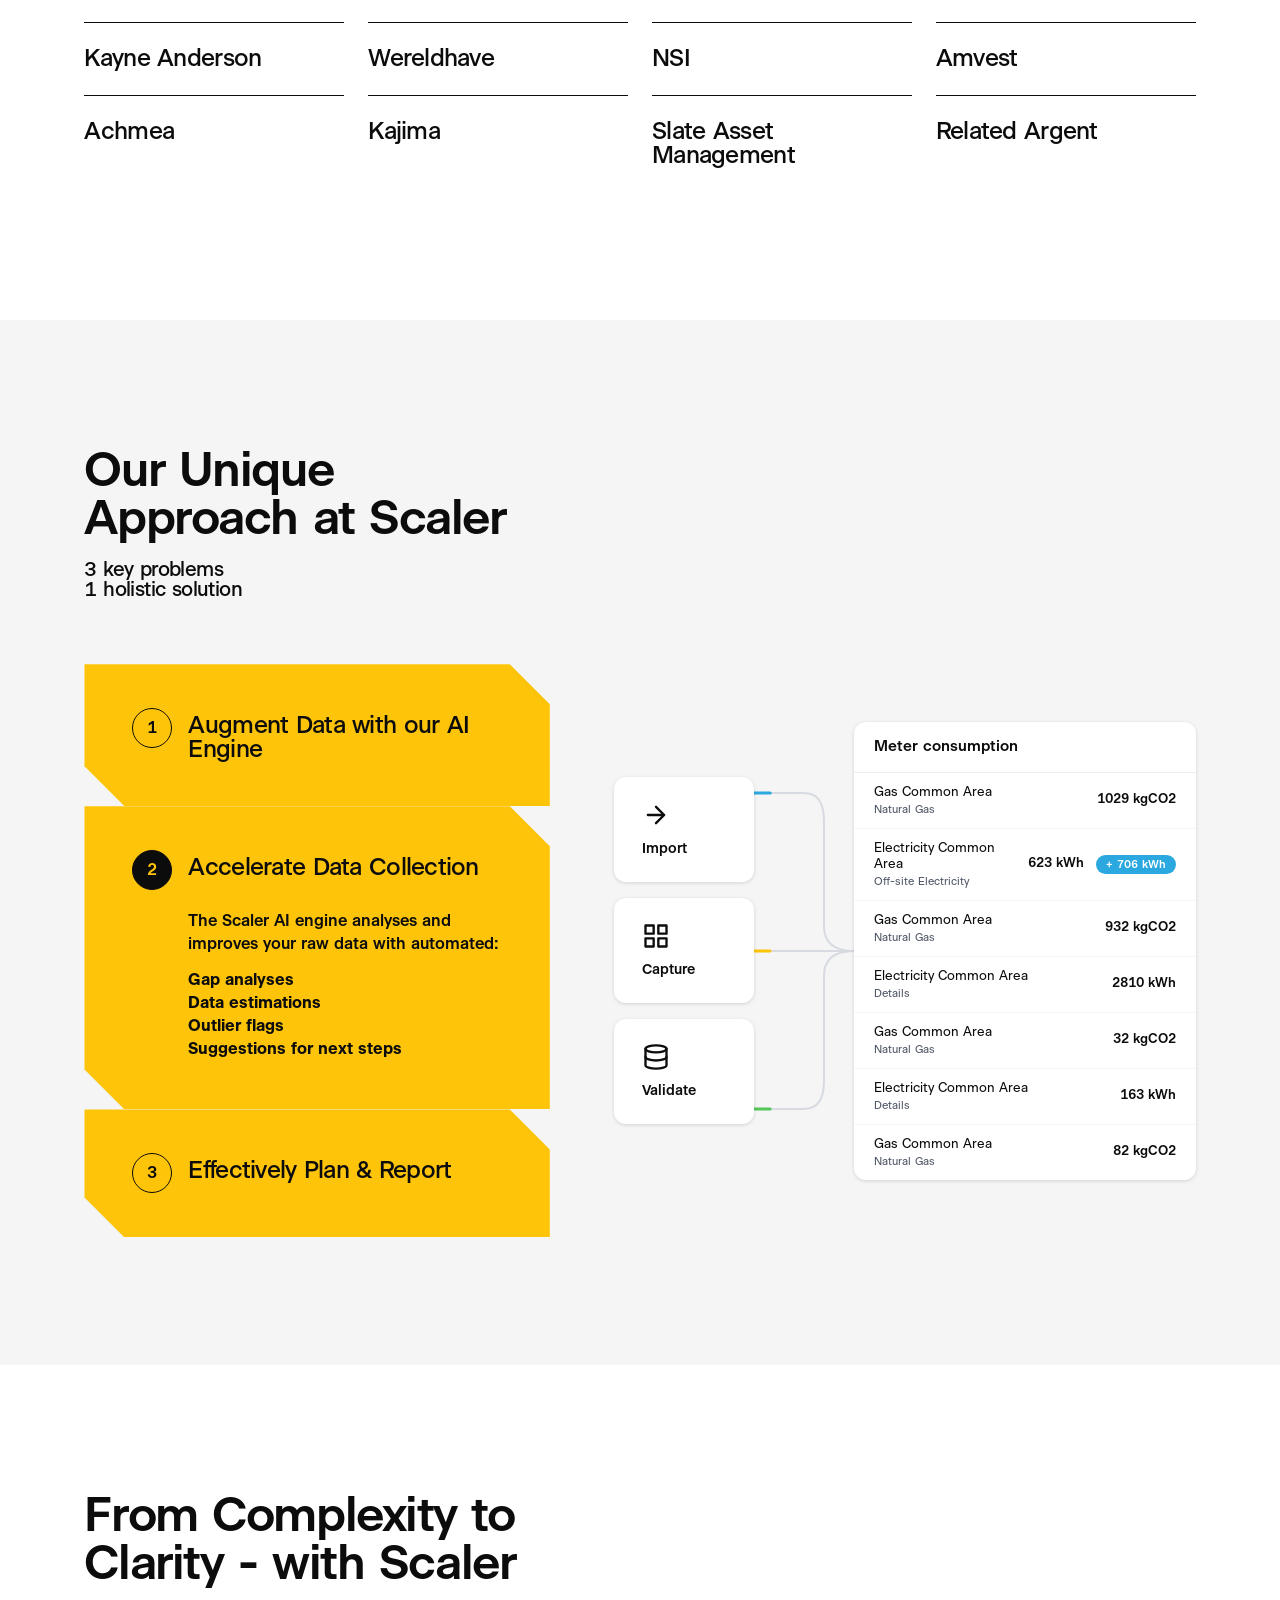
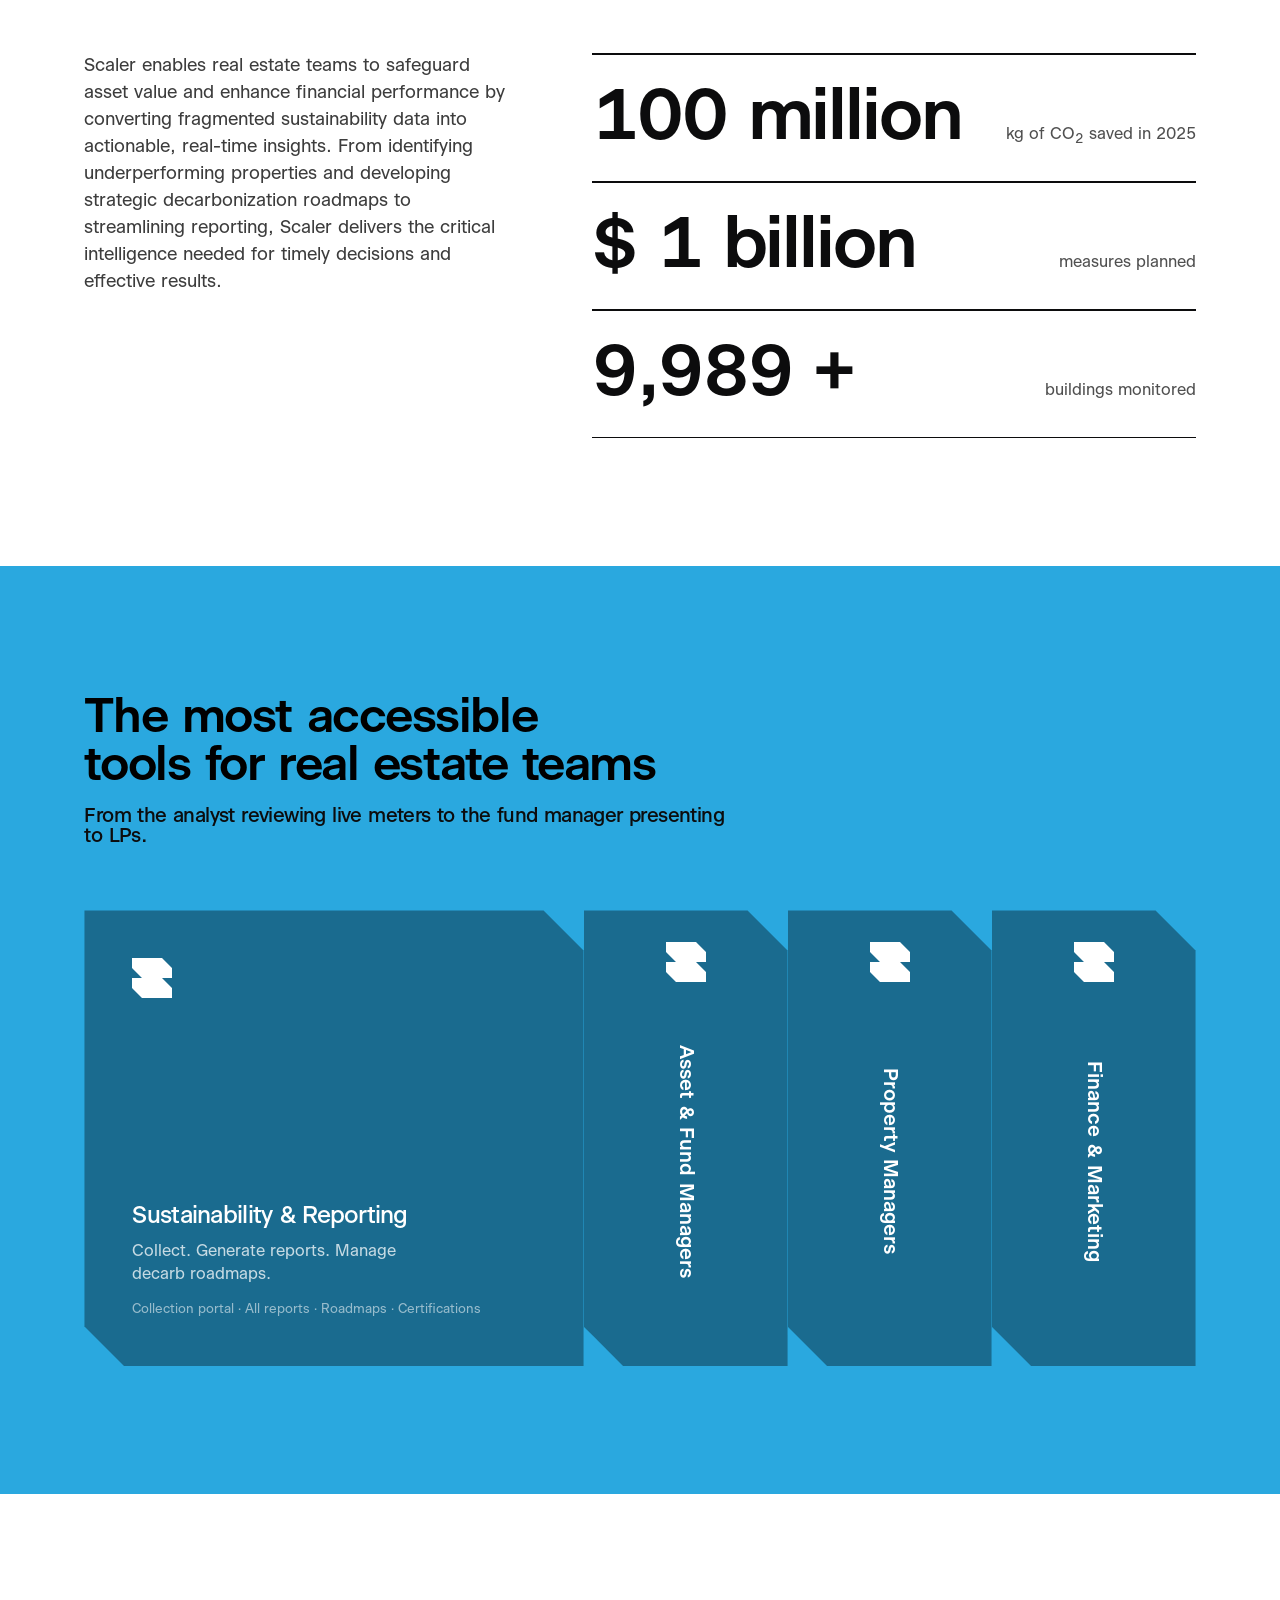
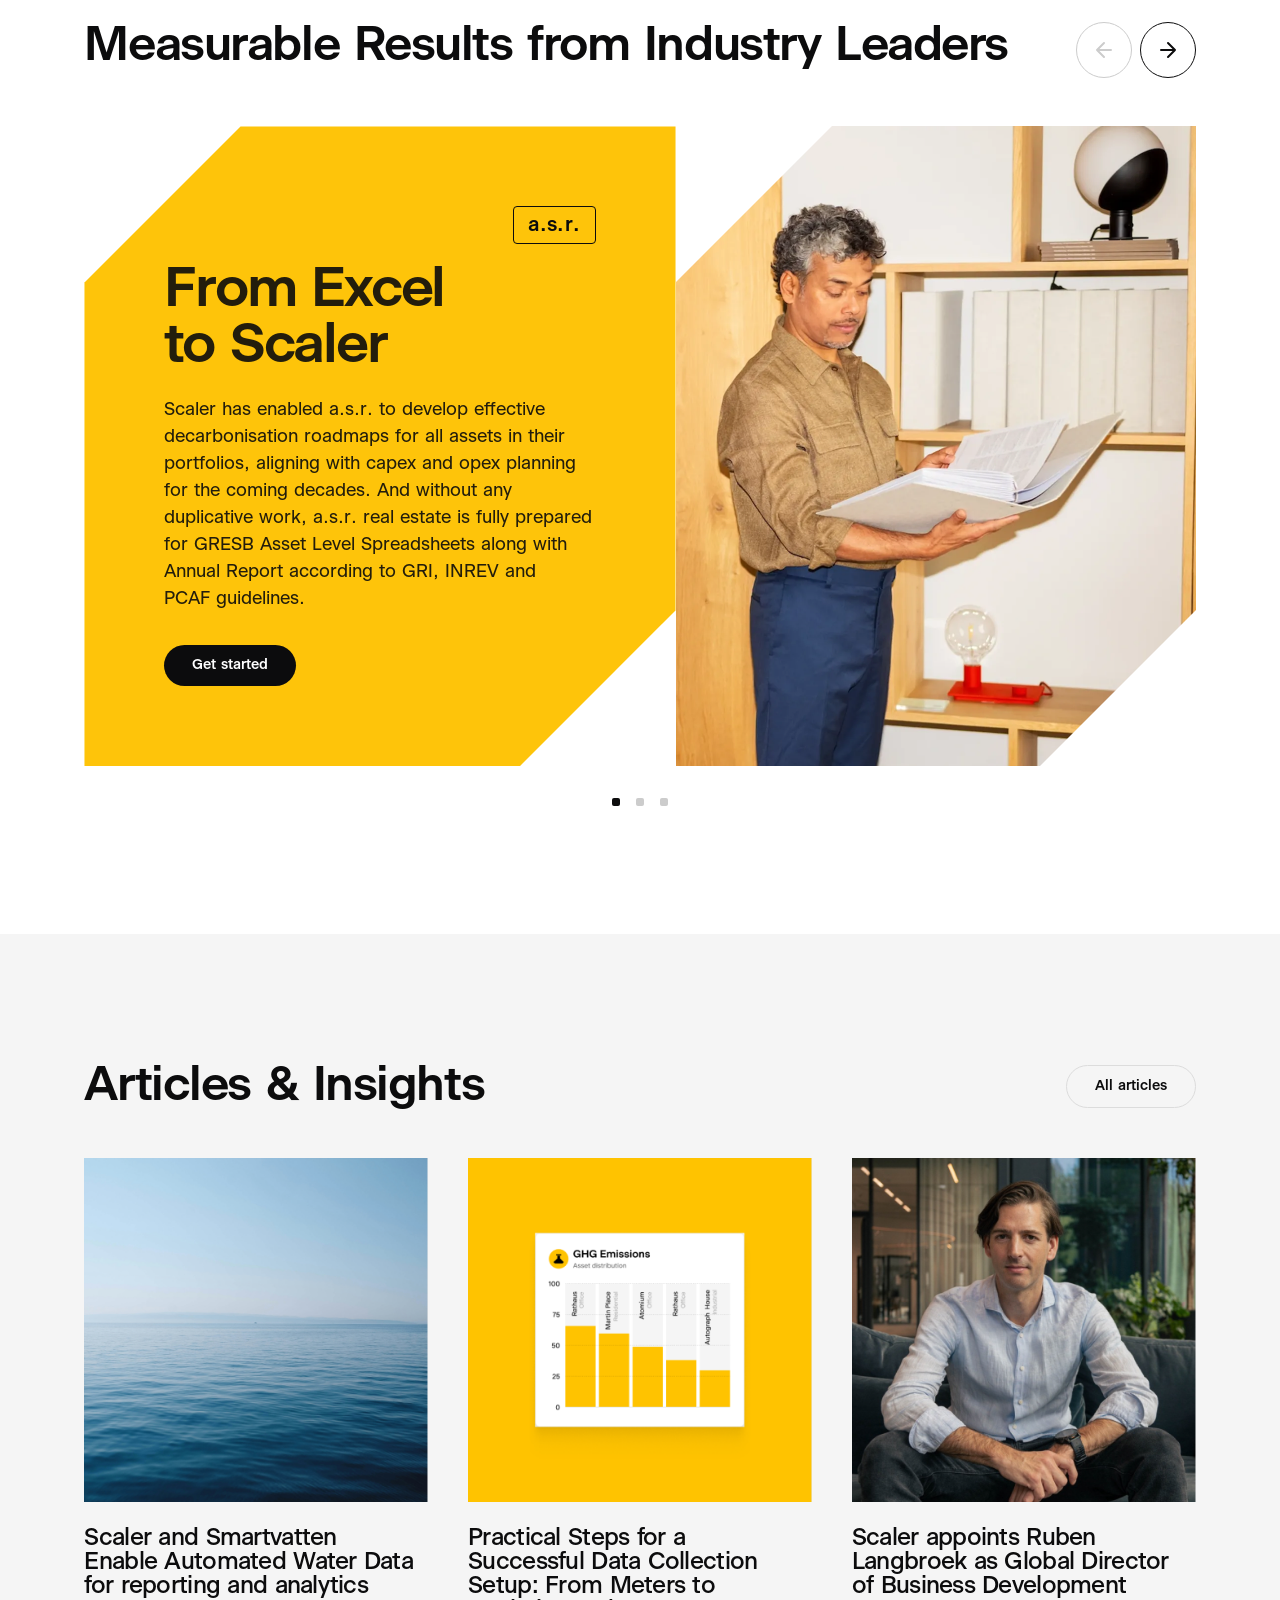
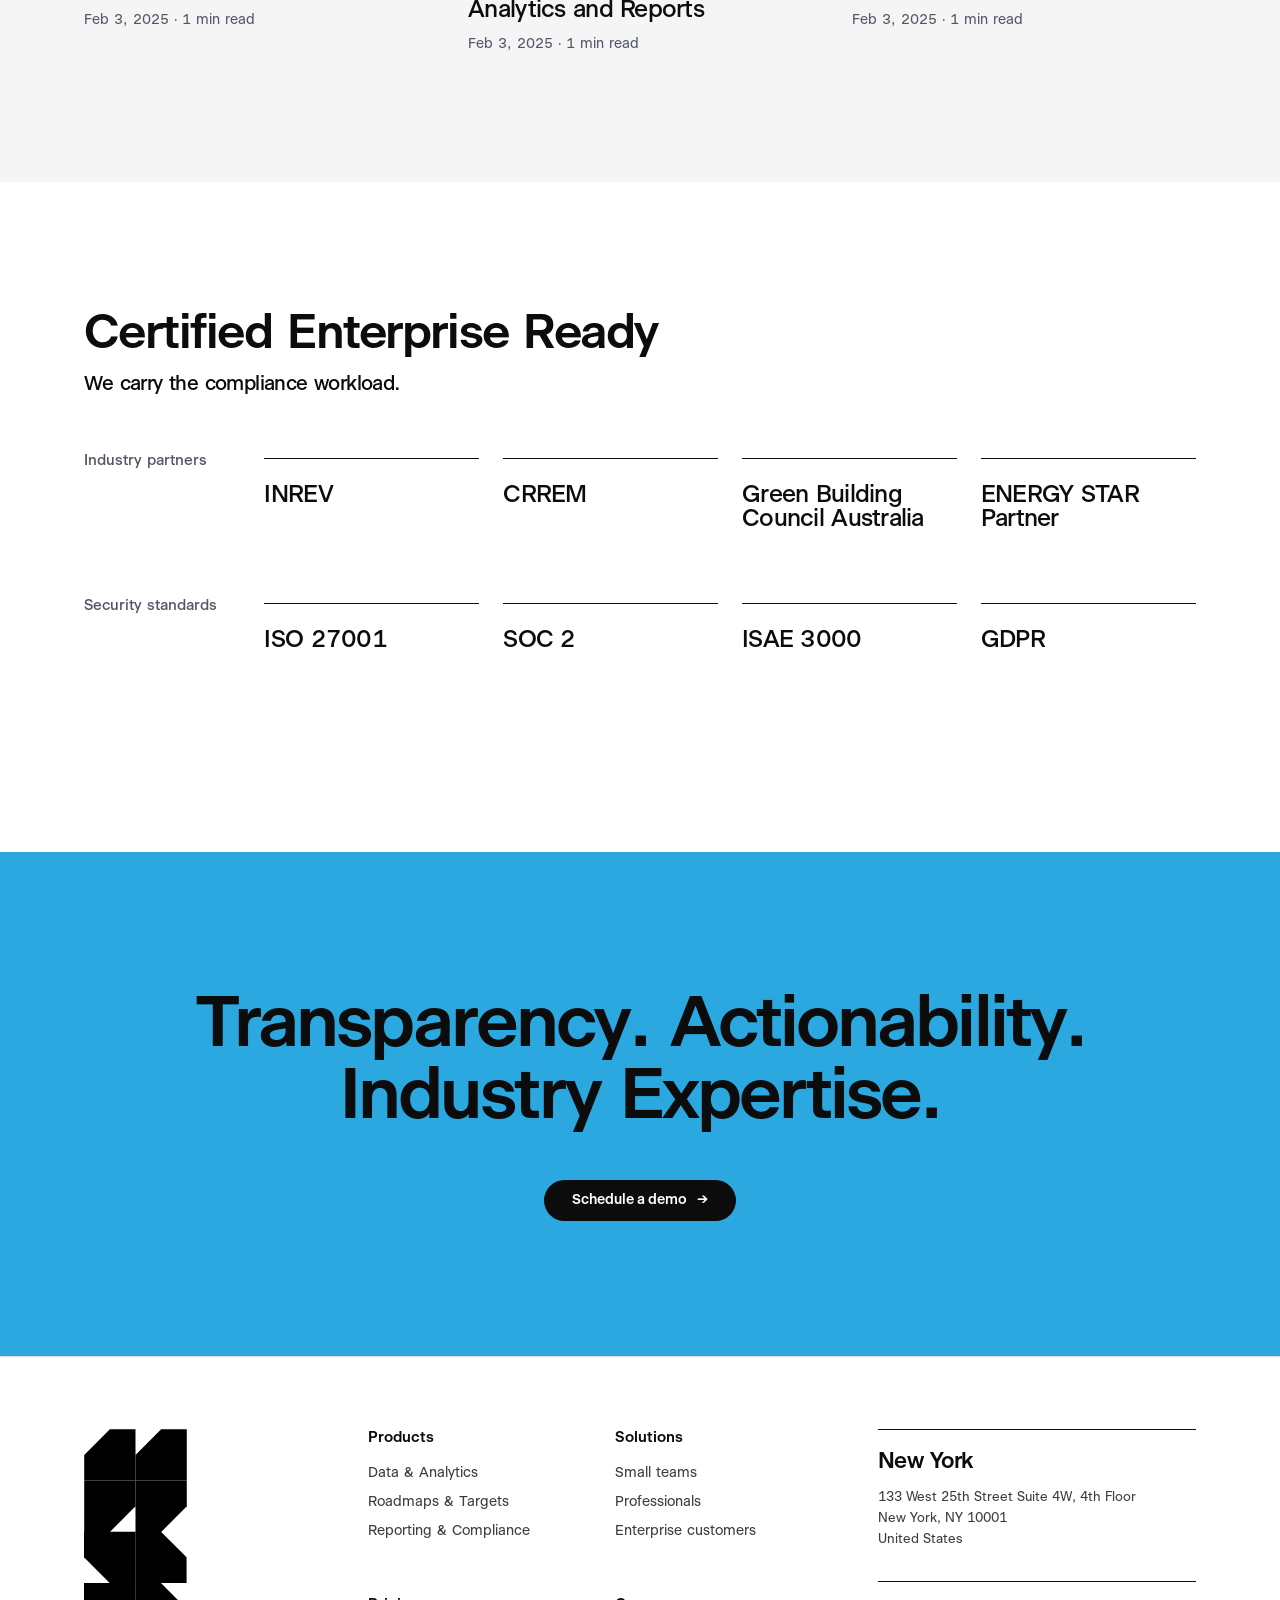
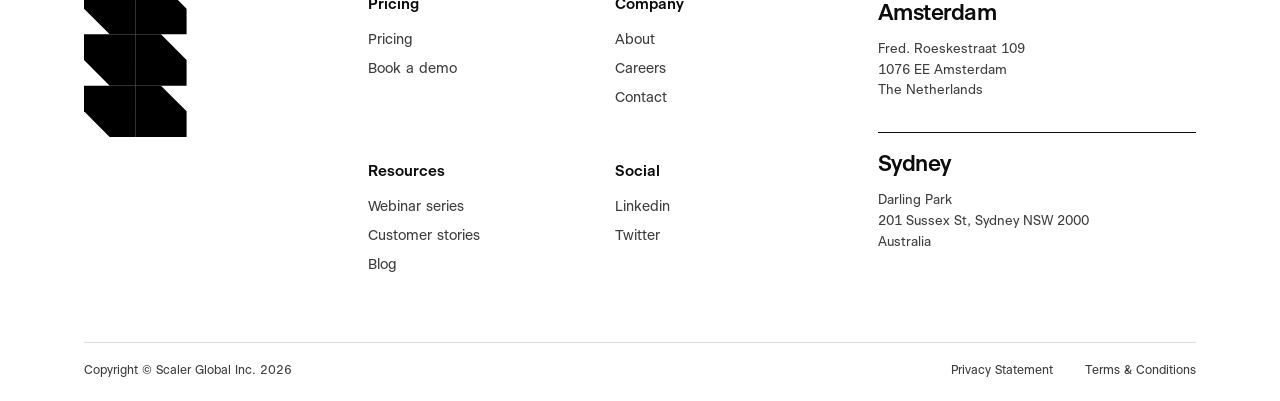
==== commit dbca5dd2: "Full site rebrand: typography, layout, and design system consistency across all pages - Unified typo" ====
--- a/index.html
+++ b/index.html
@@ -5,6 +5,7 @@
 <meta name="viewport" content="width=device-width, initial-scale=1">
 <title>Scaler Global — Protect value. Drive performance. Stay ahead.</title>
 <link rel="stylesheet" href="colors_and_type.css">
+<link rel="stylesheet" href="scaler-site.css">
 <style>
   :root {
     --font-display: "Beausite Classic", "Inter", "Helvetica Neue", Helvetica, Arial, sans-serif;
@@ -46,6 +47,8 @@
   }
   a { color: inherit; text-decoration: none; }
   img { display: block; }
+  h2 { font-size: 48px; font-weight: 600; letter-spacing: -1.44px; line-height: 1; color: var(--ink); }
+  h3 { font-size: 24px; font-weight: 500; letter-spacing: -0.72px; line-height: 1; color: var(--ink); }
 
   /* Colour thread: a water-blue block marker leads every eyebrow */
   .eyebrow { font-size: 15px; font-weight: var(--weight-semibold); letter-spacing: 0.01em; color: var(--ink); display: flex; align-items: center; gap: 10px; }
@@ -116,93 +119,44 @@
 
   /* ══ Hero ══ */
   .hero {
-    min-height: 100vh;
-    background: var(--bg);
-    display: grid; grid-template-columns: minmax(0, 1fr) minmax(0, 1fr);
-    gap: 64px; align-items: center;
-    padding: 140px var(--margin) 96px;
+    background: var(--accent);
+    padding: 140px 48px 0;
     overflow: hidden;
   }
-  .hero h1 { font-size: clamp(44px, 5.4vw, 88px); font-weight: var(--weight-bold); letter-spacing: var(--track-display); line-height: 1.04; color: var(--ink); }
-  /* staggered line reveal — each line is its own fadeUp, never wraps */
-  .hero h1 { font-size: clamp(38px, 4.5vw, 72px); }
-  .hero h1 .line { display: block; white-space: nowrap; opacity: 0; transform: translateY(20px); animation: fadeUp var(--t-default) var(--ease-out) forwards; }
+  .hero-top {
+    display: grid; grid-template-columns: 1.4fr 1fr;
+    gap: 88px; align-items: flex-end;
+    max-width: 1440px; margin: 0 auto; padding: 0 80px;
+  }
+  .hero h1 { font-size: 72px; font-weight: 600; letter-spacing: -2.88px; line-height: 1; color: #000; padding-bottom: 48px; }
+  .hero h1 .line { display: block; opacity: 0; transform: translateY(20px); animation: fadeUp var(--t-default) var(--ease-out) forwards; }
   .hero h1 .line:nth-child(1) { animation-delay: .15s; }
   .hero h1 .line:nth-child(2) { animation-delay: .3s; }
   .hero h1 .line:nth-child(3) { animation-delay: .45s; }
-  .hero .lede { margin-top: 32px; max-width: 48ch; font-size: var(--size-p-lg); line-height: var(--lh-paragraph); color: var(--ink-2); }
-  .hero .cta { margin-top: 44px; display: flex; gap: 16px; align-items: center; }
+  .hero-side { max-width: 440px; }
+  p.lede { font-size: 20px !important; font-weight: 500 !important; line-height: 1 !important; letter-spacing: -0.6px !important; color: #000 !important; }
+  .hero-side .cta { margin-top: 20px; }
   .fade-up { opacity: 0; transform: translateY(20px); animation: fadeUp var(--t-default) var(--ease-out) forwards; }
 
-  /* ══ Hero scene — faithful port of example-data-flow.html ══ */
-  .scene-wrap { width: 100%; max-width: 700px; justify-self: end; }
-  .scene { position: relative; width: 700px; height: 400px; transform-origin: top left; }
-  .scene svg.connectors { position: absolute; inset: 0; width: 100%; height: 100%; pointer-events: none; }
-  .connectors .guide { fill: none; stroke: var(--grey-line); stroke-width: 2; stroke-linecap: round; stroke-linejoin: round; }
-  .connectors .packet { fill: none; stroke-width: 3; stroke-linecap: round; stroke-linejoin: round; opacity: 0; }
-
-  .source-card {
-    position: absolute; width: 184px; height: 100px;
-    background: var(--white); border-radius: 11px; padding: 16px;
-    box-shadow: var(--shadow-card);
-    display: flex; flex-direction: column; justify-content: space-between;
-    opacity: 0; transform: translateY(20px);
-    transition: transform var(--t-fast) var(--ease-in-out), box-shadow var(--t-fast) var(--ease-in-out);
-  }
-  .source-card:hover { transform: translateY(-4px); box-shadow: var(--shadow-hover); }
-  .source-card .icon { width: 24px; height: 24px; color: var(--ink); }
-  .source-card .label { font-size: 15px; font-weight: 600; letter-spacing: -0.3px; line-height: 1.1; color: var(--ink); }
-  .source-card .value { font-size: 12px; color: var(--ink-3); margin-top: 2px; }
-  .card-elec  { top: 30px;  left: 24px; }
-  .card-gas   { top: 150px; left: 24px; }
-  .card-water { top: 270px; left: 24px; }
-
-  .hub {
-    position: absolute; left: 440px; top: 140px; width: 220px; height: 120px;
-    background: var(--white); border-radius: 11px; padding: 18px 20px;
-    box-shadow: var(--shadow-card);
-    display: flex; flex-direction: column; justify-content: center; align-items: flex-start;
-    opacity: 0; transform: scale(0);
-  }
-  .hub .hub-eyebrow { font-size: 10px; font-weight: 600; letter-spacing: 0.14em; text-transform: uppercase; color: var(--ink-3); margin-bottom: 6px; }
-  .hub .figure { display: flex; align-items: baseline; gap: 6px; }
-  .hub .figure .number { font-size: 36px; font-weight: 600; letter-spacing: -0.02em; line-height: 1; color: var(--ink); }
-  .hub .figure .unit { font-size: 13px; font-weight: 500; color: var(--ink-2); }
-  .hub .delta { font-size: 12px; color: var(--ink-3); margin-top: 8px; }
-
-  /* choreography — matches the source file exactly */
-  .play .card-elec  { animation: fadeUp var(--t-default) var(--ease-out) 0.0s forwards; }
-  .play .card-gas   { animation: fadeUp var(--t-default) var(--ease-out) 0.2s forwards; }
-  .play .card-water { animation: fadeUp var(--t-default) var(--ease-out) 0.4s forwards; }
-  .play .hub        { animation: popIn 600ms var(--spring-pop) 0.7s forwards; }
-  .play .guide-elec, .play .guide-gas, .play .guide-water { animation: pathDraw 800ms var(--ease-in-out) 1.1s forwards; }
-  .play .packet-elec, .play .packet-gas, .play .packet-water {
-    animation: packetIntro 0.3s linear 1.9s forwards, packetFlow 2s linear 1.9s infinite;
-  }
-  .play .hub-badge { animation: popIn 600ms var(--spring-pop) 3.4s forwards; }
-
-  /* hub confirmation badge — fires once the count has settled */
-  .hub-badge {
-    position: absolute; left: 440px; top: 272px;
-    display: inline-flex; align-items: center; gap: 6px;
-    padding: 5px 10px; border-radius: 9999px;
-    background: rgba(86,197,90,0.12); color: #2E8A32;
-    font-size: 11px; font-weight: 600; letter-spacing: 0.02em;
-    opacity: 0; transform: scale(0); transform-origin: top left;
-  }
-  .hub-badge .dot { width: 6px; height: 6px; border-radius: 50%; background: var(--esg-green); }
-
-  /* lane focus — hovering a source dims the other lanes (filter, so it
-     doesn't fight the opacity keyframes) */
-  .scene .guide, .scene .packet, .scene .source-card { transition: filter var(--t-fast) var(--ease-out); }
-  .scene:has(.card-elec:hover) :is(.guide-gas, .packet-gas, .card-gas, .guide-water, .packet-water, .card-water),
-  .scene:has(.card-gas:hover) :is(.guide-elec, .packet-elec, .card-elec, .guide-water, .packet-water, .card-water),
-  .scene:has(.card-water:hover) :is(.guide-elec, .packet-elec, .card-elec, .guide-gas, .packet-gas, .card-gas) {
-    filter: grayscale(1) opacity(.3);
+  /* ══ Hero illustration ══ */
+  .hero-illustration {
+    max-width: 1344px; margin: 88px auto 0;
+    padding: 0 48px;
+    position: relative;
+  }
+  .hero-illustration::before {
+    content: ''; position: absolute;
+    top: 48px; left: 0; right: 0; bottom: 96px;
+    background-image: url("data:image/svg+xml,%3Csvg width='1345' height='528' viewBox='0 0 1345 528' fill='none' xmlns='http://www.w3.org/2000/svg'%3E%3Crect width='1344' height='528' fill='%232286B2'/%3E%3Cpath d='M0 160L0 0L160 0L0 160Z' fill='%232AA8DF'/%3E%3Cpath d='M1344.25 368L1344.25 528L1184.25 528L1344.25 368Z' fill='%232AA8DF'/%3E%3C/svg%3E");
+    background-size: 100% 100%;
+  }
+  .hero-illustration img {
+    max-width: 1030px; width: 100%; height: auto; display: block;
+    position: relative; margin: 0 auto;
   }
 
   /* ══ Sections ══ */
-  section { padding: 112px var(--margin); }
+  section { padding: 128px var(--margin); }
   .light { background: var(--bg); }
   .dark { background: var(--color-full-black); color: var(--white); }
   /* tokens css hardcodes black headings / grey paragraphs — dark surfaces inherit instead */
@@ -219,91 +173,143 @@
   section.dark h2, section.dark h3, section.dark .n { color: var(--white); }
   .section-head { margin-bottom: 64px; }
   .section-head .eyebrow { margin-bottom: 20px; }
-  .section-head h2 { font-size: clamp(32px, 4vw, 60px); font-weight: var(--weight-bold); letter-spacing: var(--track-display); line-height: 1.08; max-width: 20ch; color: var(--ink); }
-  .section-head .sub { margin-top: 18px; font-size: var(--size-p-lg); line-height: var(--lh-paragraph); color: var(--ink-3); max-width: 52ch; }
-
-  /* ══ Clients — brutalist typographic index on black ══ */
-  .clients { background: var(--color-full-black); color: var(--white); padding: 112px var(--margin); }
-  .clients .eyebrow { color: rgba(255,255,255,.55); margin-bottom: 24px; }
-  .clients .statement { font-size: clamp(32px, 4vw, 60px); font-weight: var(--weight-bold); letter-spacing: var(--track-display); line-height: 1.08; color: var(--white); max-width: 20ch; margin-bottom: 72px; }
-  .client-index { display: grid; grid-template-columns: repeat(3, 1fr); column-gap: 48px; border-top: 1px solid rgba(255,255,255,.18); }
+  .section-head h2 { font-size: 48px; font-weight: 600; letter-spacing: -1.44px; line-height: 1; max-width: 20ch; color: var(--ink); }
+  .section-head .sub { margin-top: 16px; font-size: 20px; font-weight: 500; letter-spacing: -0.6px; line-height: 1; color: var(--ink); max-width: 52ch; }
+
+  /* ══ Clients — typographic index on white ══ */
+  .clients { background: var(--white); color: var(--ink); padding: 128px var(--margin); }
+  .clients .statement { font-size: 48px; font-weight: 600; letter-spacing: -1.44px; line-height: 1; color: var(--ink); margin-bottom: 80px; }
+  .client-index { display: grid; grid-template-columns: repeat(4, 1fr); gap: 0 24px; }
   .client-name {
-    padding: 26px 0; border-bottom: 1px solid rgba(255,255,255,.18);
-    font-size: clamp(20px, 1.8vw, 28px); font-weight: var(--weight-medium);
-    letter-spacing: -0.02em; color: var(--white);
+    padding: 24px 0 0; border-top: 1px solid var(--ink);
+    font-size: 24px; font-weight: 500;
+    letter-spacing: -0.72px; line-height: 1; color: var(--ink); opacity: 0.9;
+    margin-bottom: 24px;
     opacity: 0; transform: translateY(20px);
-    transition: color var(--t-fast) var(--ease-out);
-  }
-  .client-index.in .client-name { animation: fadeUp var(--t-default) var(--ease-out) forwards; animation-delay: calc(var(--i) * 80ms); }
+  }
+  .client-index.in .client-name { animation: fadeUp var(--t-default) var(--ease-out) forwards; animation-delay: calc(var(--i) * 60ms); }
+  .client-name { transition: color var(--t-fast) var(--ease-out); }
   .client-name:hover { color: var(--accent); }
 
-  /* ══ Our approach — Figma anatomy: full-height left rule with an
-     accent tick, disc bullets, separator, 100px product mini-card ══ */
-  .approach-cols { display: grid; grid-template-columns: repeat(3, 1fr); gap: clamp(40px, 5vw, 72px); }
-  .acol { position: relative; padding-left: 24px; }
-  .acol::before { content: ''; position: absolute; left: 0; top: 0; bottom: 0; width: 1px; background: var(--color-background-grey); }
-  .acol::after { content: ''; position: absolute; left: 0; top: 0; width: 2px; height: 24px; background: var(--accent); }
-  .acol .a-eyebrow { font-size: 16px; font-weight: var(--weight-medium); line-height: 1.4; color: #1878A8; margin-bottom: 16px; }
-  .acol h3 { font-size: 24px; font-weight: var(--weight-semibold); letter-spacing: -0.48px; line-height: 1.15; color: var(--ink); opacity: .9; }
-  .acol ul { list-style: disc; margin-top: 16px; padding-left: 24px; opacity: .9; }
-  .acol li { font-size: 16px; line-height: 1.5; color: var(--ink); margin-bottom: 4px; }
-  .acol .result { margin-top: 16px; font-size: 16px; font-weight: var(--weight-medium); line-height: 1.4; color: var(--ink); opacity: .9; }
-
-  .mini-card {
-    margin-top: 32px; background: var(--white); border-radius: 11px;
-    height: 100px; padding: 12px 16px;
-    box-shadow: var(--shadow-card);
-    display: flex; flex-direction: column; justify-content: space-between;
-    opacity: 0; transform: translateY(20px);
-  }
-  /* PATT-01: cards enter with the loose 200ms stagger */
-  .approach-cols.in .acol:nth-child(1) .mini-card { animation: fadeUp var(--t-default) var(--ease-out) .1s forwards; }
-  .approach-cols.in .acol:nth-child(2) .mini-card { animation: fadeUp var(--t-default) var(--ease-out) .3s forwards; }
-  .approach-cols.in .acol:nth-child(3) .mini-card { animation: fadeUp var(--t-default) var(--ease-out) .5s forwards; }
-  .mc-head { display: flex; align-items: center; gap: 8px; font-size: 15.8px; font-weight: var(--weight-semibold); letter-spacing: -0.47px; color: var(--ink); }
-  .mc-head svg { width: 16px; height: 16px; flex-shrink: 0; }
-
-  /* 01 — a question arrives for the AI engine: user bubble pops in
-     (PRIM-03 popIn; AI-attached moments get the spring) */
-  .mc-bubble {
-    align-self: flex-end;
-    background: #EAE8FF; border-radius: 8px 8px 0 8px;
-    padding: 8px 8px 5px; font-size: 12px; color: var(--ink); text-align: right;
+  /* ══ Approach — accordion + visual (solutions pattern) ══ */
+  @keyframes fadeInX { to { opacity: 1; transform: translateX(0); } }
+  .rep-grid { display: grid; grid-template-columns: 1fr 1.25fr; gap: clamp(40px, 5vw, 88px); align-items: center; }
+  .acc-block {
+    background: #FEC40A;
+    clip-path: polygon(0 0, calc(100% - 40px) 0, 100% 40px, 100% 100%, 40px 100%, 0 calc(100% - 40px));
+    padding: 44px 48px; cursor: pointer;
+    opacity: 0; transform: translateX(-12px);
+  }
+  .rep-grid.in .acc-block { animation: fadeInX 500ms var(--ease-out-cubic) forwards; animation-delay: calc(var(--i) * 150ms); }
+  .acc-head { display: flex; gap: 16px; align-items: flex-start; }
+  .acc-num {
+    width: 40px; height: 40px; border: 1.5px solid var(--ink); border-radius: 50%;
+    display: flex; align-items: center; justify-content: center;
+    font-size: 16px; font-weight: var(--weight-semibold); flex-shrink: 0;
+    transition: background var(--t-base) var(--ease-out), color var(--t-base) var(--ease-out);
+  }
+  .acc-block.open .acc-num { background: var(--ink); color: #FEC40A; border-color: var(--ink); }
+  .acc-title { font-size: 24px; font-weight: 500; letter-spacing: -0.72px; line-height: 1; color: var(--ink); padding-top: 6px; }
+  .acc-body { max-height: 0; overflow: hidden; transition: max-height var(--t-default) var(--ease-in-out); }
+  .acc-body p { margin: 12px 0 4px 56px; font-size: 16px; line-height: 1.45; color: var(--ink); opacity: 0; transform: translateX(-8px); transition: opacity var(--t-base) var(--ease-out) .15s, transform var(--t-base) var(--ease-out) .15s; }
+  .acc-body .acc-sub { font-weight: var(--weight-semibold); margin-top: 20px; }
+  .acc-block.open .acc-body p { opacity: 1; transform: none; }
+  .acc-block.open .acc-body { max-height: 320px; }
+
+  .flow { position: relative; }
+  .viz-state { display: none; }
+  .viz-state.active { display: block; animation: fadeUp 400ms var(--ease-out); }
+
+  /* ── viz 1: AI Engine ── */
+  .ai-viz-card {
+    background: var(--white); border-radius: 12px; padding: 24px;
+    box-shadow: var(--shadow-card); max-width: 420px; margin: 0 auto;
+  }
+  .ai-viz-head { display: flex; align-items: center; gap: 10px; font-size: 16px; font-weight: var(--weight-semibold); color: var(--ink); margin-bottom: 20px; }
+  .ai-viz-head svg { width: 24px; height: 24px; }
+  .ai-viz-rows { display: flex; flex-direction: column; gap: 12px; }
+  .ai-row { display: flex; justify-content: space-between; align-items: center; padding: 10px 12px; background: var(--bg); border-radius: 8px; font-size: 13px; color: var(--ink); opacity: 0; transform: translateX(-12px); }
+  .ai-tag { padding: 3px 10px; border-radius: 9999px; font-size: 11px; font-weight: var(--weight-semibold); }
+  .ai-tag.flagged { background: rgba(226,55,4,.12); color: #E23704; }
+  .ai-tag.resolved { background: rgba(86,197,90,.15); color: #037E50; }
+  .ai-viz-bubble {
+    margin-top: 16px; align-self: flex-end; text-align: right;
+    background: #EAE8FF; border-radius: 8px 8px 0 8px; padding: 10px 14px;
+    font-size: 13px; color: var(--ink); width: fit-content; margin-left: auto;
     opacity: 0; transform: scale(0); transform-origin: bottom right;
   }
-  .approach-cols.in .mc-bubble { animation: popIn 500ms var(--spring-pop) 1.2s forwards; }
-
-  /* 02 — coverage metric: count-up and bar fill run as parallel tracks
-     (PRIM-07 countUp + PRIM-04 scaleXGrow, both --t-deliberate) */
-  .mc-bottom { width: 100%; }
-  .mc-metric { display: flex; align-items: center; gap: 4px; width: 100%; }
-  .mc-val { font-size: 24px; font-weight: var(--weight-semibold); letter-spacing: -0.48px; line-height: 1; color: var(--ink); }
-  .mc-lbl { font-size: 12px; color: var(--ink); flex: 1; }
-  .mc-count { font-size: 10.5px; font-weight: var(--weight-semibold); color: var(--accent); letter-spacing: -0.1px; }
-  .mc-track { height: 2.6px; width: 100%; background: rgba(42,168,223,.25); margin-top: 6px; }
-  .mc-fill { height: 100%; background: var(--accent); transform: scaleX(0); transform-origin: left; }
-  .approach-cols.in .mc-fill { animation: scaleXGrow var(--t-deliberate) var(--ease-out-expo) 1s forwards; }
-
-  /* 03 — report rows slide in (PRIM-02 fadeInX, 100ms stagger), numbers
-     count up as they land, then a status pill confirms (popIn) */
-  @keyframes fadeInX { to { opacity: 1; transform: translateX(0); } }
-  .mc-rows { display: flex; flex-direction: column; }
-  .mc-row { display: flex; align-items: center; gap: 4px; font-size: 12px; line-height: 13.4px; color: var(--ink); padding: 1px 0; opacity: 0; transform: translateX(-12px); }
-  .mc-row b { font-weight: var(--weight-bold); min-width: 14px; }
-  .mc-row::before { content: ''; width: 6px; height: 6px; border-radius: 50%; background: var(--accent); flex-shrink: 0; margin-right: 2px; }
-  .approach-cols.in .mc-row:nth-child(1) { animation: fadeInX 500ms var(--ease-out-cubic) .7s forwards; }
-  .approach-cols.in .mc-row:nth-child(2) { animation: fadeInX 500ms var(--ease-out-cubic) .8s forwards; }
-  .approach-cols.in .mc-row:nth-child(3) { animation: fadeInX 500ms var(--ease-out-cubic) .9s forwards; }
-  .mc-status {
-    margin-left: auto;
-    display: inline-flex; align-items: center; gap: 5px;
-    padding: 3px 8px; border-radius: 9999px;
-    background: rgba(86,197,90,.15); color: #037E50;
-    font-size: 10.5px; font-weight: var(--weight-semibold);
-    opacity: 0; transform: scale(0); transform-origin: center;
-  }
-  .mc-status .pulse { width: 5px; height: 5px; border-radius: 50%; background: var(--esg-green); }
-  .approach-cols.in .mc-status { animation: popIn 500ms var(--spring-pop) 1.5s forwards; }
+  #approachFlow.go .viz-state[data-mode="1"].active .ai-row:nth-child(1) { animation: fadeInX 500ms var(--ease-out-cubic) .1s forwards; }
+  #approachFlow.go .viz-state[data-mode="1"].active .ai-row:nth-child(2) { animation: fadeInX 500ms var(--ease-out-cubic) .2s forwards; }
+  #approachFlow.go .viz-state[data-mode="1"].active .ai-row:nth-child(3) { animation: fadeInX 500ms var(--ease-out-cubic) .3s forwards; }
+  #approachFlow.go .viz-state[data-mode="1"].active .ai-row:nth-child(4) { animation: fadeInX 500ms var(--ease-out-cubic) .4s forwards; }
+  #approachFlow.go .viz-state[data-mode="1"].active .ai-viz-bubble { animation: popIn 500ms var(--spring-pop) .7s forwards; }
+
+  /* ── viz 2: Data Collection ── */
+  .dc-viz { display: grid; grid-template-columns: 140px 100px 1fr; gap: 0; align-items: center; }
+  .dc-steps { display: flex; flex-direction: column; gap: 16px; }
+  .dc-step {
+    background: var(--white); border-radius: 12px; padding: 24px 28px;
+    box-shadow: var(--shadow-card); display: flex; flex-direction: column; align-items: flex-start; gap: 12px;
+    font-size: 14px; font-weight: var(--weight-semibold); color: var(--ink);
+    opacity: 0; transform: translateY(12px);
+  }
+  .dc-connectors { width: 100%; height: 100%; min-height: 420px; }
+  .dc-guide { fill: none; stroke: #D7DAE0; stroke-width: 2; stroke-linecap: round; stroke-linejoin: round; }
+  .dc-packet { fill: none; stroke-width: 3; stroke-linecap: round; stroke-linejoin: round; opacity: 0; }
+  #approachFlow.go .viz-state[data-mode="2"].active .dc-guide { stroke-dasharray: 500; stroke-dashoffset: 500; animation: pathDraw 800ms var(--ease-in-out) .5s forwards; }
+  #approachFlow.go .viz-state[data-mode="2"].active .dc-packet { animation: packetIntro .3s linear 1.3s forwards, packetFlow 2.5s linear 1.3s infinite; }
+  .dc-table {
+    background: var(--white); border-radius: 12px; box-shadow: var(--shadow-card);
+    overflow: hidden; opacity: 0; transform: translateX(12px);
+  }
+  .dc-table-head { padding: 16px 20px; font-size: 15px; font-weight: var(--weight-semibold); color: var(--ink); border-bottom: 1px solid #EDEEF1; }
+  .dc-table-row {
+    display: flex; align-items: center; gap: 12px; padding: 12px 20px;
+    border-bottom: 1px solid #F5F5F5; font-size: 13px; color: var(--ink);
+  }
+  .dc-table-row:last-child { border-bottom: none; }
+  .dc-name { flex: 1; }
+  .dc-name small { display: block; font-size: 11px; color: var(--ink-3); margin-top: 2px; }
+  .dc-val { font-weight: var(--weight-semibold); white-space: nowrap; }
+  .dc-badge {
+    padding: 3px 10px; border-radius: 9999px; font-size: 11px; font-weight: var(--weight-semibold);
+    background: #2AA8DF; color: var(--white); white-space: nowrap;
+  }
+  #approachFlow.go .viz-state[data-mode="2"].active .dc-step:nth-child(1) { animation: fadeUp 500ms var(--ease-out-cubic) .1s forwards; }
+  #approachFlow.go .viz-state[data-mode="2"].active .dc-step:nth-child(2) { animation: fadeUp 500ms var(--ease-out-cubic) .25s forwards; }
+  #approachFlow.go .viz-state[data-mode="2"].active .dc-step:nth-child(3) { animation: fadeUp 500ms var(--ease-out-cubic) .4s forwards; }
+  #approachFlow.go .viz-state[data-mode="2"].active .dc-table { animation: fadeInX 600ms var(--ease-out-cubic) .3s forwards; }
+
+  /* ── viz 3: Plan & Report ── */
+  .rpt-card { max-width: 480px; margin: 0 auto; }
+  .rpt-a { opacity: 0; transform: translateY(12px); }
+  #approachFlow.go .viz-state[data-mode="3"].active .rpt-a:nth-child(1) { animation: fadeUp var(--t-default) var(--ease-out) 0s forwards; }
+  #approachFlow.go .viz-state[data-mode="3"].active .rpt-a:nth-child(2) { animation: fadeUp var(--t-default) var(--ease-out) .1s forwards; }
+  #approachFlow.go .viz-state[data-mode="3"].active .rpt-a:nth-child(3) { animation: fadeUp var(--t-default) var(--ease-out) .2s forwards; }
+  #approachFlow.go .viz-state[data-mode="3"].active .rc-btn.rpt-a { animation: fadeUp var(--t-default) var(--ease-out) .8s forwards; }
+  .rpt-frameworks { margin-top: 16px; display: flex; flex-direction: column; gap: 14px; }
+  .rpt-fw { display: flex; align-items: center; gap: 12px; opacity: 0; transform: translateX(-12px); }
+  .rpt-fw-name { font-size: 13px; font-weight: var(--weight-semibold); color: var(--ink); min-width: 48px; }
+  .rpt-fw-bar { flex: 1; height: 8px; background: #EDEEF1; border-radius: 4px; overflow: hidden; }
+  .rpt-fw-bar i { display: block; height: 100%; background: var(--esg-green); border-radius: 4px; transform: scaleX(0); transform-origin: left; }
+  .rpt-fw-val { font-size: 14px; font-weight: var(--weight-semibold); color: var(--ink); min-width: 36px; text-align: right; }
+  #approachFlow.go .viz-state[data-mode="3"].active .rpt-fw:nth-child(1) { animation: fadeInX 500ms var(--ease-out-cubic) .3s forwards; }
+  #approachFlow.go .viz-state[data-mode="3"].active .rpt-fw:nth-child(2) { animation: fadeInX 500ms var(--ease-out-cubic) .4s forwards; }
+  #approachFlow.go .viz-state[data-mode="3"].active .rpt-fw:nth-child(3) { animation: fadeInX 500ms var(--ease-out-cubic) .5s forwards; }
+  #approachFlow.go .viz-state[data-mode="3"].active .rpt-fw:nth-child(4) { animation: fadeInX 500ms var(--ease-out-cubic) .6s forwards; }
+  #approachFlow.go .viz-state[data-mode="3"].active .rpt-fw-bar i { animation: scaleXGrow 1s var(--ease-out-expo) .7s forwards; }
+
+  /* ══ From Complexity to Clarity ══ */
+  .clarity-row { display: grid; grid-template-columns: 1fr 1.4fr; gap: clamp(48px, 6vw, 96px); align-items: start; }
+  .clarity-body { font-size: 18px; font-weight: 400; line-height: 1.5; color: var(--ink-2); max-width: 46ch; }
+  .clarity-stats { display: flex; flex-direction: column; }
+  .clarity-stat { position: relative; padding: 28px 0; }
+  .clarity-stat .bar { position: absolute; top: 0; left: 0; width: 100%; height: 1.5px; background: var(--ink); }
+  .clarity-stat .bar i { display: none; }
+  .clarity-stat:last-child { border-bottom: 1px solid var(--ink); }
+  .cs-row { display: flex; justify-content: space-between; align-items: baseline; gap: 24px; }
+  .cs-num { font-size: 72px; font-weight: 600; letter-spacing: -2.16px; line-height: 1; color: var(--ink); }
+  .cs-label { font-size: 16px; font-weight: 400; line-height: 1.45; color: var(--ink-2); text-align: right; opacity: 0.9; }
 
   .metric-wrap { display: grid; grid-template-columns: repeat(3, 1fr); gap: 48px; align-items: center; }
   .metric-copy { grid-column: 1 / 3; }
@@ -360,11 +366,49 @@
   /* stats — each stat's segment of the divider draws in above its number */
   .stats { display: grid; grid-template-columns: repeat(3, 1fr); gap: 48px; margin-top: 88px; border-top: 1px solid var(--color-background-grey); }
   .stat { position: relative; padding-top: 56px; }
-  .stat .n { font-size: clamp(36px, 4vw, 64px); font-weight: var(--weight-semibold); letter-spacing: var(--track-display); line-height: 1; color: var(--ink); }
-  .stat .l { margin-top: 14px; color: var(--ink-3); font-size: var(--size-p-md); line-height: var(--lh-paragraph); }
+  .stat .n { font-size: 72px; font-weight: 600; letter-spacing: -2.16px; line-height: 1; color: var(--ink); }
+  .stat .l { margin-top: 14px; color: var(--ink-3); font-size: 16px; font-weight: 400; line-height: 1.45; }
   .stat .bar { position: absolute; top: -1.5px; left: 0; width: 100%; height: 2px; }
   .stat .bar i { display: block; height: 100%; background: var(--ink); transform: scaleX(0); transform-origin: left; }
   .stat.in .bar i { animation: scaleXGrow 1500ms var(--ease-out-expo) .3s forwards; }
+
+  /* ══ Platform block — horizontal accordion on accent blue ══ */
+  .platform-section { background: var(--accent); padding: 128px var(--margin); }
+  .platform-section .section-head { margin-bottom: 64px; }
+  .platform-acc {
+    display: flex; gap: 0; height: 456px;
+    padding: 0;
+  }
+  .plat-item {
+    position: relative; background: #1A6B8F; color: var(--white);
+    clip-path: polygon(0 0, calc(100% - 40px) 0, 100% 40px, 100% 100%, 40px 100%, 0 calc(100% - 40px));
+    cursor: pointer; overflow: hidden;
+    display: flex; flex-direction: column; padding: 0;
+    flex: 0 0 204px;
+    transition: flex 600ms var(--ease-out-cubic);
+  }
+  .plat-item.open { flex: 1 1 0; }
+  .plat-icon {
+    padding: 48px 48px 0;
+    flex-shrink: 0;
+  }
+  .plat-item:not(.open) .plat-icon { padding: 32px 0 0; text-align: center; }
+  .plat-content {
+    padding: 0 48px 48px; margin-top: auto;
+    opacity: 0; pointer-events: none;
+    transition: opacity 300ms var(--ease-out);
+  }
+  .plat-item.open .plat-content { opacity: 1; pointer-events: auto; transition-delay: .25s; }
+  .plat-content h3 { font-size: 24px; font-weight: 500; letter-spacing: -0.72px; color: var(--white); margin-bottom: 12px; }
+  .plat-content p { font-size: 16px; font-weight: 400; line-height: 1.45; color: rgba(255,255,255,.75); margin-bottom: 16px; }
+  .plat-tags { font-size: 13px; color: rgba(255,255,255,.55); }
+  .plat-label {
+    position: absolute; top: 55%; left: 50%;
+    transform: translate(-50%, -50%) rotate(90deg);
+    font-size: 20px; font-weight: var(--weight-semibold); color: var(--white);
+    white-space: nowrap;
+  }
+  .plat-item.open .plat-label { display: none; }
 
   /* ══ Personas ══ */
   .persona-row { display: grid; grid-template-columns: 1fr 2fr; gap: 48px; align-items: baseline; padding: 44px 0; border-top: 1px solid var(--color-background-grey); }
@@ -373,42 +417,51 @@
   .persona-row .what { font-size: clamp(20px, 2.1vw, 30px); font-weight: var(--weight-medium); letter-spacing: -0.02em; line-height: 1.35; max-width: 32ch; color: var(--ink); }
   .persona-row .what em { font-style: normal; font-weight: var(--weight-semibold); }
 
-  /* ══ Quote — display-size spotlight: a statement, not a testimonial ══ */
-  .quote { padding-top: 128px; padding-bottom: 128px; }
-  .quote blockquote {
-    margin-top: 56px;
-    font-size: clamp(32px, 4.2vw, 68px);
-    font-weight: var(--weight-semibold);
-    letter-spacing: var(--track-display);
-    line-height: 1.15;
-    color: var(--ink);
-    max-width: 22ch;
-  }
-  .quote blockquote .qm { color: var(--accent); }
-  .quote blockquote .frag { display: block; opacity: 0; transform: translateY(20px); }
-  .quote blockquote.in .frag:nth-child(1) { animation: fadeUp var(--t-default) var(--ease-out) 0s forwards; }
-  .quote blockquote.in .frag:nth-child(2) { animation: fadeUp var(--t-default) var(--ease-out) .15s forwards; }
-  .quote blockquote.in .frag:nth-child(3) { animation: fadeUp var(--t-default) var(--ease-out) .3s forwards; }
-  .quote .attr { margin-top: 48px; font-size: var(--size-p-md); font-weight: var(--weight-semibold); color: var(--ink); opacity: 0; transform: translateY(20px); }
-  .quote .attr.in { animation: fadeUp var(--t-default) var(--ease-out) .5s both; }
-  .quote .attr span { display: block; margin-top: 4px; color: var(--ink-3); font-weight: var(--weight-regular); font-size: var(--size-p-sm); }
-  .quote .story-link { display: inline-flex; align-items: center; gap: 8px; margin-top: 28px; font-size: 14px; font-weight: var(--weight-semibold); color: var(--ink); opacity: 0; transform: translateY(20px); }
-  .quote .story-link.in { animation: fadeUp var(--t-default) var(--ease-out) .65s both; }
-  .quote .story-link:hover .arr { transform: translateX(3px); }
-
-  /* ══ Compliance — title left, partner/standard groups right ══ */
-  .compliance-grid { display: grid; grid-template-columns: minmax(0, 1fr) minmax(0, 1.15fr); gap: clamp(48px, 6vw, 96px); align-items: start; }
-  .compliance .section-head { margin-bottom: 0; }
-  .compliance .cols { display: flex; flex-direction: column; gap: 44px; }
-  .compliance .k { font-size: 15px; font-weight: var(--weight-medium); color: var(--ink-3); margin-bottom: 20px; }
-  .badges { display: flex; flex-wrap: wrap; gap: 12px; }
-  .badge {
-    border: 1px solid var(--color-background-grey); border-radius: 9999px;
-    padding: 10px 22px; font-size: var(--size-p-sm); font-weight: var(--weight-medium);
-    background: var(--white); color: var(--ink);
-    transition: transform var(--t-fast) var(--ease-out), box-shadow var(--t-fast) var(--ease-out), border-color var(--t-fast) var(--ease-out);
-  }
-  .badge:hover { transform: translateY(-2px); box-shadow: var(--shadow-card); border-color: var(--ink); }
+  /* ══ Testimonial editorial slider ══ */
+  .testi-head { display: flex; justify-content: space-between; align-items: flex-start; margin-bottom: 48px; }
+  .testi-head h2 { max-width: 14ch; }
+  .testi-nav { display: flex; gap: 8px; }
+  .testi-arrow {
+    width: 56px; height: 56px; border-radius: 50%; border: 1.5px solid var(--ink);
+    background: none; cursor: pointer; display: flex; align-items: center; justify-content: center;
+    color: var(--ink); transition: background var(--t-fast) var(--ease-out), color var(--t-fast) var(--ease-out);
+  }
+  .testi-arrow:hover { background: var(--ink); color: var(--white); }
+  .testi-arrow.prev { border-color: #ccc; color: #ccc; }
+  .testi-slider { overflow: hidden; }
+  .testi-slide { display: none; grid-template-columns: 1fr 520px; gap: 0; min-height: 640px; }
+  .testi-slide.active { display: grid; animation: fadeUp 400ms var(--ease-out); }
+  .testi-logo-box { font-size:20px; font-weight:600; letter-spacing:0.02em; color:var(--ink); border:1.5px solid var(--ink); padding:6px 14px; border-radius:4px; display:inline-block; }
+  .testi-card {
+    background: #FEC40A;
+    clip-path: polygon(0 156px, 156px 0, 100% 0, 100% calc(100% - 156px), calc(100% - 156px) 100%, 0 100%);
+    padding: 80px; display: flex; flex-direction: column; justify-content: flex-end; align-items: flex-start;
+  }
+  .testi-logo { margin-bottom: auto; align-self: flex-end; }
+  .testi-card h3 { font-size: 56px; font-weight: 600; letter-spacing: -2.24px; line-height: 1; color: var(--ink); margin-bottom: 24px; opacity: 0.9; }
+  .testi-card p { font-size: 18px; font-weight: 400; line-height: 1.5; color: var(--ink); max-width: 56ch; opacity: 0.9; }
+  .testi-img { overflow: hidden; }
+  .testi-img img { width: 100%; height: 100%; object-fit: cover; display: block; }
+  .testi-dots { display: flex; justify-content: center; gap: 16px; margin-top: 32px; }
+  .testi-dots .dot { width: 8px; height: 8px; border-radius: 2px; background: #ccc; }
+  .testi-dots .dot.active { background: var(--ink); }
+
+  /* ══ Articles & Insights ══ */
+  .articles-head { display: flex; justify-content: space-between; align-items: center; margin-bottom: 48px; }
+  .articles-head h2 { margin: 0; }
+  .articles-grid { display: grid; grid-template-columns: repeat(3, 1fr); gap: 40px; }
+  .article-card { display: block; text-decoration: none; color: var(--ink); }
+  .article-card:hover .article-img img { transform: scale(1.03); }
+  .article-img { overflow: hidden; margin-bottom: 24px; aspect-ratio: 1 / 1; }
+  .article-img img { width: 100%; height: 100%; object-fit: cover; transition: transform var(--t-base) var(--ease-out); }
+  .article-card h3 { font-size: 24px; font-weight: 500; letter-spacing: -0.72px; line-height: 1; color: var(--ink); }
+  .article-meta { margin-top: 12px; font-size: 14px; color: var(--ink-3); }
+
+  /* ══ Compliance — reuses client-index pattern ══ */
+  .cert-group { margin-bottom: 48px; display: grid; grid-template-columns: 180px 1fr; gap: 0; }
+  .cert-group .k { font-size: 15px; font-weight: var(--weight-medium); color: var(--ink-3); align-self: start; margin-top: -6px; }
+  .cert-group .client-index { gap: 0 24px; }
+  .cert-group.in .client-name { opacity: 0; animation: fadeUp var(--t-default) var(--ease-out) forwards; animation-delay: calc(var(--i) * 60ms); }
 
   /* ══ Closing — current-site statement, on water blue, subtle motion ══ */
   .closing {
@@ -417,7 +470,7 @@
     background: var(--accent);
     position: relative; overflow: hidden;
   }
-  .closing h2 { font-size: clamp(36px, 4.6vw, 76px); font-weight: var(--weight-bold); letter-spacing: var(--track-display); line-height: 1.12; color: var(--ink); position: relative; z-index: 1; }
+  .closing h1 { font-size: 72px; font-weight: 600; letter-spacing: -2.88px; line-height: 1; color: var(--ink); position: relative; z-index: 1; }
   .closing .cta { margin-top: 48px; position: relative; z-index: 1; opacity: 0; transform: translateY(20px); }
   /* each statement fades up in sequence once the section is in view */
   .closing .w { display: inline-block; opacity: 0; transform: translateY(20px); }
@@ -472,17 +525,16 @@
     .client-index { grid-template-columns: 1fr; }
     .topbar .selector, .topbar .nav-slash { display: none; }
     .kpi-strip { flex-wrap: wrap; gap: 20px; }
-    .persona-row, .compliance-grid, .f-grid { grid-template-columns: 1fr; }
+    .persona-row, .compliance-grid, .f-grid, .rep-grid, .clarity-row { grid-template-columns: 1fr; }
     .closing { grid-template-columns: 1fr; }
   }
 </style>
-<link rel="stylesheet" href="scaler-site.css">
 </head>
 <body>
 
 <!-- ══ Header ══ -->
 <nav>
-  <a class="logo" href="https://scalerglobal.com"><img src="assets/logo-full-dark.svg" alt="Scaler"></a>
+  <a class="logo" href="index.html"><img src="assets/logo-full-dark.svg" alt="Scaler"></a>
   <div class="links">
     <a href="solutions.html">Solutions</a>
     <a href="partnerships.html">Partnerships</a>
@@ -494,8 +546,8 @@
       </button>
       <div class="menu">
         <a href="sfdr.html">SFDR</a>
-        <a href="https://scalerglobal.com/benchmarking">Benchmarking</a>
-        <a href="https://scalerglobal.com/espm">ESPM</a>
+        <a href="benchmarking.html">Benchmarking</a>
+        <a href="espm.html">ESPM</a>
       </div>
     </div>
   </div>
@@ -507,288 +559,324 @@
 
 <!-- ══ Hero ══ -->
 <header class="hero">
-  <div>
-    <p class="eyebrow fade-up" style="animation-delay:0s">Sustainability intelligence for real estate</p>
-    <h1 style="margin-top:24px;"><span class="line">Protect value.</span><span class="line">Drive performance.</span><span class="line">Stay ahead.</span></h1>
-    <p class="lede fade-up" style="animation-delay:.7s">Scaler empowers real estate managers to protect investments, reduce operational costs, and meet reporting obligations — with faster decisions and audit-ready documentation across your entire portfolio.</p>
-    <div class="cta fade-up" style="animation-delay:.85s">
-      <button class="pill">Schedule a demo <span class="arr">→</span></button>
-      <button class="pill ghost">Explore the platform</button>
-    </div>
-  </div>
-
-  <!-- Data flow scene — ported from the canonical example-data-flow animation -->
-  <div class="scene-wrap">
-    <div class="scene play" id="scene">
-      <svg class="connectors" viewBox="0 0 700 400" preserveAspectRatio="none">
-        <path class="guide guide-elec"
-              d="M 208 80 H 300 C 322.09 80, 340 97.91, 340 120 V 160 C 340 182.09, 357.91 200, 380 200 H 440"
-              stroke-dasharray="320" stroke-dashoffset="320"/>
-        <path class="packet packet-elec" stroke="#E23704"
-              d="M 208 80 H 300 C 322.09 80, 340 97.91, 340 120 V 160 C 340 182.09, 357.91 200, 380 200 H 440"
-              stroke-dasharray="16 320" stroke-dashoffset="336"/>
-        <path class="guide guide-gas"
-              d="M 208 200 H 440"
-              stroke-dasharray="232" stroke-dashoffset="232"/>
-        <path class="packet packet-gas" stroke="#FEC40A"
-              d="M 208 200 H 440"
-              stroke-dasharray="16 232" stroke-dashoffset="248"/>
-        <path class="guide guide-water"
-              d="M 208 320 H 300 C 322.09 320, 340 302.09, 340 280 V 240 C 340 217.91, 357.91 200, 380 200 H 440"
-              stroke-dasharray="320" stroke-dashoffset="320"/>
-        <path class="packet packet-water" stroke="#2AA8DF"
-              d="M 208 320 H 300 C 322.09 320, 340 302.09, 340 280 V 240 C 340 217.91, 357.91 200, 380 200 H 440"
-              stroke-dasharray="16 320" stroke-dashoffset="336"/>
-      </svg>
-
-      <article class="source-card card-elec">
-        <div class="icon">
-          <svg viewBox="0 0 24 24" fill="currentColor"><path fill-rule="evenodd" d="M14.615 1.595a.75.75 0 0 1 .359.852L12.982 9.75h7.268a.75.75 0 0 1 .548 1.262l-10.5 11.25a.75.75 0 0 1-1.272-.71l1.992-7.302H3.75a.75.75 0 0 1-.548-1.262l10.5-11.25a.75.75 0 0 1 .913-.143Z" clip-rule="evenodd"/></svg>
-        </div>
-        <div>
-          <div class="label">Electricity</div>
-          <div class="value">2,810 kWh</div>
-        </div>
-      </article>
-
-      <article class="source-card card-gas">
-        <div class="icon">
-          <svg viewBox="0 0 24 24" fill="currentColor"><path fill-rule="evenodd" d="M12.963 2.286a.75.75 0 0 0-1.071-.136 9.742 9.742 0 0 0-3.539 6.176 7.547 7.547 0 0 1-1.705-1.715.75.75 0 0 0-1.152-.082A9 9 0 1 0 15.68 4.534a7.46 7.46 0 0 1-2.717-2.248ZM15.75 14.25a3.75 3.75 0 1 1-7.313-1.172c.628.465 1.35.81 2.133 1a5.99 5.99 0 0 1 1.925-3.546 3.75 3.75 0 0 1 3.255 3.718Z" clip-rule="evenodd"/></svg>
-        </div>
-        <div>
-          <div class="label">Gas</div>
-          <div class="value">1,029 m³</div>
-        </div>
-      </article>
-
-      <article class="source-card card-water">
-        <div class="icon">
-          <svg viewBox="0 0 24 24" fill="currentColor"><path d="M11.998 1.5a.75.75 0 0 1 .58.272c1.91 2.317 4.547 5.93 5.99 9.072 1.21 2.638 1.182 5.41-.547 7.339a6.75 6.75 0 0 1-12.04-2.736c-.4-1.7-.058-3.45.66-5.044 1.443-3.205 4.085-6.328 5.776-8.63a.75.75 0 0 1 .581-.273Z"/></svg>
-        </div>
-        <div>
-          <div class="label">Water</div>
-          <div class="value">623 m³</div>
-        </div>
-      </article>
-
-      <article class="hub">
-        <div class="hub-eyebrow">Total emissions</div>
-        <div class="figure">
-          <span class="number" id="hubNumber" data-target="1348" data-decimals="0">0</span>
-          <span class="unit">kgCO₂</span>
-        </div>
-        <div class="delta">↓ 12% vs last quarter</div>
-      </article>
-
-      <div class="hub-badge"><span class="dot"></span><span>Audit-ready · GRESB · SFDR · CSRD</span></div>
-    </div>
+  <div class="hero-top">
+    <div>
+      <h1><span class="line">Protect Value.</span><span class="line">Drive Performance.</span><span class="line">Stay Ahead.</span></h1>
+    </div>
+    <div class="hero-side">
+      <p class="lede fade-up" style="animation-delay:.6s">Scaler empowers real estate managers to protect investments, reduce operational costs, and meet reporting obligations. Our best-in-class tech delivers faster decisions, smarter strategies, and audit-ready documentation across your entire real estate portfolio.</p>
+      <div class="cta fade-up" style="animation-delay:.75s">
+        <button class="pill">Schedule a demo</button>
+      </div>
+    </div>
+  </div>
+
+  <!-- Hero illustration -->
+  <div class="hero-illustration fade-up" style="animation-delay:.9s">
+    <img src="assets/animation.svg" alt="Scaler platform dashboard" width="1081" height="715">
   </div>
 </header>
 
 <!-- ══ Clients — typographic index ══ -->
 <div class="clients">
-  <p class="eyebrow reveal">Our clients</p>
   <h2 class="statement reveal">30+ leading managers.<br>Four continents. One platform.</h2>
   <div class="client-index" id="clientGrid">
     <div class="client-name" style="--i:0">Patrizia</div>
     <div class="client-name" style="--i:1">Jamestown</div>
     <div class="client-name" style="--i:2">a.s.r. real estate</div>
     <div class="client-name" style="--i:3">Bouwinvest</div>
-    <div class="client-name" style="--i:4">Achmea</div>
-    <div class="client-name" style="--i:5">Kajima</div>
-    <div class="client-name" style="--i:6">Slate Asset Management</div>
-    <div class="client-name" style="--i:7">Related Argent</div>
-    <div class="client-name" style="--i:8">Kayne Anderson</div>
-    <div class="client-name" style="--i:9">Wereldhave</div>
-    <div class="client-name" style="--i:10">NSI</div>
-    <div class="client-name" style="--i:11">Amvest</div>
+    <div class="client-name" style="--i:4">Kayne Anderson</div>
+    <div class="client-name" style="--i:5">Wereldhave</div>
+    <div class="client-name" style="--i:6">NSI</div>
+    <div class="client-name" style="--i:7">Amvest</div>
+    <div class="client-name" style="--i:8">Achmea</div>
+    <div class="client-name" style="--i:9">Kajima</div>
+    <div class="client-name" style="--i:10">Slate Asset Management</div>
+    <div class="client-name" style="--i:11">Related Argent</div>
   </div>
 </div>
 
-<!-- ══ Our approach ══ -->
+<!-- ══ Our Unique Approach ══ -->
 <section class="light">
   <div class="section-head reveal">
-    <p class="eyebrow">Our approach</p>
-    <h2>Three problems. One platform.</h2>
-    <p class="sub">Protect your investments, reduce operational costs, and simplify reporting.</p>
-  </div>
-  <div class="approach-cols" id="approach">
-    <div class="acol">
-      <div class="a-eyebrow">AI engine</div>
-      <h3>Augment data with our AI engine</h3>
-      <ul>
-        <li>Gaps filled automatically</li>
-        <li>Anomalies flagged for review</li>
-        <li>Estimates replaced with actuals</li>
-      </ul>
-      <p class="result">Result: a dataset you can put in front of an auditor</p>
-      <div class="mini-card">
-        <div class="mc-head">
-          <svg viewBox="0 0 24 24" fill="none">
-            <path d="M14.7429 9.2572V24.0001H9.1875V18.7866L3.9452 24.0001H0V20.1145L5.36819 14.7761H0V9.2572H14.7429Z" fill="#6961E4"/>
-            <path d="M9.25714 9.2572V24.0001H14.8125V18.7866L20.0548 24.0001H24V20.1145L18.6318 14.7761H24V9.2572H9.25714Z" fill="#6961E4"/>
-            <path d="M9.25714 14.7428V0H14.8125V5.21344L20.0548 0H24V3.88554L18.6318 9.22394H24V14.7428H9.25714Z" fill="#6961E4"/>
-            <path d="M14.7429 14.7428V0H9.1875V5.21344L3.9452 0H0V3.88554L5.36819 9.22394H0V14.7428H14.7429Z" fill="#6961E4"/>
-            <path d="M12 5.14282L12.1563 6.87365C12.3947 9.51343 14.4865 11.6052 17.1263 11.8436L18.8571 12L17.1263 12.1563C14.4865 12.3947 12.3947 14.4865 12.1563 17.1263L12 18.8571L11.8436 17.1263C11.6052 14.4865 9.51343 12.3947 6.87365 12.1563L5.14282 12L6.87365 11.8436C9.51343 11.6052 11.6052 9.51343 11.8436 6.87365L12 5.14282Z" fill="#FFFFFF"/>
-          </svg>
-          AI engine
+    <h2>Our Unique Approach at Scaler</h2>
+    <p class="sub">3 key problems<br>1 holistic solution</p>
+  </div>
+  <div class="rep-grid" id="approachGrid">
+    <div>
+      <div class="acc-block" style="--i:0">
+        <div class="acc-head"><span class="acc-num">1</span><span class="acc-title">Augment Data with our AI Engine</span></div>
+        <div class="acc-body">
+          <p class="acc-sub">Gaps filled, anomalies flagged, estimates replaced with actuals.</p>
+          <p>Our AI engine validates incoming data, detects outliers, fills coverage gaps, and delivers a dataset you can put in front of an auditor.</p>
         </div>
-        <div class="mc-bubble">Why did EUI spike in March?</div>
-      </div>
-    </div>
-    <div class="acol">
-      <div class="a-eyebrow">Data collection</div>
-      <h3>Accelerate data collection</h3>
-      <ul>
-        <li>Automated meter connections</li>
-        <li>Tenant data requests</li>
-        <li>Invoice ingestion</li>
-      </ul>
-      <p class="result">Covers: whole-building data, without the chase</p>
-      <div class="mini-card">
-        <div class="mc-head">
-          <!-- Heroicons mini: square-2-stack -->
-          <svg viewBox="0 0 20 20" fill="currentColor"><path d="M14 3a2 2 0 0 1 2 2v6a2 2 0 0 1-2 2h-1v-3a4 4 0 0 0-4-4H6V5a2 2 0 0 1 2-2h6Z"/><path d="M4 7a2 2 0 0 0-2 2v6a2 2 0 0 0 2 2h6a2 2 0 0 0 2-2V9a2 2 0 0 0-2-2H4Z"/></svg>
-          Data coverage
+      </div>
+      <div class="acc-block open" style="--i:1">
+        <div class="acc-head"><span class="acc-num">2</span><span class="acc-title">Accelerate Data Collection</span></div>
+        <div class="acc-body">
+          <p class="acc-sub">The Scaler AI engine analyses and improves your raw data with automated:</p>
+          <p><strong>Gap analyses</strong><br><strong>Data estimations</strong><br><strong>Outlier flags</strong><br><strong>Suggestions for next steps</strong></p>
         </div>
-        <div class="mc-bottom">
-          <div class="mc-metric">
-            <span class="mc-val"><span id="mcCoverage">0</span>%</span>
-            <span class="mc-lbl">Meters connected</span>
-            <span class="mc-count">1,204 / 1,253</span>
-          </div>
-          <div class="mc-track"><div class="mc-fill" style="width:96%"></div></div>
+      </div>
+      <div class="acc-block" style="--i:2">
+        <div class="acc-head"><span class="acc-num">3</span><span class="acc-title">Effectively Plan &amp; Report</span></div>
+        <div class="acc-body">
+          <p class="acc-sub">Track against CRREM or custom pathways.</p>
+          <p>Generate audit-ready reports for GRESB, SFDR, CSRD and GRI from one unified dataset, in one pass.</p>
         </div>
       </div>
     </div>
-    <div class="acol">
-      <div class="a-eyebrow">Reporting</div>
-      <h3>Effectively plan &amp; report</h3>
-      <ul>
-        <li>Track against CRREM or custom pathways</li>
-        <li>Decarbonization roadmaps</li>
-        <li>GRESB, SFDR, CSRD and GRI</li>
-      </ul>
-      <p class="result">Result: audit-ready reports in one pass</p>
-      <div class="mini-card">
-        <div class="mc-head">
-          <!-- Heroicons mini: chart-bar -->
-          <svg viewBox="0 0 20 20" fill="currentColor"><path d="M15.5 2A1.5 1.5 0 0 0 14 3.5v13a1.5 1.5 0 0 0 1.5 1.5h1a1.5 1.5 0 0 0 1.5-1.5v-13A1.5 1.5 0 0 0 16.5 2h-1ZM9.5 6A1.5 1.5 0 0 0 8 7.5v9A1.5 1.5 0 0 0 9.5 18h1a1.5 1.5 0 0 0 1.5-1.5v-9A1.5 1.5 0 0 0 10.5 6h-1ZM3.5 10A1.5 1.5 0 0 0 2 11.5v5A1.5 1.5 0 0 0 3.5 18h1A1.5 1.5 0 0 0 6 16.5v-5A1.5 1.5 0 0 0 4.5 10h-1Z"/></svg>
-          This quarter
-          <span class="mc-status"><span class="pulse"></span>On track</span>
-        </div>
-        <div class="mc-rows">
-          <div class="mc-row"><b class="mc-num" data-target="47">0</b><span>assets benchmarked</span></div>
-          <div class="mc-row"><b class="mc-num" data-target="12">0</b><span>outliers identified</span></div>
-          <div class="mc-row"><b class="mc-num" data-target="3">0</b><span>reports ready to file</span></div>
-        </div>
-      </div>
-    </div>
-  </div>
-</section>
-
-<!-- ══ From complexity to clarity ══ -->
-<section class="dark">
-  <div class="metric-wrap">
-    <div class="metric-copy reveal">
-      <p class="eyebrow" style="margin-bottom:20px;">From complexity to clarity</p>
-      <h2>Fragmented data in. Actionable insight out.</h2>
-      <p class="body">Scaler converts fragmented sustainability data into actionable, real-time insights — from identifying underperforming properties to decarbonization roadmaps and streamlined reporting.</p>
-    </div>
-
-    <!-- Report card: fragmented domain data in, one insight out -->
-    <article class="report-card" id="reportCard">
-      <div class="rc-title rc-a">Report</div>
-      <div class="rc-meta rc-a">
-        <span>Active assets <b id="rcAssets">0</b></span>
-        <span>Reporting year <b>2025</b></span>
-      </div>
-      <div class="rc-label rc-a">Data completion</div>
-      <div class="rc-pct rc-a"><span id="rcPct">0</span>%</div>
-      <div class="rc-bar"><i></i></div>
-      <div class="rc-domains">
-        <div class="rc-dom rc-a">
-          <div class="dl">Energy</div>
-          <div class="dv"><b class="rc-num" data-target="92">0</b>
-            <svg viewBox="0 0 36 16"><path d="M2 12 H10 L14 6 L21 9 L27 4 H31" stroke="#E23704"/><circle cx="33" cy="4" r="2.5" fill="#E23704"/></svg>
+
+    <div class="flow" id="approachFlow">
+      <!-- 1 - AI Engine: anomaly detection visual -->
+      <div class="viz-state" data-mode="1">
+        <div class="ai-viz">
+          <div class="ai-viz-card">
+            <div class="ai-viz-head">
+              <svg width="20" height="20" viewBox="0 0 24 24" fill="none"><path d="M14.7429 9.2572V24H9.1875V18.7866L3.9452 24H0V20.1145L5.36819 14.7761H0V9.2572H14.7429Z" fill="#6961E4"/><path d="M9.25714 9.2572V24H14.8125V18.7866L20.0548 24H24V20.1145L18.6318 14.7761H24V9.2572H9.25714Z" fill="#6961E4"/><path d="M9.25714 14.7428V0H14.8125V5.21344L20.0548 0H24V3.88554L18.6318 9.22394H24V14.7428H9.25714Z" fill="#6961E4"/><path d="M14.7429 14.7428V0H9.1875V5.21344L3.9452 0H0V3.88554L5.36819 9.22394H0V14.7428H14.7429Z" fill="#6961E4"/><path d="M12 5.14282L12.1563 6.87365C12.3947 9.51343 14.4865 11.6052 17.1263 11.8436L18.8571 12L17.1263 12.1563C14.4865 12.3947 12.3947 14.4865 12.1563 17.1263L12 18.8571L11.8436 17.1263C11.6052 14.4865 9.51343 12.3947 6.87365 12.1563L5.14282 12L6.87365 11.8436C9.51343 11.6052 11.6052 9.51343 11.8436 6.87365L12 5.14282Z" fill="#FFF"/></svg>
+              <span>AI Engine</span>
+            </div>
+            <div class="ai-viz-rows">
+              <div class="ai-row"><span class="ai-label">EUI anomaly detected</span><span class="ai-tag flagged">Flagged</span></div>
+              <div class="ai-row"><span class="ai-label">Gap Q2 electricity filled</span><span class="ai-tag resolved">Resolved</span></div>
+              <div class="ai-row"><span class="ai-label">Estimate replaced</span><span class="ai-tag resolved">Resolved</span></div>
+              <div class="ai-row"><span class="ai-label">Outlier: water spike Mar</span><span class="ai-tag flagged">Flagged</span></div>
+            </div>
+            <div class="ai-viz-bubble">Why did EUI spike in March?</div>
           </div>
         </div>
-        <div class="rc-dom rc-a">
-          <div class="dl">GHG</div>
-          <div class="dv"><b class="rc-num" data-target="45">0</b>
-            <svg viewBox="0 0 36 16"><path d="M2 11 L8 11 L13 5 L20 7 L26 7 H31" stroke="#FEC40A"/><circle cx="33" cy="7" r="2.5" fill="#FEC40A"/></svg>
+      </div>
+
+      <!-- 2 - Data Collection: Import / Capture / Validate flow with connecting lines -->
+      <div class="viz-state active" data-mode="2">
+        <div class="dc-viz">
+          <div class="dc-steps">
+            <div class="dc-step">
+              <svg width="28" height="28" viewBox="0 0 24 24" fill="none" stroke="#0C0C0D" stroke-width="2" stroke-linecap="round" stroke-linejoin="round"><path d="M5 12h14M12 5l7 7-7 7"/></svg>
+              <span>Import</span>
+            </div>
+            <div class="dc-step">
+              <svg width="28" height="28" viewBox="0 0 24 24" fill="none" stroke="#0C0C0D" stroke-width="2" stroke-linecap="round" stroke-linejoin="round"><rect x="3" y="3" width="7" height="7"/><rect x="14" y="3" width="7" height="7"/><rect x="3" y="14" width="7" height="7"/><rect x="14" y="14" width="7" height="7"/></svg>
+              <span>Capture</span>
+            </div>
+            <div class="dc-step">
+              <svg width="28" height="28" viewBox="0 0 24 24" fill="none" stroke="#0C0C0D" stroke-width="2" stroke-linecap="round" stroke-linejoin="round"><ellipse cx="12" cy="5" rx="9" ry="3"/><path d="M21 12c0 1.66-4.03 3-9 3s-9-1.34-9-3"/><path d="M3 5v14c0 1.66 4.03 3 9 3s9-1.34 9-3V5"/></svg>
+              <span>Validate</span>
+            </div>
+          </div>
+          <!-- Connecting lines: middle grid column -->
+          <svg class="dc-connectors" viewBox="0 0 100 420">
+            <!-- Import: guide (gray) + packet (blue) -->
+            <path class="dc-guide" d="M0 52 C30 52, 40 52, 50 52 Q70 52, 70 80 L70 185 Q70 210, 100 210"/>
+            <path class="dc-packet" d="M0 52 C30 52, 40 52, 50 52 Q70 52, 70 80 L70 185 Q70 210, 100 210" stroke="#2AA8DF"/>
+            <!-- Capture: guide (gray) + packet (yellow) -->
+            <path class="dc-guide" d="M0 210 L100 210"/>
+            <path class="dc-packet" d="M0 210 L100 210" stroke="#FEC40A"/>
+            <!-- Validate: guide (gray) + packet (green) -->
+            <path class="dc-guide" d="M0 368 C30 368, 40 368, 50 368 Q70 368, 70 340 L70 235 Q70 210, 100 210"/>
+            <path class="dc-packet" d="M0 368 C30 368, 40 368, 50 368 Q70 368, 70 340 L70 235 Q70 210, 100 210" stroke="#56C55A"/>
+          </svg>
+          <div class="dc-table">
+            <div class="dc-table-head">Meter consumption</div>
+            <div class="dc-table-row"><span class="dc-name">Gas Common Area<small>Natural Gas</small></span><span class="dc-val">1029 kgCO2</span></div>
+            <div class="dc-table-row"><span class="dc-name">Electricity Common Area<small>Off-site Electricity</small></span><span class="dc-val">623 kWh</span><span class="dc-badge">+ 706 kWh</span></div>
+            <div class="dc-table-row"><span class="dc-name">Gas Common Area<small>Natural Gas</small></span><span class="dc-val">932 kgCO2</span></div>
+            <div class="dc-table-row"><span class="dc-name">Electricity Common Area<small>Details</small></span><span class="dc-val">2810 kWh</span></div>
+            <div class="dc-table-row"><span class="dc-name">Gas Common Area<small>Natural Gas</small></span><span class="dc-val">32 kgCO2</span></div>
+            <div class="dc-table-row"><span class="dc-name">Electricity Common Area<small>Details</small></span><span class="dc-val">163 kWh</span></div>
+            <div class="dc-table-row"><span class="dc-name">Gas Common Area<small>Natural Gas</small></span><span class="dc-val">82 kgCO2</span></div>
           </div>
         </div>
-        <div class="rc-dom rc-a">
-          <div class="dl">Water</div>
-          <div class="dv"><b class="rc-num" data-target="62">0</b>
-            <svg viewBox="0 0 36 16"><path d="M2 13 H8 L12 8 L18 10 L24 4 H31" stroke="#2AA8DF"/><circle cx="33" cy="4" r="2.5" fill="#2AA8DF"/></svg>
+      </div>
+
+      <!-- 3 - Plan & Report: GRESB / SFDR report card -->
+      <div class="viz-state" data-mode="3">
+        <article class="report-card rpt-card">
+          <div class="rc-title rpt-a">ESG Report 2025</div>
+          <div class="rc-meta rpt-a"><span>Active assets <b>125</b></span><span>Reporting year <b>2025</b></span></div>
+          <div class="rc-label rpt-a">Frameworks completed</div>
+          <div class="rpt-frameworks">
+            <div class="rpt-fw"><span class="rpt-fw-name">GRESB</span><span class="rpt-fw-bar"><i style="width:92%"></i></span><span class="rpt-fw-val">92%</span></div>
+            <div class="rpt-fw"><span class="rpt-fw-name">SFDR</span><span class="rpt-fw-bar"><i style="width:100%"></i></span><span class="rpt-fw-val">100%</span></div>
+            <div class="rpt-fw"><span class="rpt-fw-name">CSRD</span><span class="rpt-fw-bar"><i style="width:78%"></i></span><span class="rpt-fw-val">78%</span></div>
+            <div class="rpt-fw"><span class="rpt-fw-name">GRI</span><span class="rpt-fw-bar"><i style="width:85%"></i></span><span class="rpt-fw-val">85%</span></div>
           </div>
+          <button class="rc-btn rpt-a">Generate report</button>
+        </article>
+      </div>
+    </div>
+  </div>
+</section>
+
+<!-- ══ From Complexity to Clarity ══ -->
+<section class="white" style="background:#fff">
+  <div class="section-head reveal">
+    <h2>From Complexity to Clarity - with Scaler</h2>
+  </div>
+  <div class="clarity-row">
+    <p class="clarity-body reveal">Scaler enables real estate teams to safeguard asset value and enhance financial performance by converting fragmented sustainability data into actionable, real-time insights. From identifying underperforming properties and developing strategic decarbonization roadmaps to streamlining reporting, Scaler delivers the critical intelligence needed for timely decisions and effective results.</p>
+    <div class="clarity-stats">
+      <div class="clarity-stat reveal">
+        <div class="bar"><i></i></div>
+        <div class="cs-row">
+          <div class="cs-num"><span class="count" data-target="100">0</span> million</div>
+          <div class="cs-label">kg of CO<sub>2</sub> saved in 2025</div>
         </div>
       </div>
-      <button class="rc-btn rc-a">Generate report</button>
-    </article>
-  </div>
-
-  <div class="stats">
-    <div class="stat reveal"><div class="bar"><i></i></div><div class="n"><span class="count" data-target="100">0</span> million</div><p class="l">kg of CO<sub>2</sub> saved in 2024.</p></div>
-    <div class="stat reveal"><div class="bar"><i></i></div><div class="n">$<span class="count" data-target="1">0</span> billion</div><p class="l">In measures planned on the platform.</p></div>
-    <div class="stat reveal"><div class="bar"><i></i></div><div class="n">+<span class="count" data-target="25000">0</span></div><p class="l">Buildings monitored worldwide.</p></div>
+      <div class="clarity-stat reveal">
+        <div class="bar"><i></i></div>
+        <div class="cs-row">
+          <div class="cs-num">$ <span class="count" data-target="1">0</span> billion</div>
+          <div class="cs-label">measures planned</div>
+        </div>
+      </div>
+      <div class="clarity-stat reveal">
+        <div class="bar"><i></i></div>
+        <div class="cs-row">
+          <div class="cs-num"><span class="count" data-target="10000">0</span> +</div>
+          <div class="cs-label">buildings monitored</div>
+        </div>
+      </div>
+    </div>
   </div>
 </section>
 
-<!-- ══ Personas ══ -->
+<!-- ══ Platform block — horizontal accordion ══ -->
+<section class="platform-section">
+  <div class="section-head reveal">
+    <h2 style="color:#000">The most accessible tools for real estate teams</h2>
+    <p class="sub">From the analyst reviewing live meters to the fund manager presenting to LPs.</p>
+  </div>
+  <div class="platform-acc" id="platformAcc">
+    <div class="plat-item open" data-plat="0">
+      <div class="plat-icon"><svg width="40" height="40" viewBox="0 0 128 128" fill="none"><path d="M128 32V64H96L128 96V128H32L0 96V64H32L0 32V0H96L128 32Z" fill="white"/></svg></div>
+      <div class="plat-content">
+        <h3>Sustainability &amp; Reporting</h3>
+        <p>Collect. Generate reports. Manage decarb roadmaps.</p>
+        <div class="plat-tags">Collection portal · All reports · Roadmaps · Certifications</div>
+      </div>
+      <span class="plat-label">Sustainability &amp; Reporting</span>
+    </div>
+    <div class="plat-item" data-plat="1">
+      <div class="plat-icon"><svg width="40" height="40" viewBox="0 0 128 128" fill="none"><path d="M128 32V64H96L128 96V128H32L0 96V64H32L0 32V0H96L128 32Z" fill="white"/></svg></div>
+      <div class="plat-content">
+        <h3>Asset &amp; Fund Managers</h3>
+        <p>Boost NOI by identifying outliers and tracking assets against CRREM pathways.</p>
+        <div class="plat-tags">Portfolio analytics · CRREM pathways · Benchmarking · NOI optimization</div>
+      </div>
+      <span class="plat-label">Asset &amp; Fund Managers</span>
+    </div>
+    <div class="plat-item" data-plat="2">
+      <div class="plat-icon"><svg width="40" height="40" viewBox="0 0 128 128" fill="none"><path d="M128 32V64H96L128 96V128H32L0 96V64H32L0 32V0H96L128 32Z" fill="white"/></svg></div>
+      <div class="plat-content">
+        <h3>Property Managers</h3>
+        <p>Centralized dashboards, real-time alerts, and automated meter connections.</p>
+        <div class="plat-tags">Dashboards · Alerts · Meter connections · Tenant data</div>
+      </div>
+      <span class="plat-label">Property Managers</span>
+    </div>
+    <div class="plat-item" data-plat="3">
+      <div class="plat-icon"><svg width="40" height="40" viewBox="0 0 128 128" fill="none"><path d="M128 32V64H96L128 96V128H32L0 96V64H32L0 32V0H96L128 32Z" fill="white"/></svg></div>
+      <div class="plat-content">
+        <h3>Finance &amp; Marketing</h3>
+        <p>Streamline data validation and generate audit-ready ESG reports.</p>
+        <div class="plat-tags">GRESB · SFDR · CSRD · GRI · ESG scoring</div>
+      </div>
+      <span class="plat-label">Finance &amp; Marketing</span>
+    </div>
+  </div>
+</section>
+
+<!-- ══ Testimonial editorial slider ══ -->
+<section class="white" style="background:#fff">
+  <div class="testi-head reveal">
+    <h2 style="max-width:none">Measurable Results from Industry Leaders</h2>
+    <div class="testi-nav">
+      <button class="testi-arrow prev" aria-label="Previous"><svg width="24" height="24" viewBox="0 0 24 24" fill="none" stroke="currentColor" stroke-width="2" stroke-linecap="round" stroke-linejoin="round"><path d="M19 12H5M12 19l-7-7 7-7"/></svg></button>
+      <button class="testi-arrow next" aria-label="Next"><svg width="24" height="24" viewBox="0 0 24 24" fill="none" stroke="currentColor" stroke-width="2" stroke-linecap="round" stroke-linejoin="round"><path d="M5 12h14M12 5l7 7-7 7"/></svg></button>
+    </div>
+  </div>
+  <div class="testi-slider" id="testiSlider">
+    <div class="testi-slide active">
+      <div class="testi-card">
+        <div class="testi-logo"><span class="testi-logo-box">a.s.r.</span></div>
+        <h3>From Excel<br>to Scaler</h3>
+        <p>Scaler has enabled a.s.r. to develop effective decarbonisation roadmaps for all assets in their portfolios, aligning with capex and opex planning for the coming decades. And without any duplicative work, a.s.r. real estate is fully prepared for GRESB Asset Level Spreadsheets along with Annual Report according to GRI, INREV and PCAF guidelines.</p>
+        <a href="#" class="pill" style="margin-top:32px">Get started</a>
+      </div>
+      <div class="testi-img"><img src="assets/testimonial-1.png" alt="a.s.r. case study"></div>
+    </div>
+    <div class="testi-slide">
+      <div class="testi-card">
+        <div class="testi-logo"><span class="testi-logo-box">Patrizia</span></div>
+        <h3>Audit-ready in<br>one pass</h3>
+        <p>Patrizia leverages Scaler to centralize ESG data collection across their global portfolio, eliminating manual spreadsheet work and producing audit-ready GRESB submissions. The platform's automated meter connections and AI-powered gap filling transformed their reporting workflow.</p>
+        <a href="#" class="pill" style="margin-top:32px">Get started</a>
+      </div>
+      <div class="testi-img"><img src="assets/testimonial-1.png" alt="Patrizia case study"></div>
+    </div>
+    <div class="testi-slide">
+      <div class="testi-card">
+        <div class="testi-logo"><span class="testi-logo-box">Bouwinvest</span></div>
+        <h3>Data-driven<br>decarbonization</h3>
+        <p>Bouwinvest uses Scaler to track their entire portfolio against CRREM pathways, plan capex-aligned retrofits, and report to stakeholders with confidence. Real-time dashboards replaced quarterly manual reviews, giving the team continuous visibility into performance.</p>
+        <a href="#" class="pill" style="margin-top:32px">Get started</a>
+      </div>
+      <div class="testi-img"><img src="assets/testimonial-1.png" alt="Bouwinvest case study"></div>
+    </div>
+  </div>
+  <div class="testi-dots" id="testiDots">
+    <span class="dot active"></span><span class="dot"></span><span class="dot"></span>
+  </div>
+</section>
+
+<!-- ══ Compliance & partners ══ -->
+<!-- ══ Articles & Insights ══ -->
 <section class="light">
+  <div class="articles-head reveal">
+    <h2 style="max-width:none">Articles &amp; Insights</h2>
+    <a href="articles.html" class="pill ghost">All articles</a>
+  </div>
+  <div class="articles-grid">
+    <a href="article.html" class="article-card reveal">
+      <div class="article-img"><img src="assets/article-1.png" alt="" loading="lazy"></div>
+      <h3>Scaler and Smartvatten Enable Automated Water Data for reporting and analytics</h3>
+      <p class="article-meta">Feb 3, 2025 · 1 min read</p>
+    </a>
+    <a href="article.html" class="article-card reveal">
+      <div class="article-img"><img src="assets/article-2.png" alt="" loading="lazy"></div>
+      <h3>Practical Steps for a Successful Data Collection Setup: From Meters to Analytics and Reports</h3>
+      <p class="article-meta">Feb 3, 2025 · 1 min read</p>
+    </a>
+    <a href="article.html" class="article-card reveal">
+      <div class="article-img"><img src="assets/article-3.png" alt="" loading="lazy"></div>
+      <h3>Scaler appoints Ruben Langbroek as Global Director of Business Development</h3>
+      <p class="article-meta">Feb 3, 2025 · 1 min read</p>
+    </a>
+  </div>
+</section>
+
+<section class="white compliance-v2" style="background:#fff">
   <div class="section-head reveal">
-    <p class="eyebrow">Who it's for</p>
-    <h2>Built for performance-driven real estate teams.</h2>
-  </div>
-  <div class="persona-row reveal">
-    <div class="who">Asset &amp; fund managers</div>
-    <div class="what">Boost NOI by identifying outliers, optimizing retrofits, and tracking assets against <em>CRREM</em> or custom pathways.</div>
-  </div>
-  <div class="persona-row reveal">
-    <div class="who">Risk &amp; compliance officers</div>
-    <div class="what">Streamline data validation and generate audit-ready reports for <em>GRI, GRESB, SFDR, CSRD</em> and more.</div>
-  </div>
-  <div class="persona-row reveal">
-    <div class="who">Property &amp; portfolio managers</div>
-    <div class="what">Centralized dashboards, real-time alerts, and analytics that get you <em>credit</em> for the work you already do.</div>
-  </div>
-</section>
-
-<!-- ══ Quote — spotlight ══ -->
-<section class="white quote">
-  <p class="eyebrow reveal">Proven results from industry leaders</p>
-  <blockquote class="reveal">
-    <span class="frag"><span class="qm">"</span>The team helped us meet</span>
-    <span class="frag">tight deadlines and strengthened</span>
-    <span class="frag">the quality of our reporting.<span class="qm">"</span></span>
-  </blockquote>
-  <p class="attr reveal">Bozena Jankowska <span>Global Head of Responsible Investment, Slate Asset Management</span></p>
-</section>
-
-<!-- ══ Compliance & partners ══ -->
-<section class="light compliance">
-  <div class="compliance-grid">
-    <div class="section-head reveal">
-      <p class="eyebrow">Certified enterprise ready</p>
-      <h2>We carry the compliance workload.</h2>
-      <p class="sub">We do the heavy lifting and get you ready to comply within minutes.</p>
-    </div>
-    <div class="cols">
-      <div class="reveal">
-        <div class="k">Industry partners</div>
-        <div class="badges">
-          <span class="badge">ANREV</span><span class="badge">CRREM</span><span class="badge">Green Building Council Australia</span><span class="badge">ENERGY STAR Partner</span>
-        </div>
-      </div>
-      <div class="reveal">
-        <div class="k">Security standards</div>
-        <div class="badges">
-          <span class="badge">ISO 27001</span><span class="badge">SOC 2</span><span class="badge">ISAE 3000</span><span class="badge">GDPR</span>
-        </div>
-      </div>
+    <h2>Certified Enterprise Ready</h2>
+    <p class="sub">We carry the compliance workload.</p>
+  </div>
+  <div class="cert-group reveal">
+    <div class="k">Industry partners</div>
+    <div class="client-index">
+      <div class="client-name" style="--i:0">INREV</div>
+      <div class="client-name" style="--i:1">CRREM</div>
+      <div class="client-name" style="--i:2">Green Building Council Australia</div>
+      <div class="client-name" style="--i:3">ENERGY STAR Partner</div>
+    </div>
+  </div>
+  <div class="cert-group reveal">
+    <div class="k">Security standards</div>
+    <div class="client-index">
+      <div class="client-name" style="--i:0">ISO 27001</div>
+      <div class="client-name" style="--i:1">SOC 2</div>
+      <div class="client-name" style="--i:2">ISAE 3000</div>
+      <div class="client-name" style="--i:3">GDPR</div>
     </div>
   </div>
 </section>
@@ -796,7 +884,7 @@
 <!-- ══ Closing — as on the current site, on water blue ══ -->
 <section class="closing">
   <div class="reveal">
-    <h2><span class="w">Transparency.</span> <span class="w">Actionability.</span><br><span class="w">Industry Expertise.</span></h2>
+    <h1><span class="w">Transparency.</span> <span class="w">Actionability.</span><br><span class="w">Industry Expertise.</span></h1>
     <div class="cta"><button class="pill">Schedule a demo <span class="arr">→</span></button></div>
   </div>
 </section>
@@ -881,25 +969,7 @@
     requestAnimationFrame(tick);
   }
 
-  // Hero scene: hub count-up fires at t=1.9s, matching the CSS schedule.
-  // Clicking the scene replays the whole sequence (R works too).
-  const scene = document.getElementById('scene');
-  function playScene() {
-    scene.classList.remove('play');
-    void scene.offsetWidth;
-    scene.classList.add('play');
-    const n = document.getElementById('hubNumber');
-    n.textContent = '0';
-    setTimeout(() => countUp(n, parseFloat(n.dataset.target), 0), 1900);
-  }
-  scene.addEventListener('click', playScene);
-  document.addEventListener('keydown', e => {
-    if ((e.key === 'r' || e.key === 'R') && !e.metaKey && !e.ctrlKey) playScene();
-  });
-  setTimeout(() => {
-    const n = document.getElementById('hubNumber');
-    countUp(n, parseFloat(n.dataset.target), 0);
-  }, 2000);
+  // Hero illustration fade-up handled by CSS animation
 
   // Scroll reveal — fadeUp 500ms easeOut, once.
   const io = new IntersectionObserver(entries => {
@@ -916,7 +986,6 @@
   const navEl = document.querySelector('nav');
   addEventListener('scroll', () => navEl.classList.toggle('scrolled', scrollY > 8), { passive: true });
 
-  // Approach mini-cards and the client index animate when visible.
   function onceVisible(el, threshold, fn) {
     const o = new IntersectionObserver(es => es.forEach(e => {
       if (!e.isIntersecting) return;
@@ -924,52 +993,71 @@
     }), { threshold });
     o.observe(el);
   }
-  const approach = document.getElementById('approach');
-  onceVisible(approach, 0.25, () => {
-    approach.classList.add('in');
-    // PRIM-07: coverage count-up runs in parallel with the bar fill (1s in)
-    setTimeout(() => countUp(document.getElementById('mcCoverage'), 96, 0), 1000);
-    // report numbers count up as their rows land (short 600ms tween)
-    setTimeout(() => {
-      approach.querySelectorAll('.mc-num').forEach(el => countUp(el, +el.dataset.target, 0, 600));
-    }, 800);
+
+  // Approach accordion + visual swap
+  const approachGrid = document.getElementById('approachGrid');
+  const approachFlow = document.getElementById('approachFlow');
+  onceVisible(approachGrid, 0.2, () => {
+    approachGrid.classList.add('in');
+    approachFlow.classList.add('go');
   });
+
+  const accBlocks = [...document.querySelectorAll('#approachGrid .acc-block')];
+  const vizStates = [...document.querySelectorAll('#approachFlow .viz-state')];
+  accBlocks.forEach((b, i) => {
+    b.addEventListener('click', () => {
+      accBlocks.forEach(x => x.classList.toggle('open', x === b));
+      vizStates.forEach(v => v.classList.toggle('active', +v.dataset.mode === i + 1));
+      approachFlow.classList.remove('go');
+      requestAnimationFrame(() => approachFlow.classList.add('go'));
+    });
+  });
+
+  // Data collection connectors: set dasharray from path lengths for packet flow
+  document.querySelectorAll('.dc-connectors').forEach(svg => {
+    const guides = [...svg.querySelectorAll('.dc-guide')];
+    const packets = [...svg.querySelectorAll('.dc-packet')];
+    guides.forEach((g, i) => {
+      const len = g.getTotalLength();
+      g.style.strokeDasharray = len;
+      g.style.strokeDashoffset = len;
+      packets[i].style.strokeDasharray = `16 ${len}`;
+      packets[i].style.strokeDashoffset = len + 16;
+    });
+  });
+
   const clientGrid = document.getElementById('clientGrid');
   onceVisible(clientGrid, 0.2, () => clientGrid.classList.add('in'));
 
-  // Report card — parallel tracks: assets, completion %, domain values.
-  const reportCard = document.getElementById('reportCard');
-  onceVisible(reportCard, 0.35, () => {
-    reportCard.classList.add('play');
-    setTimeout(() => countUp(document.getElementById('rcAssets'), 125, 0, 800), 200);
-    setTimeout(() => countUp(document.getElementById('rcPct'), 100, 0), 500);
-    setTimeout(() => {
-      reportCard.querySelectorAll('.rc-num').forEach(el => countUp(el, +el.dataset.target, 0, 800));
-    }, 1000);
+  // Platform horizontal accordion
+  const platItems = [...document.querySelectorAll('.plat-item')];
+  platItems.forEach(item => {
+    item.addEventListener('click', () => {
+      platItems.forEach(p => p.classList.toggle('open', p === item));
+    });
   });
 
-  // Live data ticker — every few seconds a new reading arrives: one source
-  // value ticks up by 1, or the emissions total recalculates.
-  (function () {
-    const sources = [...document.querySelectorAll('.source-card .value')].map(el => {
-      const m = el.textContent.trim().match(/^([\d,]+)\s*(.*)$/);
-      return { el, val: parseInt(m[1].replace(/,/g, ''), 10), unit: m[2] };
-    });
-    const hub = document.getElementById('hubNumber');
-    setTimeout(() => {
-      setInterval(() => {
-        if (Math.random() < 0.6) {
-          const s = sources[Math.floor(Math.random() * sources.length)];
-          s.val += 1;
-          s.el.textContent = s.val.toLocaleString('en-US') + ' ' + s.unit;
-        } else {
-          const v = parseInt(hub.dataset.target, 10) + 1;
-          hub.dataset.target = v;
-          hub.textContent = v.toLocaleString('en-US');
-        }
-      }, 1400);
-    }, 2200); // start as soon as the packets are flowing — visible in the first fold
-  })();
+  // Testimonial carousel
+  const slides = [...document.querySelectorAll('.testi-slide')];
+  const dots = [...document.querySelectorAll('#testiDots .dot')];
+  const prevBtn = document.querySelector('.testi-arrow.prev');
+  const nextBtn = document.querySelector('.testi-arrow.next');
+  let current = 0;
+  function goToSlide(i) {
+    slides[current].classList.remove('active');
+    dots[current].classList.remove('active');
+    current = (i + slides.length) % slides.length;
+    slides[current].classList.add('active');
+    dots[current].classList.add('active');
+    prevBtn.style.borderColor = current === 0 ? '#ccc' : '';
+    prevBtn.style.color = current === 0 ? '#ccc' : '';
+  }
+  prevBtn.addEventListener('click', () => goToSlide(current - 1));
+  nextBtn.addEventListener('click', () => goToSlide(current + 1));
+  dots.forEach((d, i) => d.addEventListener('click', () => goToSlide(i)));
+
+  // Clarity stats use the existing .reveal + .count observer
+
 </script>
 </body>
 </html>
--- a/scaler-site.css
+++ b/scaler-site.css
@@ -115,7 +115,7 @@
 nav .actions .login:hover { opacity: 1; }
 
 /* section anatomy — every page uses the same head */
-section { padding: 112px var(--margin); }
+section { padding: 128px var(--margin); }
 .light { background: var(--bg); }
 .section-head { margin-bottom: 64px; }
 .section-head .eyebrow { margin-bottom: 20px; }
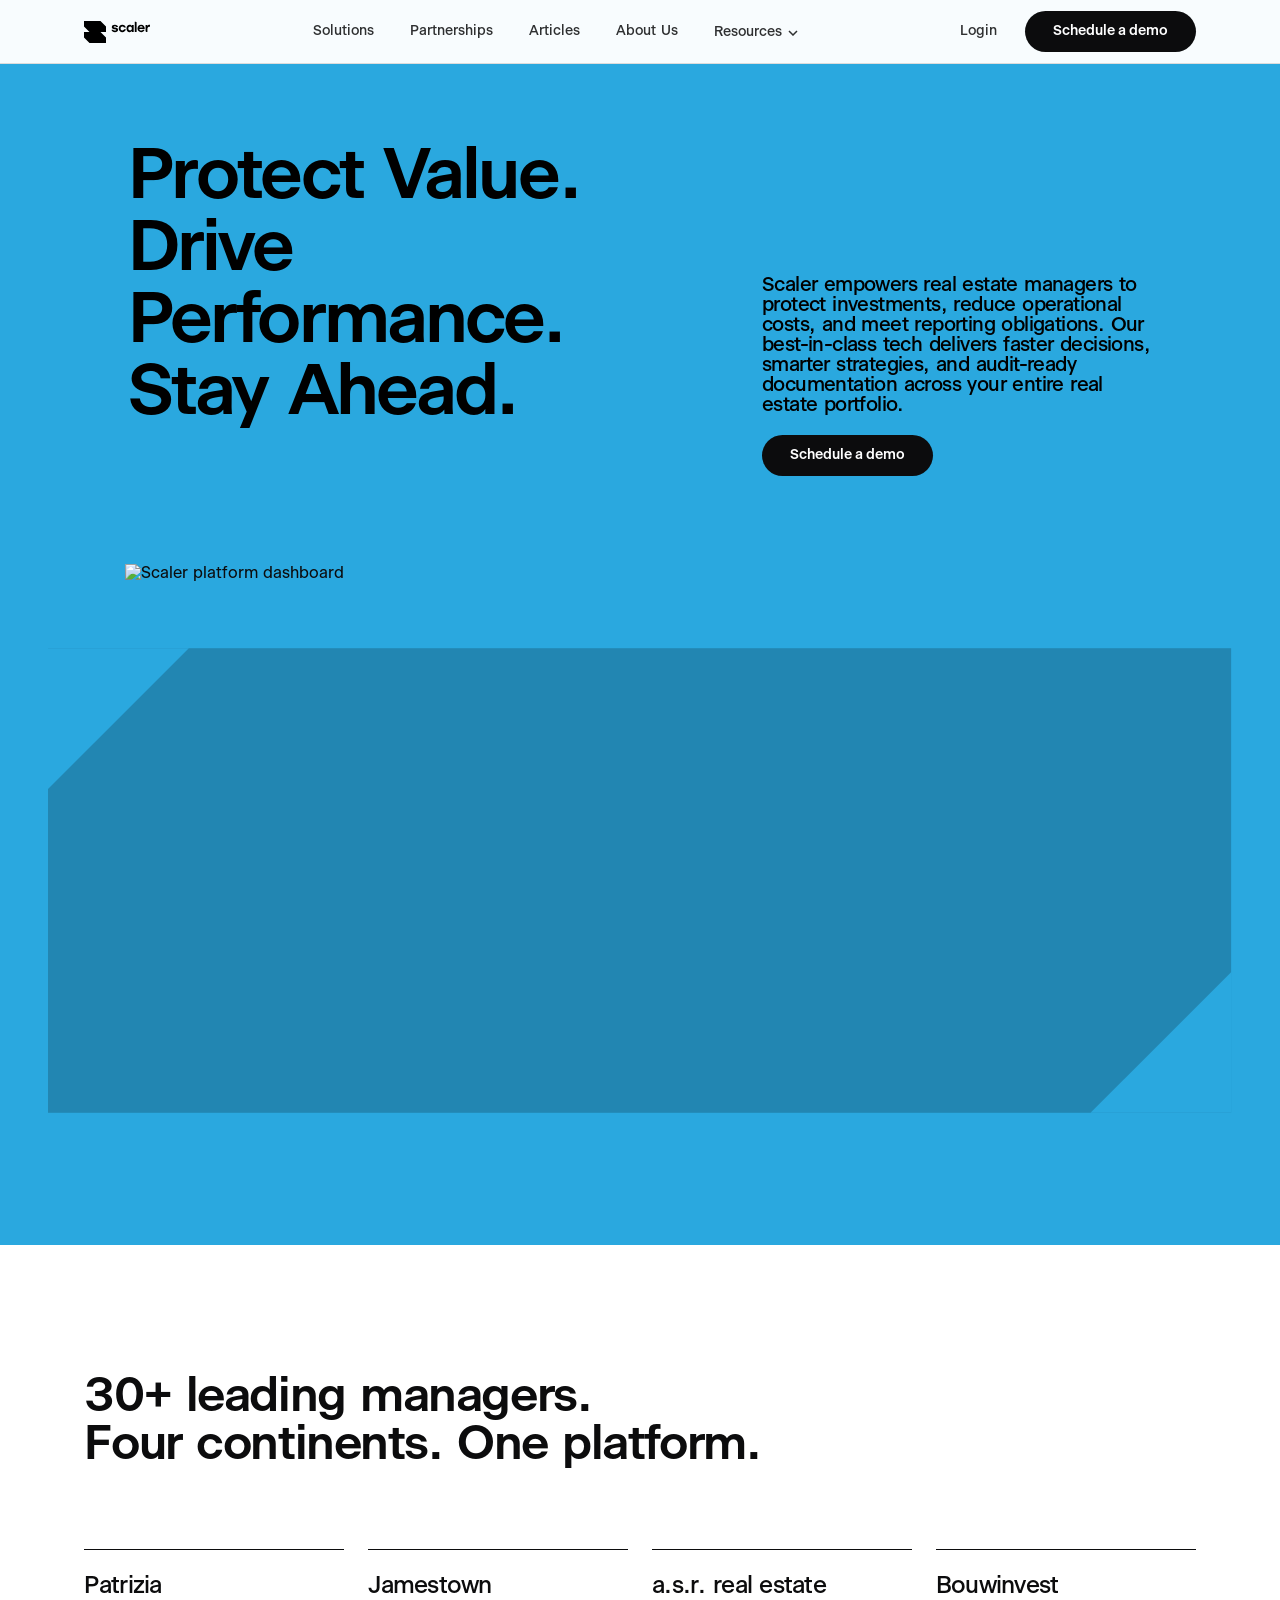
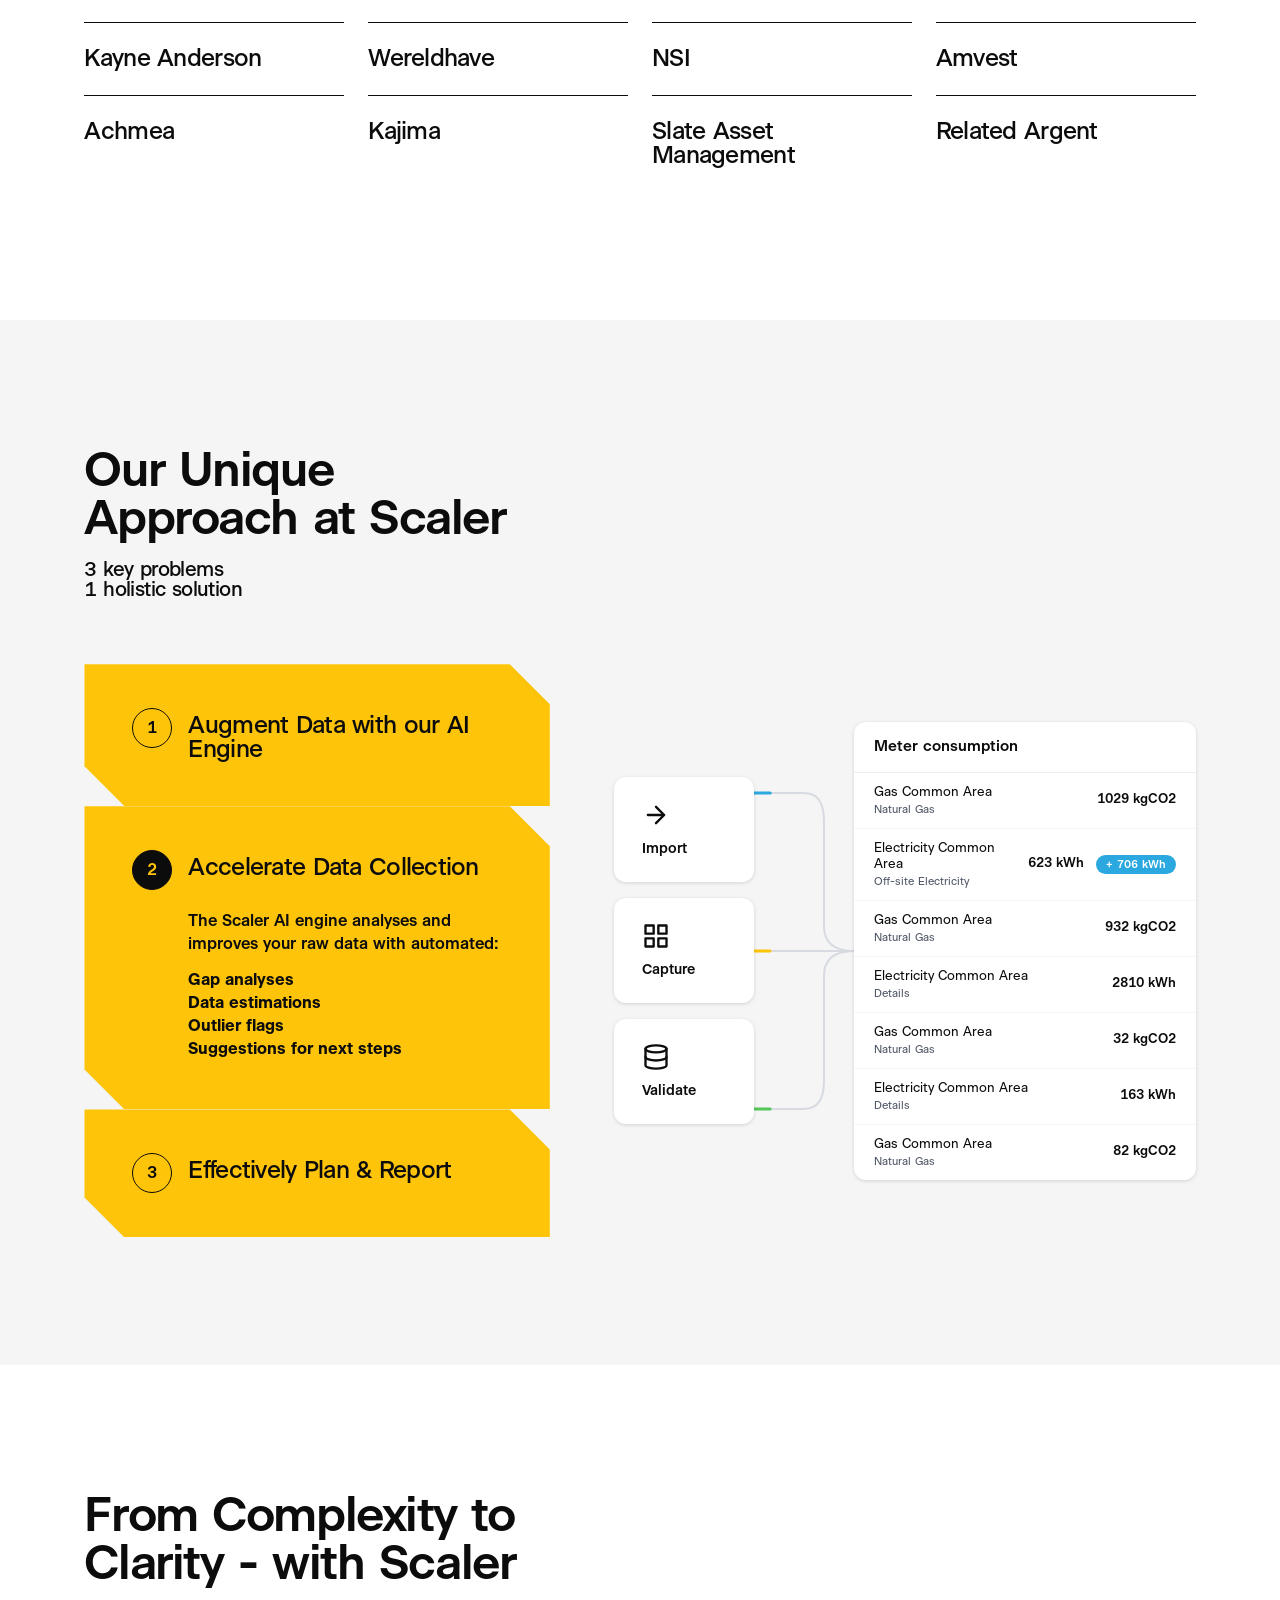
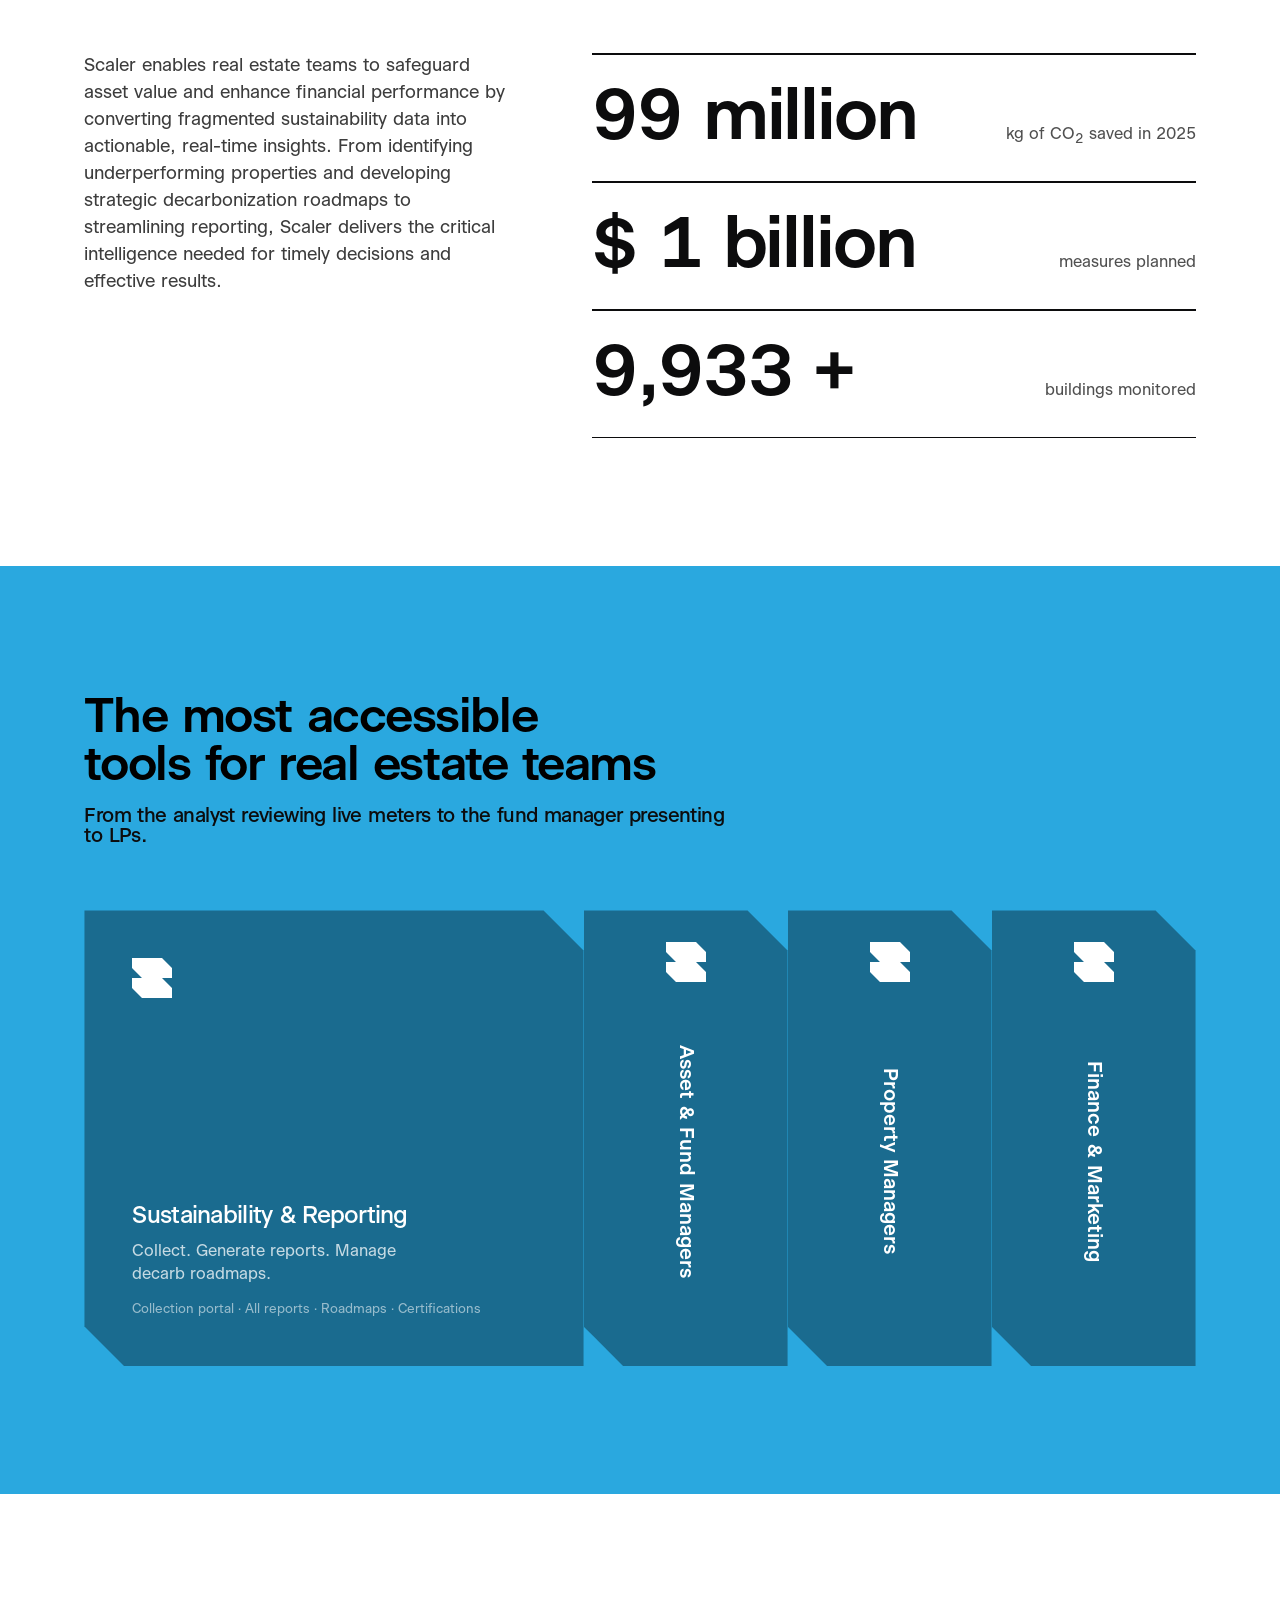
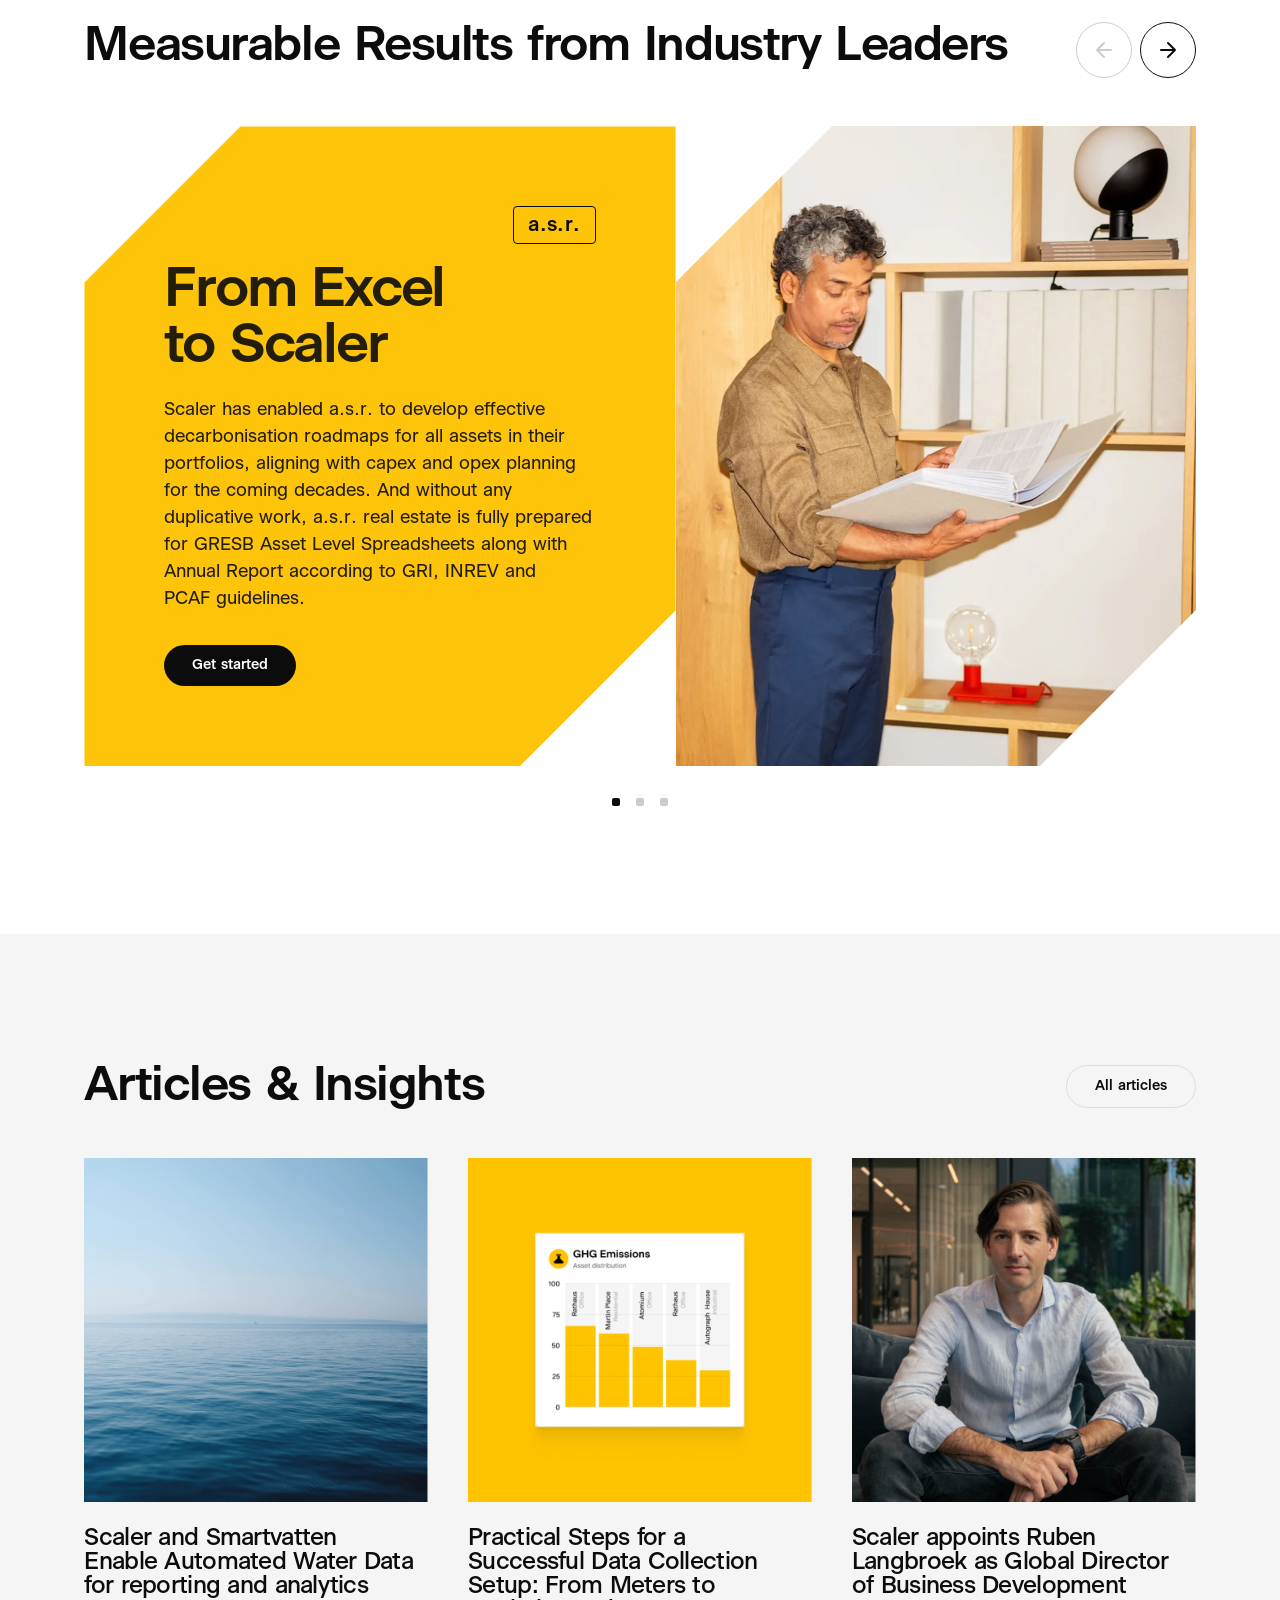
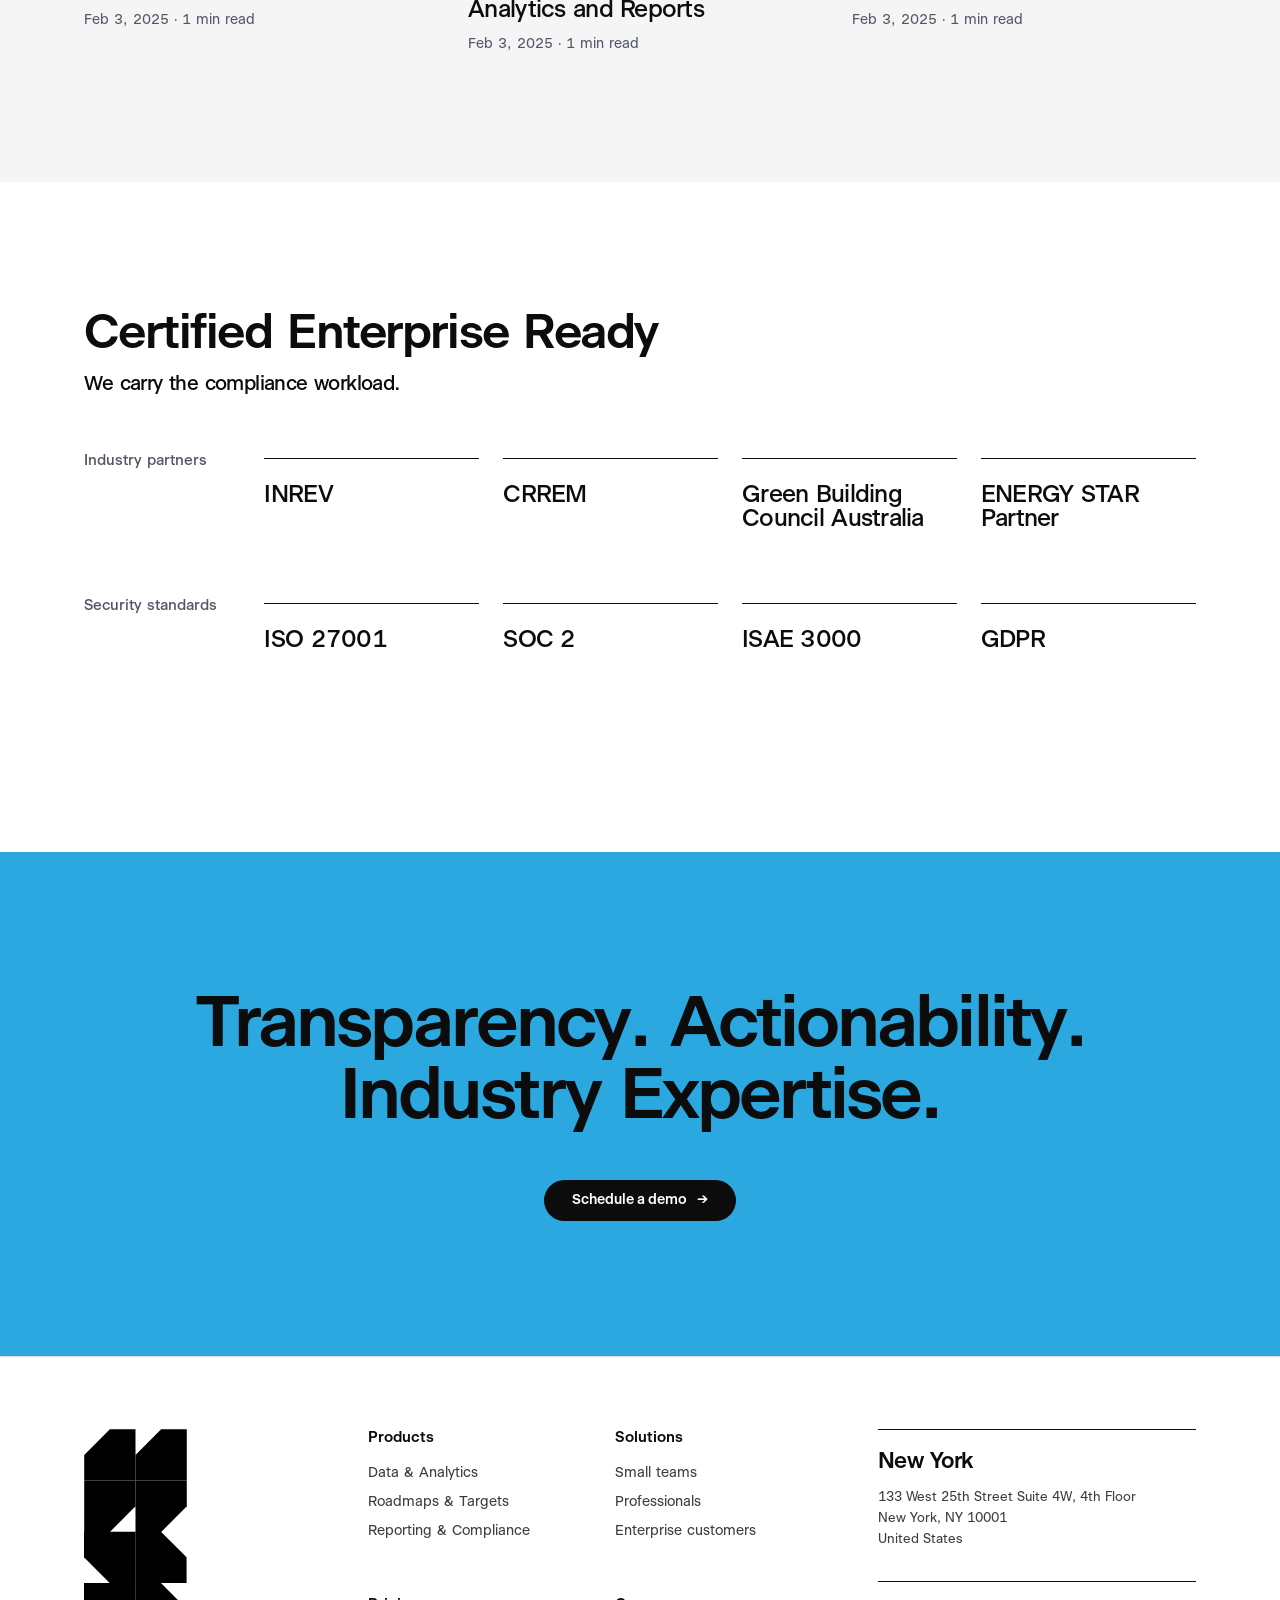
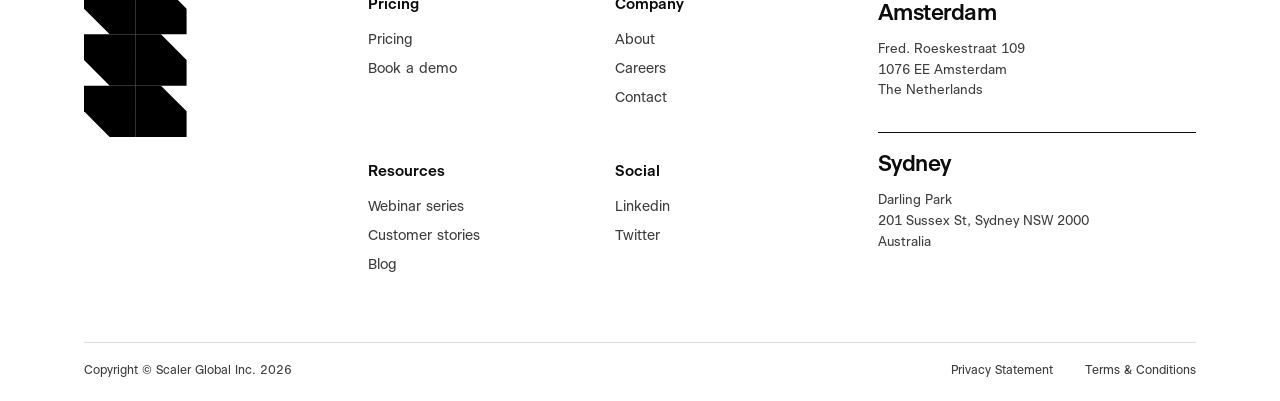
==== commit 6afe9ae5: "Add contact page, demo modal, ESPM/benchmarking updates, animation fixes - Contact page with form, o" ====
--- a/index.html
+++ b/index.html
@@ -385,7 +385,8 @@
     cursor: pointer; overflow: hidden;
     display: flex; flex-direction: column; padding: 0;
     flex: 0 0 204px;
-    transition: flex 600ms var(--ease-out-cubic);
+    transition: flex 700ms var(--ease-out-expo);
+    will-change: flex;
   }
   .plat-item.open { flex: 1 1 0; }
   .plat-icon {
@@ -395,10 +396,10 @@
   .plat-item:not(.open) .plat-icon { padding: 32px 0 0; text-align: center; }
   .plat-content {
     padding: 0 48px 48px; margin-top: auto;
-    opacity: 0; pointer-events: none;
-    transition: opacity 300ms var(--ease-out);
-  }
-  .plat-item.open .plat-content { opacity: 1; pointer-events: auto; transition-delay: .25s; }
+    opacity: 0; pointer-events: none; white-space: nowrap;
+    transition: opacity 0ms;
+  }
+  .plat-item.open .plat-content { opacity: 1; pointer-events: auto; white-space: normal; transition: opacity 400ms var(--ease-out) .4s; }
   .plat-content h3 { font-size: 24px; font-weight: 500; letter-spacing: -0.72px; color: var(--white); margin-bottom: 12px; }
   .plat-content p { font-size: 16px; font-weight: 400; line-height: 1.45; color: rgba(255,255,255,.75); margin-bottom: 16px; }
   .plat-tags { font-size: 13px; color: rgba(255,255,255,.55); }
@@ -407,8 +408,10 @@
     transform: translate(-50%, -50%) rotate(90deg);
     font-size: 20px; font-weight: var(--weight-semibold); color: var(--white);
     white-space: nowrap;
-  }
-  .plat-item.open .plat-label { display: none; }
+    opacity: 1;
+    transition: opacity 200ms var(--ease-out);
+  }
+  .plat-item.open .plat-label { opacity: 0; pointer-events: none; }
 
   /* ══ Personas ══ */
   .persona-row { display: grid; grid-template-columns: 1fr 2fr; gap: 48px; align-items: baseline; padding: 44px 0; border-top: 1px solid var(--color-background-grey); }
@@ -918,7 +921,7 @@
         <div class="k">Company</div>
         <a href="about.html">About</a>
         <a href="https://jobs.ashbyhq.com/scaler">Careers</a>
-        <a href="#">Contact</a>
+        <a href="contact.html">Contact</a>
       </div>
       <div class="f-group">
         <div class="k">Resources</div>
@@ -1059,5 +1062,6 @@
   // Clarity stats use the existing .reveal + .count observer
 
 </script>
+<script src="demo-modal.js"></script>
 </body>
 </html>
--- a/scaler-site.css
+++ b/scaler-site.css
@@ -151,7 +151,55 @@
 footer .legal a { margin-left: 32px; }
 footer .legal a:hover { color: var(--ink); }
 
+/* ══ Demo modal ══ */
+.demo-overlay {
+  position: fixed; inset: 0; z-index: 999;
+  background: rgba(12,12,13,.55); backdrop-filter: blur(4px);
+  display: flex; align-items: center; justify-content: center;
+  opacity: 0; pointer-events: none;
+  transition: opacity 300ms cubic-bezier(0,0,.58,1);
+}
+.demo-overlay.open { opacity: 1; pointer-events: auto; }
+.demo-modal {
+  background: #fff; border-radius: 16px; padding: 48px;
+  width: 100%; max-width: 520px; position: relative;
+  box-shadow: 0 24px 64px rgba(12,12,13,.2);
+  transform: translateY(20px) scale(.98);
+  transition: transform 300ms cubic-bezier(.34,1.56,.64,1);
+}
+.demo-overlay.open .demo-modal { transform: translateY(0) scale(1); }
+.demo-modal h2 { font-size: 32px; font-weight: 600; letter-spacing: -0.96px; line-height: 1; color: #0C0C0D; margin-bottom: 8px; }
+.demo-modal .dm-sub { font-size: 16px; color: #505867; margin-bottom: 24px; }
+.demo-modal .dm-divider { height: 1px; background: #0C0C0D; margin-bottom: 32px; }
+.demo-modal .dm-close {
+  position: absolute; top: 20px; right: 20px;
+  width: 36px; height: 36px; border-radius: 50%; border: none;
+  background: #F5F5F5; cursor: pointer; display: flex; align-items: center; justify-content: center;
+  transition: background 200ms;
+}
+.demo-modal .dm-close:hover { background: #E7E7E7; }
+.demo-modal .dm-group { margin-bottom: 20px; }
+.demo-modal .dm-group label { display: block; font-size: 14px; font-weight: 600; color: #0C0C0D; margin-bottom: 6px; }
+.demo-modal .dm-group input,
+.demo-modal .dm-group select {
+  width: 100%; padding: 12px 14px; border: 1px solid #0C0C0D; border-radius: 8px;
+  font-family: inherit; font-size: 15px; color: #0C0C0D; background: #fff;
+  transition: border-color 200ms, box-shadow 200ms;
+}
+.demo-modal .dm-group input:focus,
+.demo-modal .dm-group select:focus { outline: none; border-color: #2AA8DF; box-shadow: 0 0 0 3px rgba(42,168,223,.15); }
+.demo-modal .dm-group input::placeholder { color: #505867; }
+.demo-modal .dm-group select { appearance: none; cursor: pointer; background-image: url("data:image/svg+xml,%3Csvg width='10' height='6' viewBox='0 0 10 6' fill='none' xmlns='http://www.w3.org/2000/svg'%3E%3Cpath d='M1 1l4 4 4-4' stroke='%230C0C0D' stroke-width='1.5'/%3E%3C/svg%3E"); background-repeat: no-repeat; background-position: right 14px center; padding-right: 36px; }
+.demo-modal .dm-row { display: grid; grid-template-columns: 1fr 1fr; gap: 12px; }
+.demo-modal .dm-submit { width: 100%; margin-top: 8px; }
+.demo-modal .dm-success { display: none; text-align: center; padding: 32px 0; }
+.demo-modal .dm-success.show { display: block; }
+.demo-modal .dm-success h3 { font-size: 24px; font-weight: 600; color: #0C0C0D; margin-bottom: 8px; }
+.demo-modal .dm-success p { font-size: 16px; color: #505867; }
+
 @media (max-width: 960px) {
   nav .links { display: none; }
   .f-grid { grid-template-columns: 1fr; }
-}
+  .demo-modal { margin: 16px; padding: 32px; }
+  .demo-modal .dm-row { grid-template-columns: 1fr; }
+}
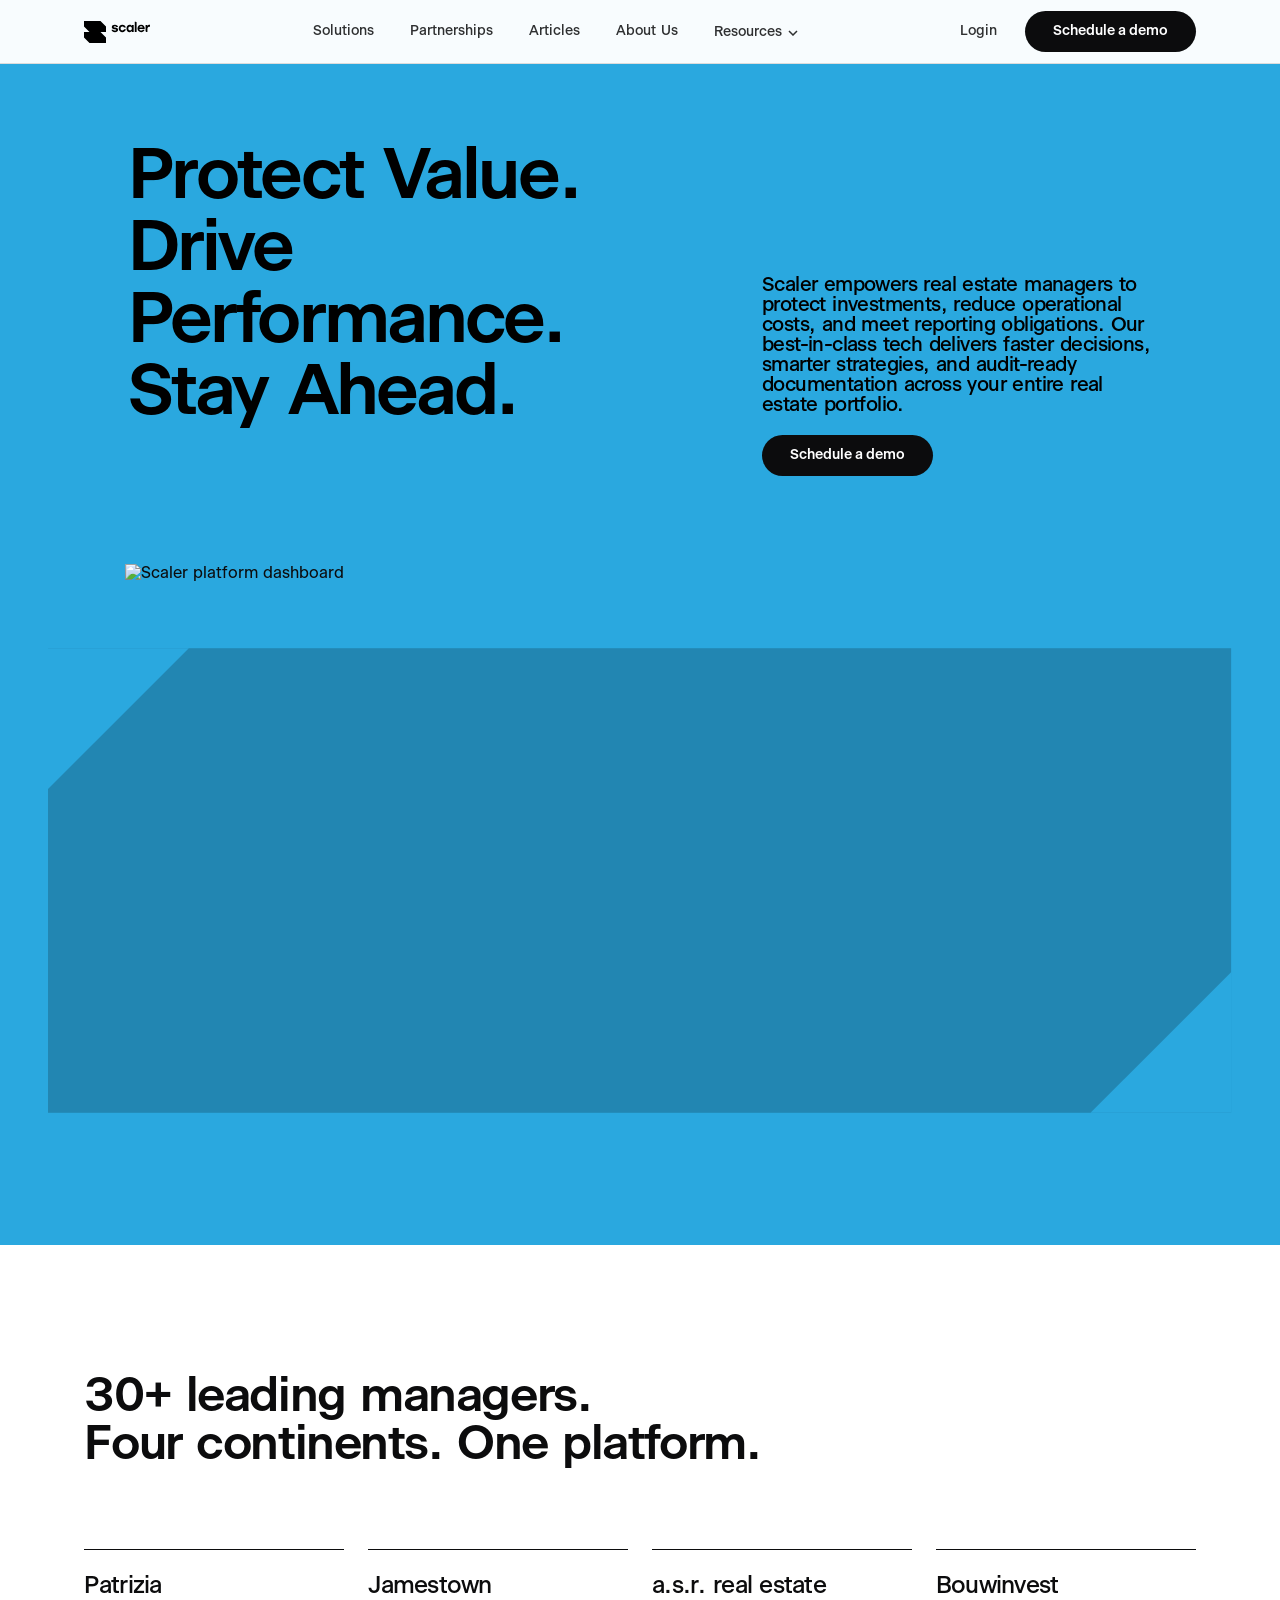
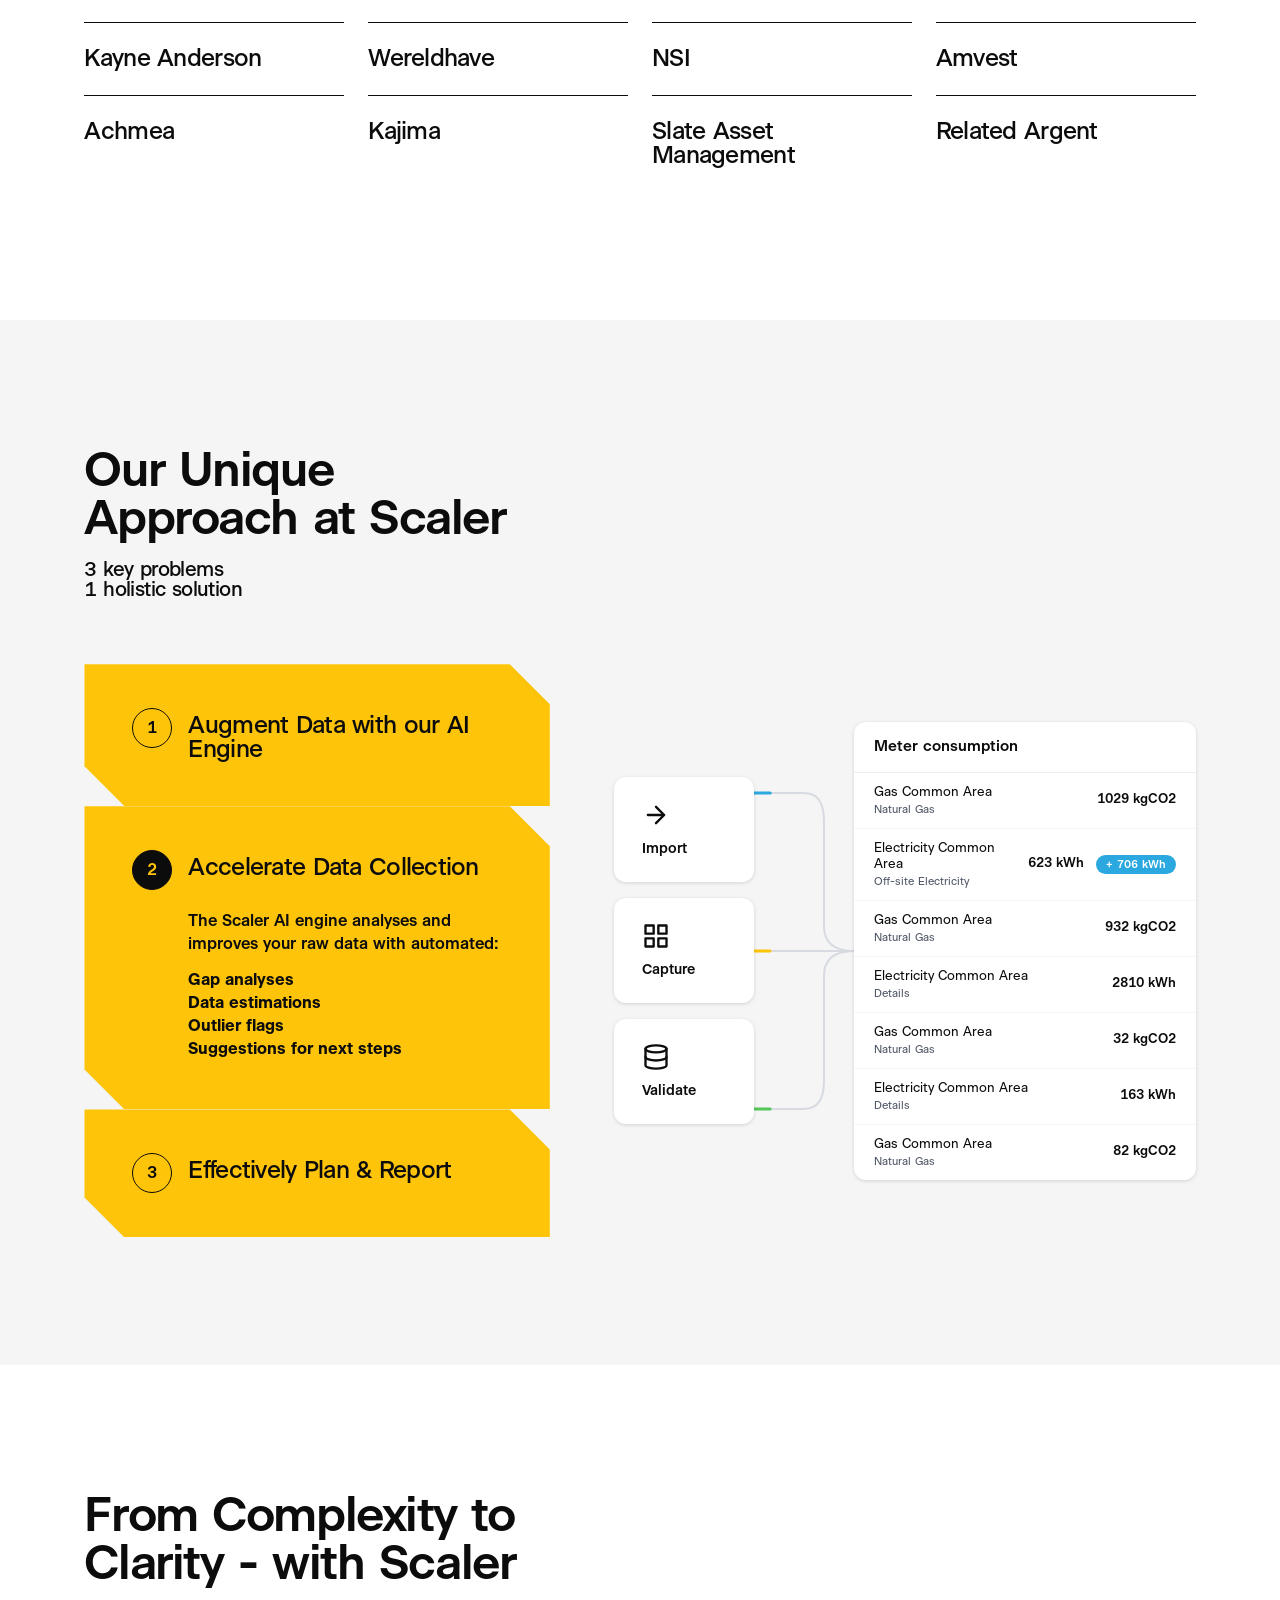
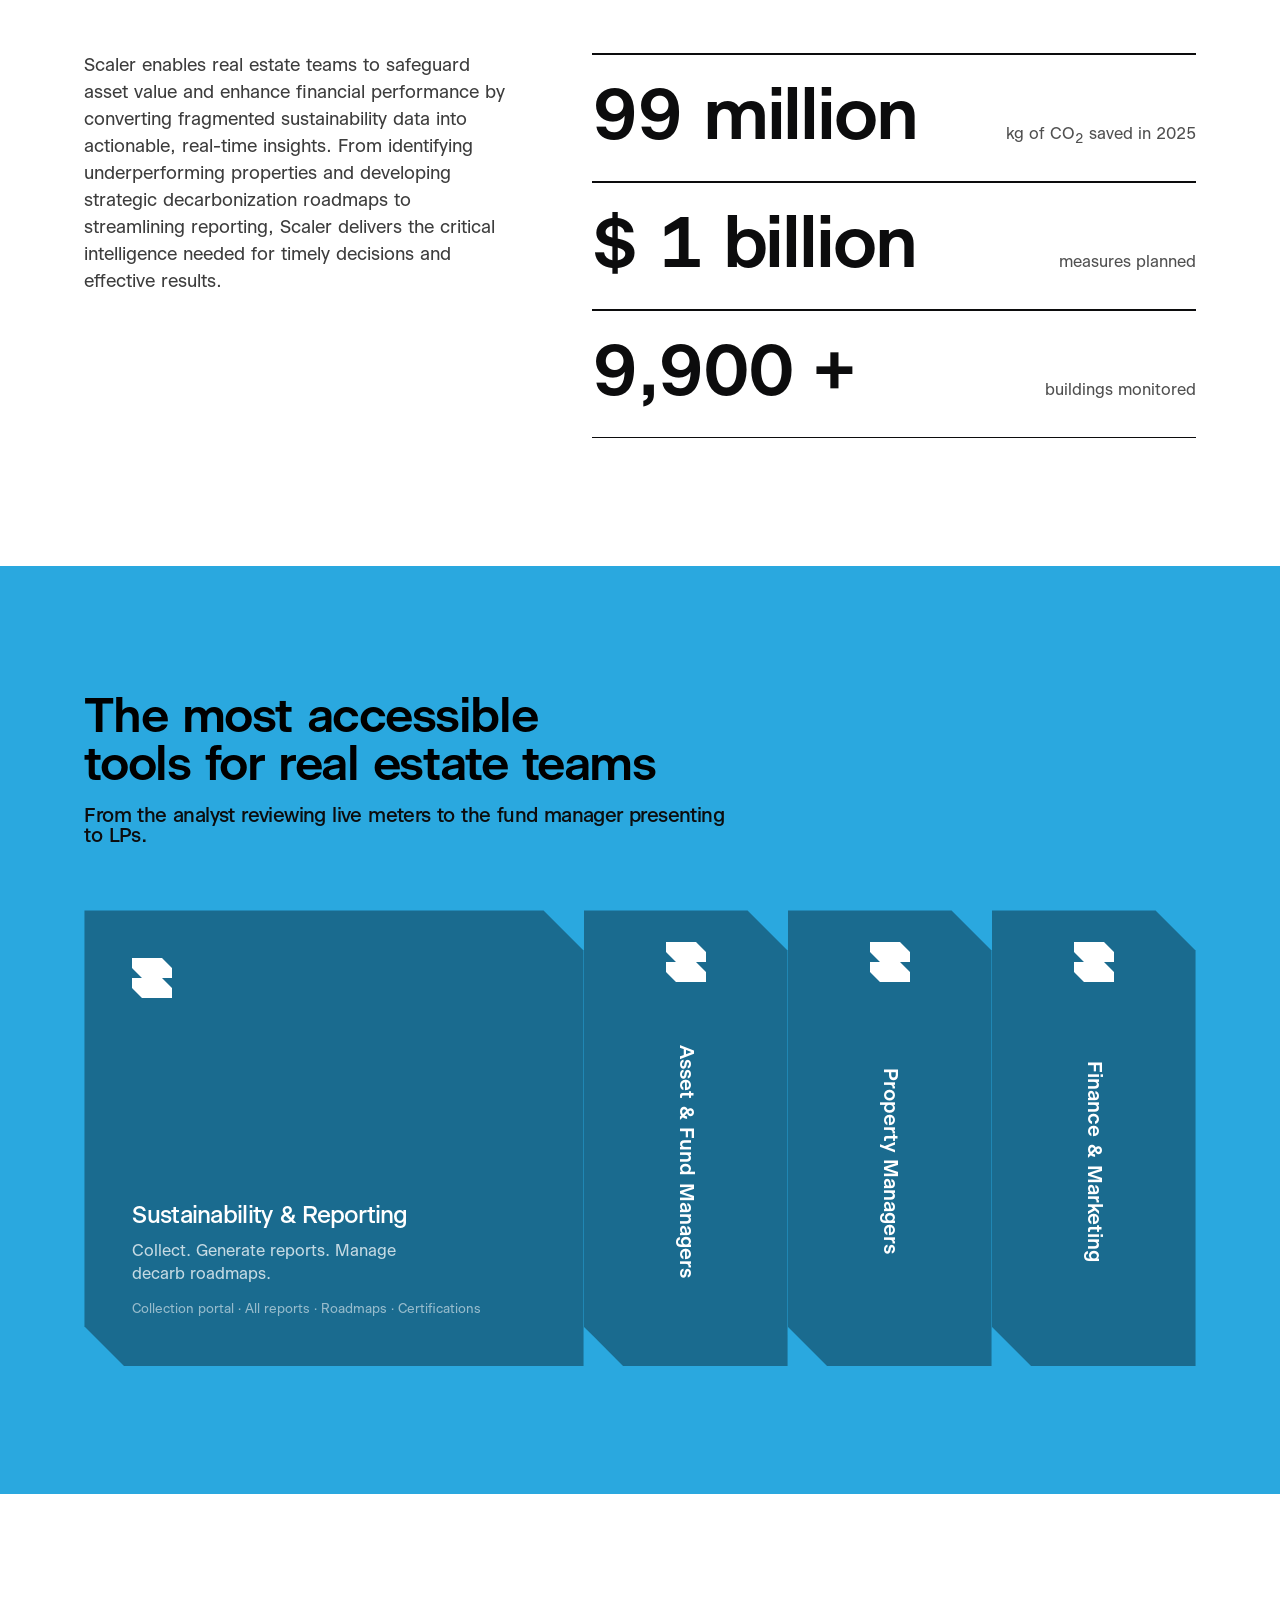
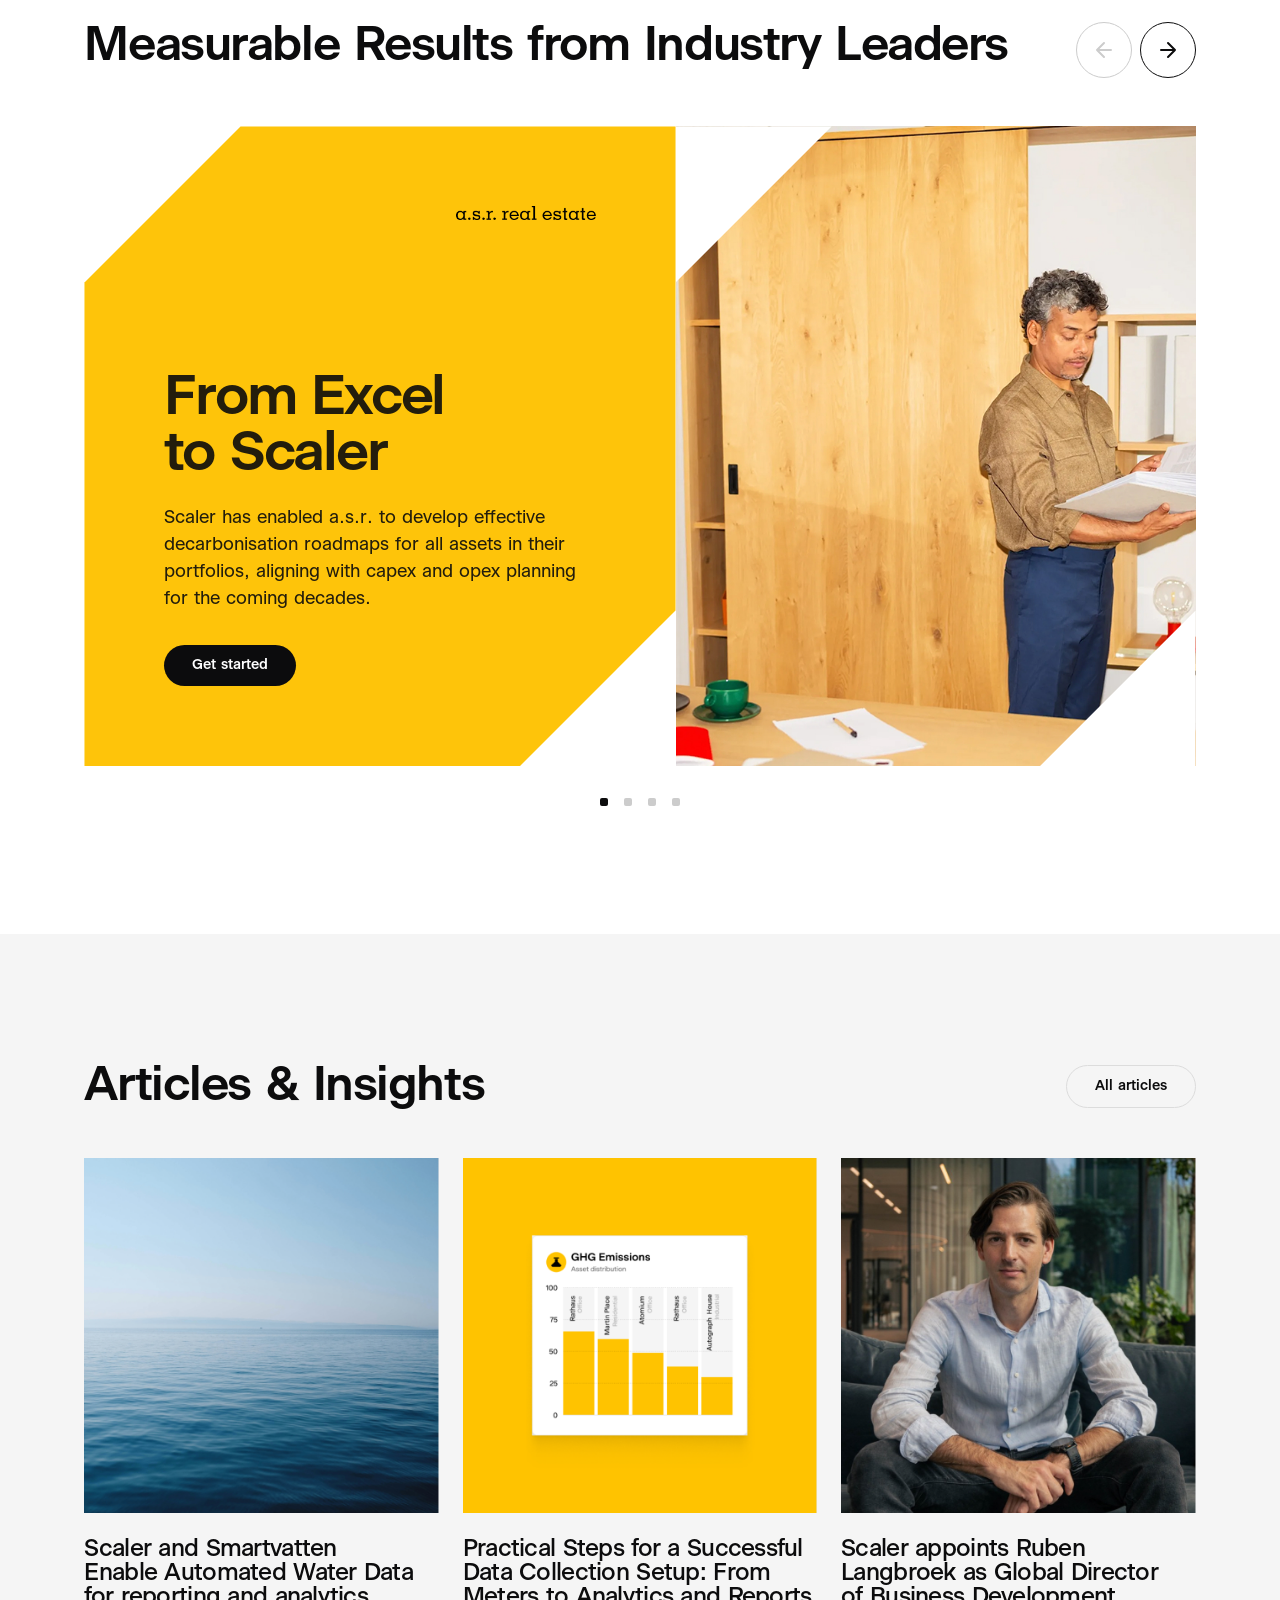
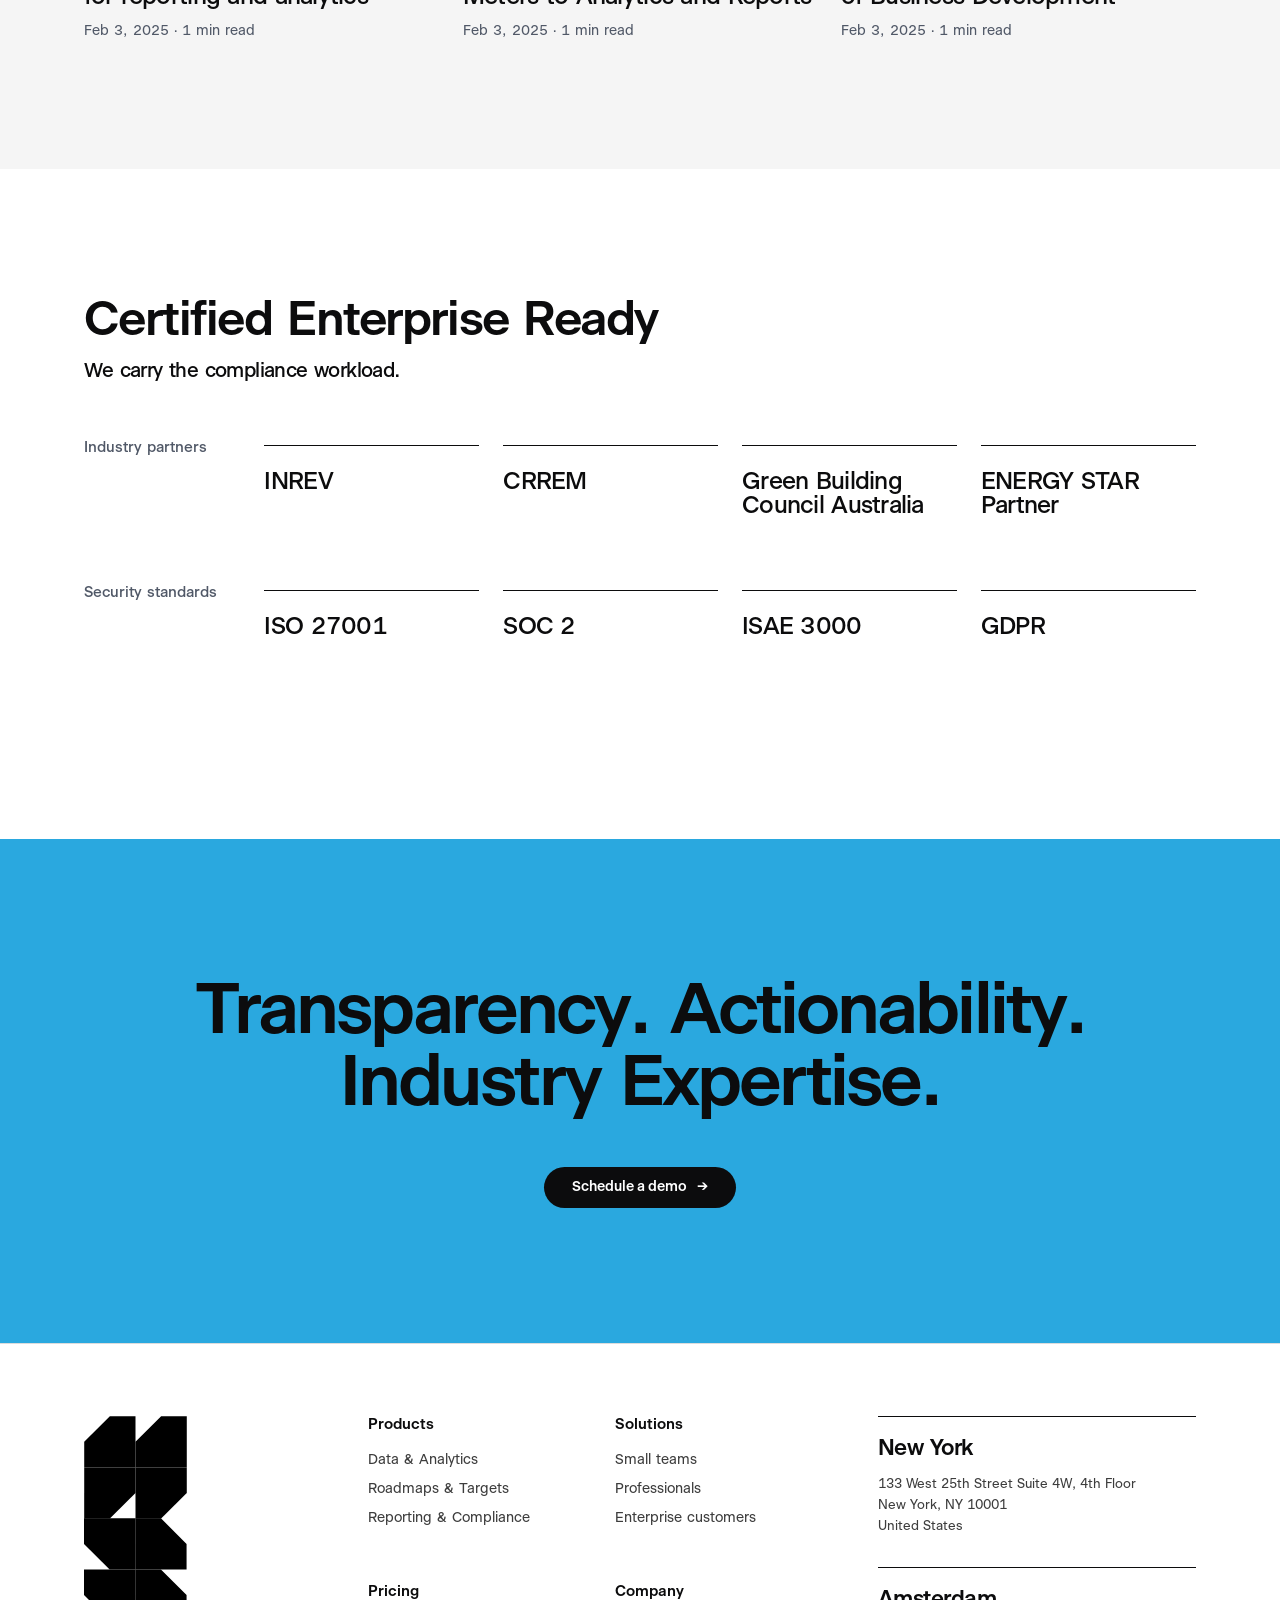
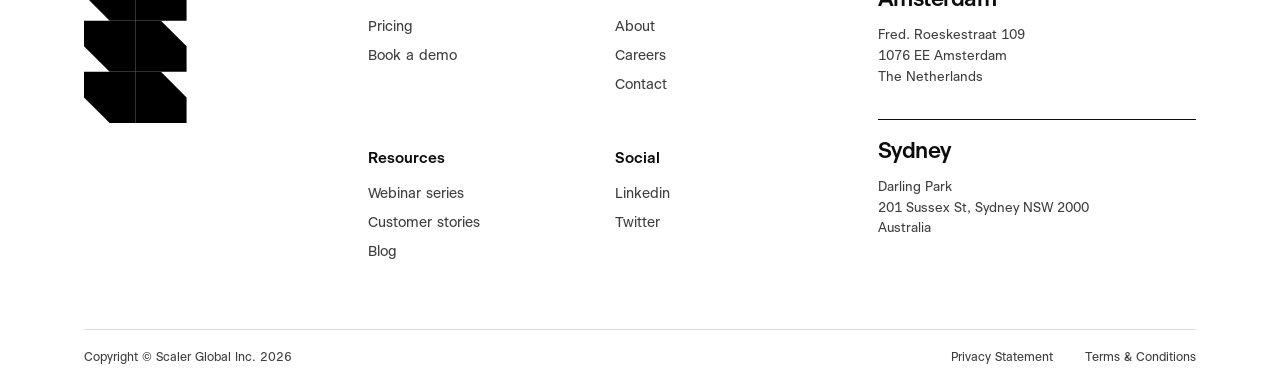
==== commit 5d36bab1: "Update partnerships hero, articles grid layout, and water blue accents - Partnership hero: replace a" ====
--- a/index.html
+++ b/index.html
@@ -432,7 +432,7 @@
   .testi-arrow:hover { background: var(--ink); color: var(--white); }
   .testi-arrow.prev { border-color: #ccc; color: #ccc; }
   .testi-slider { overflow: hidden; }
-  .testi-slide { display: none; grid-template-columns: 1fr 520px; gap: 0; min-height: 640px; }
+  .testi-slide { display: none; grid-template-columns: 1fr 520px; gap: 0; height: 640px; }
   .testi-slide.active { display: grid; animation: fadeUp 400ms var(--ease-out); }
   .testi-logo-box { font-size:20px; font-weight:600; letter-spacing:0.02em; color:var(--ink); border:1.5px solid var(--ink); padding:6px 14px; border-radius:4px; display:inline-block; }
   .testi-card {
@@ -443,8 +443,10 @@
   .testi-logo { margin-bottom: auto; align-self: flex-end; }
   .testi-card h3 { font-size: 56px; font-weight: 600; letter-spacing: -2.24px; line-height: 1; color: var(--ink); margin-bottom: 24px; opacity: 0.9; }
   .testi-card p { font-size: 18px; font-weight: 400; line-height: 1.5; color: var(--ink); max-width: 56ch; opacity: 0.9; }
-  .testi-img { overflow: hidden; }
+  .testi-img { overflow: hidden; position: relative; }
   .testi-img img { width: 100%; height: 100%; object-fit: cover; display: block; }
+  .testi-img::before { content: ''; position: absolute; top: 0; left: 0; width: 156px; height: 156px; background: var(--white); clip-path: polygon(0 0, 0 100%, 100% 0); z-index: 1; }
+  .testi-img::after { content: ''; position: absolute; bottom: 0; right: 0; width: 156px; height: 156px; background: var(--white); clip-path: polygon(100% 100%, 100% 0, 0 100%); z-index: 1; }
   .testi-dots { display: flex; justify-content: center; gap: 16px; margin-top: 32px; }
   .testi-dots .dot { width: 8px; height: 8px; border-radius: 2px; background: #ccc; }
   .testi-dots .dot.active { background: var(--ink); }
@@ -452,7 +454,7 @@
   /* ══ Articles & Insights ══ */
   .articles-head { display: flex; justify-content: space-between; align-items: center; margin-bottom: 48px; }
   .articles-head h2 { margin: 0; }
-  .articles-grid { display: grid; grid-template-columns: repeat(3, 1fr); gap: 40px; }
+  .articles-grid { display: grid; grid-template-columns: repeat(3, 1fr); gap: 24px; }
   .article-card { display: block; text-decoration: none; color: var(--ink); }
   .article-card:hover .article-img img { transform: scale(1.03); }
   .article-img { overflow: hidden; margin-bottom: 24px; aspect-ratio: 1 / 1; }
@@ -802,34 +804,43 @@
   <div class="testi-slider" id="testiSlider">
     <div class="testi-slide active">
       <div class="testi-card">
-        <div class="testi-logo"><span class="testi-logo-box">a.s.r.</span></div>
+        <div class="testi-logo"><img src="assets/logo-asr-black.png" alt="a.s.r." class="tl-img"></div>
         <h3>From Excel<br>to Scaler</h3>
-        <p>Scaler has enabled a.s.r. to develop effective decarbonisation roadmaps for all assets in their portfolios, aligning with capex and opex planning for the coming decades. And without any duplicative work, a.s.r. real estate is fully prepared for GRESB Asset Level Spreadsheets along with Annual Report according to GRI, INREV and PCAF guidelines.</p>
+        <p>Scaler has enabled a.s.r. to develop effective decarbonisation roadmaps for all assets in their portfolios, aligning with capex and opex planning for the coming decades.</p>
         <a href="#" class="pill" style="margin-top:32px">Get started</a>
       </div>
-      <div class="testi-img"><img src="assets/testimonial-1.png" alt="a.s.r. case study"></div>
+      <div class="testi-img"><img src="assets/testi-asr.jpg" alt="a.s.r. case study"></div>
     </div>
     <div class="testi-slide">
       <div class="testi-card">
-        <div class="testi-logo"><span class="testi-logo-box">Patrizia</span></div>
-        <h3>Audit-ready in<br>one pass</h3>
-        <p>Patrizia leverages Scaler to centralize ESG data collection across their global portfolio, eliminating manual spreadsheet work and producing audit-ready GRESB submissions. The platform's automated meter connections and AI-powered gap filling transformed their reporting workflow.</p>
+        <div class="testi-logo"><img src="assets/logo-jamestown-white.png" alt="Jamestown" class="tl-img"></div>
+        <h3>Global CRREM<br>analysis</h3>
+        <p>We adopted Scaler globally for its environmental data management and analytics capabilities, including CRREM analysis. The platform streamlined our reporting across every market.</p>
         <a href="#" class="pill" style="margin-top:32px">Get started</a>
       </div>
-      <div class="testi-img"><img src="assets/testimonial-1.png" alt="Patrizia case study"></div>
+      <div class="testi-img"><img src="assets/testi-jamestown.jpg" alt="Jamestown case study"></div>
     </div>
     <div class="testi-slide">
       <div class="testi-card">
-        <div class="testi-logo"><span class="testi-logo-box">Bouwinvest</span></div>
-        <h3>Data-driven<br>decarbonization</h3>
-        <p>Bouwinvest uses Scaler to track their entire portfolio against CRREM pathways, plan capex-aligned retrofits, and report to stakeholders with confidence. Real-time dashboards replaced quarterly manual reviews, giving the team continuous visibility into performance.</p>
+        <div class="testi-logo"><img src="assets/logo-verdani-white.png" alt="Verdani Partners" class="tl-img"></div>
+        <h3>Selective about<br>our tools</h3>
+        <p>At Verdani, we're selective about the tools we integrate to support our sustainability client services, and Scaler has proven valuable for data management across portfolios.</p>
         <a href="#" class="pill" style="margin-top:32px">Get started</a>
       </div>
-      <div class="testi-img"><img src="assets/testimonial-1.png" alt="Bouwinvest case study"></div>
+      <div class="testi-img"><img src="assets/testi-verdani.jpg" alt="Verdani case study"></div>
+    </div>
+    <div class="testi-slide">
+      <div class="testi-card">
+        <div class="testi-logo"><img src="assets/slate-logo-white.png" alt="Slate Asset Management" class="tl-img"></div>
+        <h3>Valuable partner<br>during reporting</h3>
+        <p>Scaler has been a valuable partner during a particularly busy onboarding and reporting period. The platform is clear and easy to use across our global portfolio.</p>
+        <a href="#" class="pill" style="margin-top:32px">Get started</a>
+      </div>
+      <div class="testi-img"><img src="assets/testi-slate.png" alt="Slate case study"></div>
     </div>
   </div>
   <div class="testi-dots" id="testiDots">
-    <span class="dot active"></span><span class="dot"></span><span class="dot"></span>
+    <span class="dot active"></span><span class="dot"></span><span class="dot"></span><span class="dot"></span>
   </div>
 </section>
 
--- a/colors_and_type.css
+++ b/colors_and_type.css
@@ -288,7 +288,7 @@
 h1, .ds-h1 { font-size: var(--size-h1); font-weight: var(--weight-bold);     line-height: var(--lh-heading); }
 h2, .ds-h2 { font-size: var(--size-h2); font-weight: var(--weight-bold);     line-height: var(--lh-heading); }
 h3, .ds-h3 { font-size: var(--size-h3); font-weight: var(--weight-semibold); line-height: var(--lh-heading); }
-h4, .ds-h4 { font-size: var(--size-h4); font-weight: var(--weight-semibold); line-height: var(--lh-heading); }
+h4, .ds-h4 { font-size: var(--size-h4); font-weight: var(--weight-semibold); line-height: 1.1; }
 
 p, .ds-p, .ds-p-md {
   font-family: var(--font-body);
--- a/scaler-site.css
+++ b/scaler-site.css
@@ -151,6 +151,9 @@
 footer .legal a { margin-left: 32px; }
 footer .legal a:hover { color: var(--ink); }
 
+/* ══ Testimonial logos — visually consistent sizing ══ */
+.tl-img { max-height: 44px; max-width: 140px; width: auto; height: auto; object-fit: contain; }
+
 /* ══ Demo modal ══ */
 .demo-overlay {
   position: fixed; inset: 0; z-index: 999;
